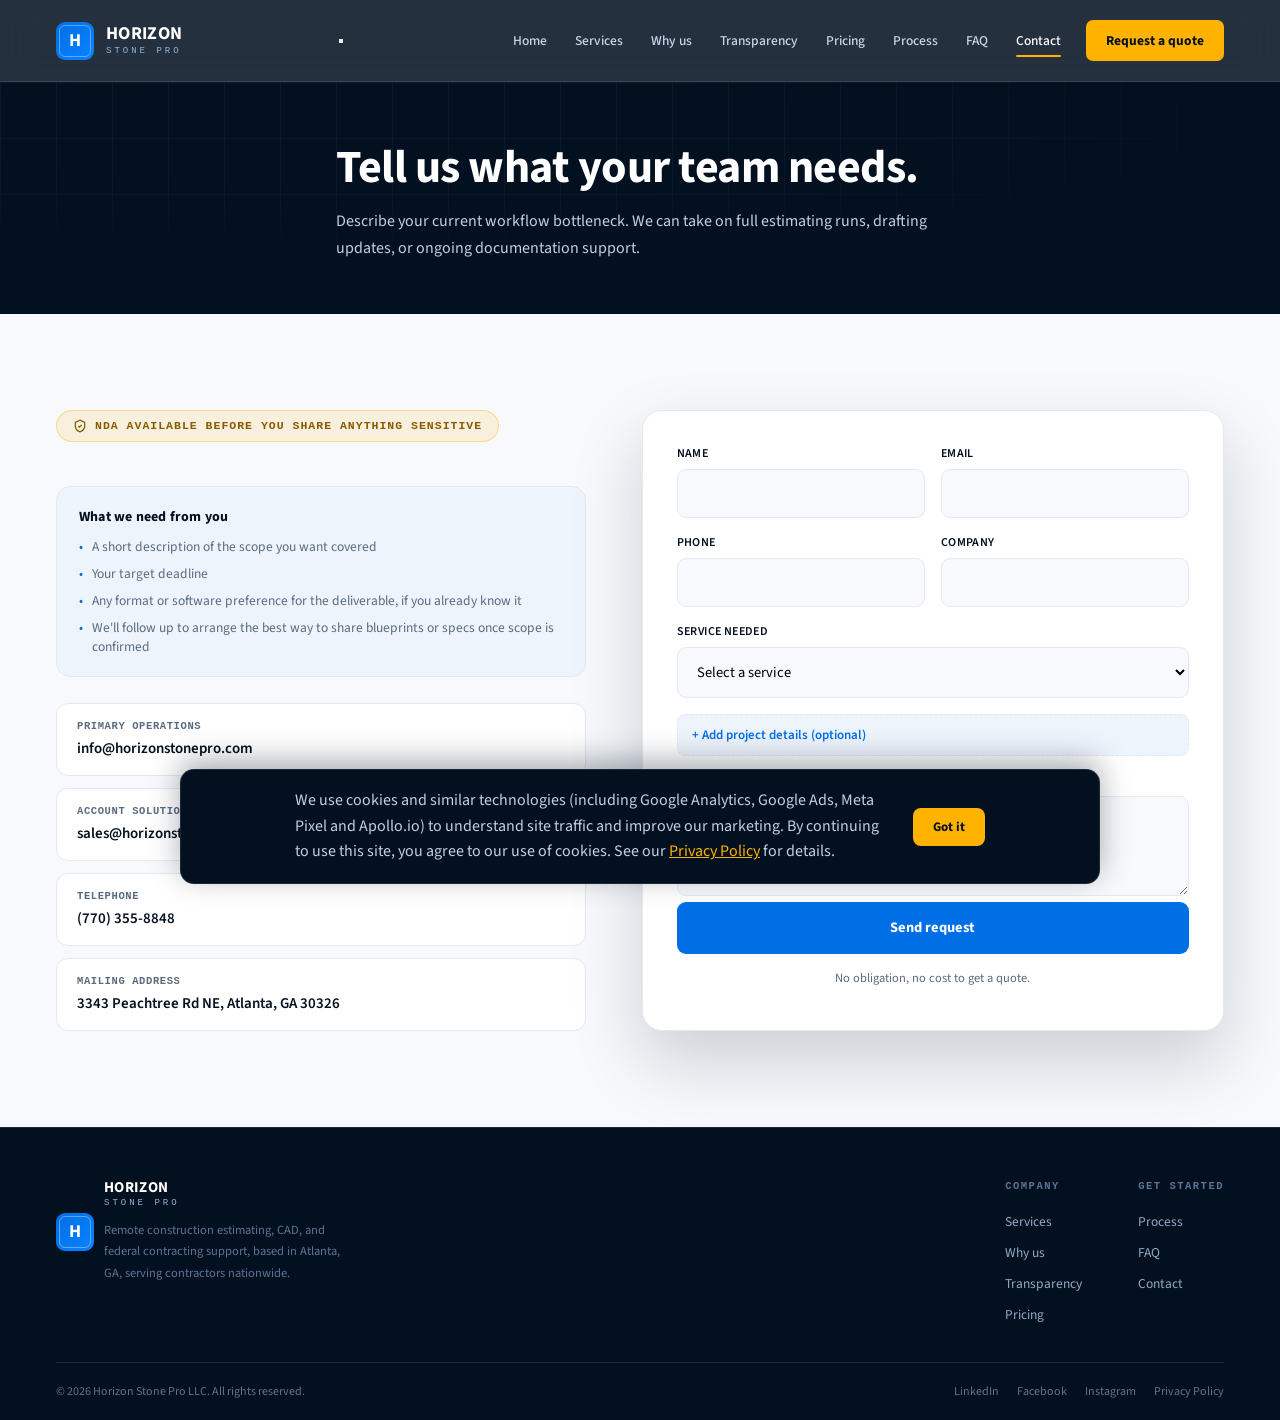
==== contact.html @ e570a6fe "Redesign: unified Source Sans 3, compact layout, mobile menu, plans/CAD imagery, conversion-focused " ====
<!DOCTYPE html>
<html lang="en">
<head>
<meta charset="UTF-8" />
<meta name="viewport" content="width=device-width, initial-scale=1.0" />
<script>function initApollo(){var n=Math.random().toString(36).substring(7),o=document.createElement("script");
o.src="https://assets.apollo.io/micro/website-tracker/tracker.iife.js?nocache="+n,o.async=!0,o.defer=!0,
o.onload=function(){window.trackingFunctions.onLoad({appId:"6a5068042f6001001c0e60f7"})},
document.head.appendChild(o)}initApollo();</script>
<script>
!function(f,b,e,v,n,t,s)
{if(f.fbq)return;n=f.fbq=function(){n.callMethod?
n.callMethod.apply(n,arguments):n.queue.push(arguments)};
if(!f._fbq)f._fbq=n;n.push=n;n.loaded=!0;n.version='2.0';
n.queue=[];t=b.createElement(e);t.async=!0;
t.src=v;s=b.getElementsByTagName(e)[0];
s.parentNode.insertBefore(t,s)}(window, document,'script',
'https://connect.facebook.net/en_US/fbevents.js');
fbq('init', '1710334396977698');
fbq('track', 'PageView');
</script>
<noscript><img height="1" width="1" style="display:none"
src="https://www.facebook.com/tr?id=1710334396977698&ev=PageView&noscript=1"
/></noscript>
<meta name="google-site-verification" content="11t34u-fYsiW8Rb8tABD-XB_9DcGZyjkOQjGakvrCC0" />
<script async src="https://www.googletagmanager.com/gtag/js?id=G-XH3NT91CM4"></script>
<script>
  window.dataLayer = window.dataLayer || [];
  function gtag(){dataLayer.push(arguments);}
  gtag('js', new Date());
  gtag('config', 'G-XH3NT91CM4');
</script>
<title>Contact & Request a Quote | Horizon Stone Pro</title>
<meta name="description" content="Tell Horizon Stone Pro about your project. We'll follow up to scope estimating, CAD, or documentation support and send fixed pricing before any work starts." />
<meta name="author" content="Horizon Stone Pro LLC" />
<meta name="robots" content="index, follow" />
<link rel="canonical" href="https://www.horizonstonepro.com/contact.html" />
<meta property="og:type" content="website" />
<meta property="og:site_name" content="Horizon Stone Pro" />
<meta property="og:title" content="Contact & Request a Quote | Horizon Stone Pro" />
<meta property="og:description" content="Tell Horizon Stone Pro about your project. We'll follow up to scope estimating, CAD, or documentation support and send fixed pricing before any work starts." />
<meta property="og:url" content="https://www.horizonstonepro.com/contact.html" />
<meta property="og:image" content="https://images.unsplash.com/photo-1541888946425-d81bb19240f5?auto=format&fit=crop&w=1200&q=85" />
<meta name="twitter:card" content="summary_large_image" />
<meta name="twitter:title" content="Contact & Request a Quote | Horizon Stone Pro" />
<meta name="twitter:description" content="Tell Horizon Stone Pro about your project. We'll follow up to scope estimating, CAD, or documentation support and send fixed pricing before any work starts." />
<meta name="twitter:image" content="https://images.unsplash.com/photo-1541888946425-d81bb19240f5?auto=format&fit=crop&w=1200&q=85" />
<link rel="icon" href="/favicon.ico" sizes="any">
<link rel="icon" type="image/png" sizes="32x32" href="/favicon-32x32.png">
<link rel="icon" type="image/png" sizes="16x16" href="/favicon-16x16.png">
<link rel="apple-touch-icon" sizes="180x180" href="/apple-touch-icon.png">
<link rel="manifest" href="/site.webmanifest">
<script type="application/ld+json">
{
  "@context": "https://schema.org",
  "@type": "Organization",
  "name": "Horizon Stone Pro LLC",
  "url": "https://www.horizonstonepro.com",
  "logo": "https://www.horizonstonepro.com/apple-touch-icon.png",
  "description": "Construction estimating, quantity takeoffs, CAD drafting, document control and project coordination services.",
  "email": "sales@horizonstonepro.com",
  "telephone": "+1-770-355-8848",
  "address": {
    "@type": "PostalAddress",
    "streetAddress": "3343 Peachtree Rd NE",
    "addressLocality": "Atlanta",
    "addressRegion": "GA",
    "postalCode": "30326",
    "addressCountry": "US"
  },
  "sameAs": [
    "https://www.linkedin.com/company/horizon-stone-pro",
    "https://www.facebook.com/horizonstonepro",
    "https://www.instagram.com/horizonstonepro"
  ]
}
</script>
<script type="application/ld+json">
{
  "@context": "https://schema.org",
  "@type": "ProfessionalService",
  "name": "Horizon Stone Pro LLC",
  "url": "https://www.horizonstonepro.com",
  "telephone": "+1-770-355-8848",
  "email": "sales@horizonstonepro.com",
  "description": "Construction estimating, quantity takeoffs, CAD drafting, document control, project coordination, and federal contracting support for contractors across the United States.",
  "address": {
    "@type": "PostalAddress",
    "streetAddress": "3343 Peachtree Rd NE",
    "addressLocality": "Atlanta",
    "addressRegion": "GA",
    "postalCode": "30326",
    "addressCountry": "US"
  },
  "identifier": [
    {"@type": "PropertyValue", "propertyID": "UEI", "value": "T451VASXDSR7"},
    {"@type": "PropertyValue", "propertyID": "CAGE", "value": "22J81"}
  ],
  "naics": "236220, 236210, 237310, 237990, 541330, 541340, 541611, 541614, 541990, 561110, 561210, 561499",
  "areaServed": "United States",
  "serviceType": ["Engineering Services","Construction Estimating","Quantity Takeoffs","CAD Drafting","Document Control","Project Coordination","Federal Contracting Support","General Contracting Support"]
}
</script>
<link rel="preconnect" href="https://fonts.googleapis.com">
<link rel="preconnect" href="https://fonts.gstatic.com" crossorigin>
<link href="https://fonts.googleapis.com/css2?family=Source+Sans+3:wght@400;500;600;700;800&display=swap" rel="stylesheet">
<link rel="stylesheet" href="assets/styles.css">
</head>
<body>
<div id="scrollbar"></div>
<header id="site-header">
  <div class="hd-in">
    <a class="brand" href="index.html">
      <div class="bmark">H</div>
      <div class="btxt">HORIZON<span>STONE&nbsp;PRO</span></div>
    </a>
    <button class="nav-toggle" type="button" aria-label="Open menu" aria-expanded="false"><span></span><span></span><span></span></button>
    <nav>
      <a class="nl" href="index.html">Home</a>
      <a class="nl" href="services.html">Services</a>
      <a class="nl" href="why-us.html">Why us</a>
      <a class="nl" href="transparency.html">Transparency</a>
      <a class="nl" href="pricing.html">Pricing</a>
      <a class="nl" href="process.html">Process</a>
      <a class="nl" href="faq.html">FAQ</a>
      <a class="nl active" href="contact.html">Contact</a>
      <a class="cta-amber" href="contact.html" data-track="quote">Request a quote</a>
    </nav>
  </div>
</header>
<main id="top">
<section class="page-hero">
  <div class="hero-aurora"><i></i><i></i><i></i></div>
  <div class="hero-grid"></div>
  <div class="hero-grain"></div>
  <div class="wrap page-hero-in">
    <h1>Tell us what your team needs.</h1>
    <p>Describe your current workflow bottleneck. We can take on full estimating runs, drafting updates, or ongoing documentation support.</p>
  </div>
</section>

<section class="psec">
  <div class="wrap contact-grid">
    <div class="c-info reveal">
      <div class="trust-badge" style="margin-bottom:18px">
        <svg viewBox="0 0 24 24" fill="none" stroke="currentColor" stroke-width="2.2"><path d="M12 2l8 4v6c0 5-3.5 8.5-8 10-4.5-1.5-8-5-8-10V6l8-4z"/><path d="M9 12l2 2 4-4"/></svg>
        NDA available before you share anything sensitive
      </div>
      <div class="need-box">
        <h3>What we need from you</h3>
        <ul>
          <li>A short description of the scope you want covered</li>
          <li>Your target deadline</li>
          <li>Any format or software preference for the deliverable, if you already know it</li>
          <li>We'll follow up to arrange the best way to share blueprints or specs once scope is confirmed</li>
        </ul>
      </div>
      <div class="c-list">
        <div class="c-row"><b>Primary operations</b><a href="mailto:info@horizonstonepro.com" data-track="email">info@horizonstonepro.com</a></div>
        <div class="c-row"><b>Account solutions</b><a href="mailto:sales@horizonstonepro.com" data-track="email">sales@horizonstonepro.com</a></div>
        <div class="c-row"><b>Telephone</b><a href="tel:7703558848" data-track="call">(770) 355-8848</a></div>
        <div class="c-row"><b>Mailing address</b><span>3343 Peachtree Rd NE, Atlanta, GA 30326</span></div>
      </div>
    </div>
    <div class="form-card reveal">
      <form id="contact-form">
        <input type="text" name="_honey" style="display:none" tabindex="-1" autocomplete="off" aria-hidden="true" />
        <input type="hidden" name="_subject" value="New Horizon Stone Pro Website Request" />
        <input type="hidden" name="_template" value="table" />
        <input type="hidden" name="_captcha" value="false" />
        <div class="f-grid">
          <div class="fg"><label>Name</label><input required type="text" name="name"/></div>
          <div class="fg"><label>Email</label><input required type="email" name="email"/></div>
          <div class="fg"><label>Phone</label><input type="tel" name="phone"/></div>
          <div class="fg"><label>Company</label><input type="text" name="company"/></div>
          <div class="fg full"><label>Service needed</label>
            <select required name="service">
              <option value="">Select a service</option>
              <option>Estimating &amp; Bid Support</option>
              <option>Quantity Takeoffs</option>
              <option>CAD Drafting</option>
              <option>Engineering Services</option>
              <option>Document Control</option>
              <option>Project Coordination</option>
              <option>Scheduling Support</option>
              <option>Not sure yet</option>
            </select>
          </div>
          <button type="button" class="extra-toggle full" id="extra-toggle">+ Add project details (optional)</button>
          <div class="extra-fields" id="extra-fields">
            <div class="fg"><label>Project type</label>
              <select name="project_type">
                <option value="">Select if known</option>
                <option>Solar</option>
                <option>BESS / Energy Storage</option>
                <option>Commercial</option>
                <option>Industrial</option>
                <option>Residential</option>
                <option>Other</option>
              </select>
            </div>
            <div class="fg"><label>Project size (m&sup2; or MW)</label><input type="text" name="project_size" placeholder="Optional"/></div>
            <div class="fg full"><label>Bid due date</label><input type="date" name="bid_due_date"/></div>
          </div>
          <div class="fg full"><label>Project description</label><textarea required name="message" placeholder="A line or two is enough to start."></textarea></div>
        </div>
        <button class="btn btn-primary submit" id="submit-button" type="submit">Send request</button>
        <p class="form-note">No obligation, no cost to get a quote.</p>
      </form>
      <div class="form-status" id="form-status">
        <div class="ic">&#10003;</div>
        <h3>Request received.</h3>
        <p>A project manager will review your details and follow up shortly.</p>
      </div>
    </div>
  </div>
</section>

</main>
<footer>
  <div class="wrap">
    <div class="f-top">
      <div class="f-brand">
        <div class="bmark">H</div>
        <div>
          <div class="btxt">HORIZON<span>STONE&nbsp;PRO</span></div>
          <p class="f-brand-note">Remote construction estimating, CAD, and federal contracting support, based in Atlanta, GA, serving contractors nationwide.</p>
        </div>
      </div>
      <div class="f-cols">
        <div class="f-col">
          <b>Company</b>
          <a href="services.html">Services</a>
          <a href="why-us.html">Why us</a>
          <a href="transparency.html">Transparency</a>
          <a href="pricing.html">Pricing</a>
        </div>
        <div class="f-col">
          <b>Get started</b>
          <a href="process.html">Process</a>
          <a href="faq.html">FAQ</a>
          <a href="contact.html">Contact</a>
        </div>
      </div>
    </div>
    <div class="f-bottom">
      <span>&copy; 2026 Horizon Stone Pro LLC. All rights reserved.</span>
      <div class="f-bottom-links">
        <a href="https://www.linkedin.com/company/horizon-stone-pro" target="_blank" rel="noopener">LinkedIn</a>
        <a href="https://www.facebook.com/horizonstonepro" target="_blank" rel="noopener">Facebook</a>
        <a href="https://www.instagram.com/horizonstonepro" target="_blank" rel="noopener">Instagram</a>
        <a href="privacy.html">Privacy Policy</a>
      </div>
    </div>
  </div>
</footer>
<div class="cookie-banner" id="cookie-banner" role="region" aria-label="Cookie notice">
  <p>We use cookies and similar technologies (including Google Analytics, Google Ads, Meta Pixel and Apollo.io) to understand site traffic and improve our marketing. By continuing to use this site, you agree to our use of cookies. See our <a href="privacy.html">Privacy Policy</a> for details.</p>
  <button id="cookie-accept" type="button">Got it</button>
</div>
<script src="assets/script.js"></script>
</body>
</html>
---- assets/styles.css ----
:root{
  --navy-950:#03101f;
  --navy-900:#0b1c33;
  --navy-800:#0f2947;
  --blue-600:#006fe6;
  --blue-500:#0b82ff;
  --amber-500:#ffb300;
  --amber-400:#ffc947;
  --paper:#f7f9fc;
  --paper-2:#eef4fc;
  --white:#ffffff;
  --ink:#0f172a;
  --muted:#5b6b7f;
  --line:#e4e9f1;
  --line-onlight: rgba(15,23,42,.08);
  --line-ondark: rgba(255,255,255,.1);
  --shadow: 0 20px 45px rgba(3,16,31,.08);
  --shadow-lg: 0 30px 70px rgba(3,16,31,.18);
  --display:'Source Sans 3',sans-serif;
  --body:'Source Sans 3',sans-serif;
  --mono:'IBM Plex Mono',monospace;
  color-scheme: light;
}
*{box-sizing:border-box;margin:0;padding:0}
html{scroll-behavior:smooth}
body{
  font-family:var(--body);
  background:var(--paper);
  color:var(--ink);
  -webkit-font-smoothing:antialiased;
  overflow-x:hidden;
}
@media (prefers-reduced-motion: reduce){
  html{scroll-behavior:auto}
  *{animation-duration:.001ms !important;animation-iteration-count:1 !important;transition-duration:.001ms !important;}
}
a{color:inherit;text-decoration:none}
img{max-width:100%;display:block}
p{color:var(--muted);line-height:1.7;font-size:16px}
button{font-family:inherit}
.wrap{max-width:1280px;margin:0 auto;padding:0 clamp(20px,5vw,56px)}
h1,h2,h3{text-wrap:balance;font-family:var(--display);letter-spacing:.2px}
.mono{font-family:var(--mono)}
.tnum{font-variant-numeric:tabular-nums}
:focus-visible{outline:2px solid var(--blue-500);outline-offset:3px;border-radius:4px}

/* ---------- progress + header ---------- */
#scrollbar{position:fixed;top:0;left:0;height:3px;background:linear-gradient(90deg,var(--blue-600),var(--amber-500));width:0%;z-index:1200;transition:width .08s linear}
header{
  position:sticky;top:0;z-index:1000;
  background:rgba(3,16,31,.86);
  backdrop-filter:blur(16px);-webkit-backdrop-filter:blur(16px);
  border-bottom:1px solid var(--line-ondark);
  transition:padding .25s ease,background .25s ease;
}
.hd-in{display:flex;align-items:center;justify-content:space-between;padding:20px clamp(20px,5vw,56px);max-width:1280px;margin:0 auto;transition:padding .25s ease}
header.scrolled .hd-in{padding-top:12px;padding-bottom:12px}
header.scrolled{background:rgba(3,16,31,.97)}
.brand{display:flex;align-items:center;gap:12px;color:#fff}
.bmark{width:38px;height:38px;border-radius:9px;background:linear-gradient(135deg,var(--blue-600),var(--blue-500));display:flex;align-items:center;justify-content:center;font-family:var(--display);font-weight:700;font-size:18px;color:#fff;flex-shrink:0;position:relative}
.bmark:after{content:"";position:absolute;inset:3px;border:1px solid rgba(255,255,255,.35);border-radius:6px}
.btxt{font-family:var(--display);font-weight:700;font-size:18px;line-height:1.05;letter-spacing:.3px}
.btxt span{display:block;font-family:var(--mono);font-size:9px;letter-spacing:3px;color:#8fb4dd;font-weight:500;margin-top:3px}
.hd-in{flex-wrap:wrap;row-gap:10px}
nav{display:flex;align-items:center;gap:2px;flex-wrap:nowrap;overflow-x:auto;scrollbar-width:none;-webkit-overflow-scrolling:touch}
nav::-webkit-scrollbar{display:none}
.nl{color:#c9d6e8;font-size:13.5px;font-weight:500;padding:9px 13px;border-radius:7px;background:none;border:none;cursor:pointer;position:relative;transition:color .2s;white-space:nowrap;flex-shrink:0}
.nl:hover{color:#fff}
.nl.active{color:#fff}
.nl.active:after{content:"";position:absolute;left:13px;right:13px;bottom:2px;height:2px;background:var(--amber-500);border-radius:2px}
.cta-amber{background:var(--amber-500);color:var(--navy-950)!important;padding:11px 20px;border-radius:7px;font-weight:700;font-size:13.5px;transition:all .2s;margin-left:10px;border:none;cursor:pointer;display:inline-flex;align-items:center;gap:7px;white-space:nowrap;flex-shrink:0}
.cta-amber:hover{background:var(--amber-400);transform:translateY(-1px);box-shadow:0 10px 24px rgba(255,179,0,.28)}
@media(max-width:1080px){
  .hd-in{padding-top:14px;padding-bottom:14px}
  .nl{padding:8px 10px;font-size:13px}
  .cta-amber{padding:9px 16px}
}
@media(max-width:760px){
  .hd-in{justify-content:flex-start;gap:16px 24px}
  nav{width:100%;order:3;justify-content:flex-start;border-top:1px solid var(--line-ondark);padding-top:10px;gap:4px}
  .cta-amber{margin-left:6px}
}

/* ---------- hero ---------- */
.hero{position:relative;background:var(--navy-950);color:#fff;overflow:hidden}
.hero-grid{
  position:absolute;inset:0;opacity:.5;
  background-image:
    linear-gradient(var(--line-ondark) 1px,transparent 1px),
    linear-gradient(90deg,var(--line-ondark) 1px,transparent 1px);
  background-size:56px 56px;
  mask-image:radial-gradient(ellipse 80% 60% at 30% 20%,#000 40%,transparent 90%);
}
.hero-glow{position:absolute;top:-10%;right:-10%;width:60%;height:70%;background:radial-gradient(circle,rgba(0,111,230,.28),transparent 65%);filter:blur(10px)}
.hero-glow2{position:absolute;bottom:-20%;left:-5%;width:45%;height:60%;background:radial-gradient(circle,rgba(255,179,0,.12),transparent 65%)}
.hero-in{position:relative;z-index:2;padding:88px 0 68px;max-width:760px}
.eyebrow{display:inline-flex;align-items:center;gap:9px;font-family:var(--mono);font-size:11.5px;font-weight:500;letter-spacing:.8px;text-transform:uppercase;color:#a9c6ec;background:rgba(0,111,230,.14);border:1px solid rgba(0,111,230,.32);padding:8px 14px 8px 12px;border-radius:999px;margin-bottom:26px}
.eyebrow .d{width:6px;height:6px;border-radius:50%;background:var(--amber-500);flex-shrink:0;animation:pulse 2.2s ease-in-out infinite}
@keyframes pulse{0%,100%{opacity:1;box-shadow:0 0 0 0 rgba(255,179,0,.5)}50%{opacity:.7;box-shadow:0 0 0 5px rgba(255,179,0,0)}}
h1{font-weight:700;font-size:clamp(34px,5.2vw,56px);line-height:1.1;letter-spacing:-.5px;margin-bottom:20px}
h1 em{font-style:normal;color:var(--amber-500)}
.hero p.lead{font-family:var(--body);font-size:17.5px;color:#c3d0e0;max-width:540px;margin-bottom:30px}
.chip-row{display:flex;flex-wrap:wrap;gap:9px;margin-bottom:32px}
.chip{font-size:12.5px;font-weight:600;color:#dbe7f7;background:rgba(255,255,255,.07);border:1px solid var(--line-ondark);padding:7px 14px;border-radius:999px}
.hero-actions{display:flex;gap:14px;flex-wrap:wrap;margin-bottom:18px}
.btn{display:inline-flex;align-items:center;gap:9px;height:52px;padding:0 27px;font-weight:700;font-size:14.5px;border-radius:9px;cursor:pointer;border:none;transition:all .2s;font-family:var(--body)}
.btn-primary{background:var(--blue-600);color:#fff}
.btn-primary:hover{background:var(--blue-500);transform:translateY(-2px);box-shadow:0 14px 30px rgba(0,111,230,.35)}
.btn-ghost{background:rgba(255,255,255,.05);color:#fff;border:1px solid var(--line-ondark)}
.btn-ghost:hover{background:rgba(255,255,255,.11);transform:translateY(-2px)}
.btn-outline{background:transparent;border:1.5px solid var(--line);color:var(--ink)}
.btn-outline:hover{border-color:var(--blue-600);color:var(--blue-600)}
.btn-outline-light{background:transparent;border:1.5px solid var(--line-ondark);color:#fff}
.btn-outline-light:hover{border-color:var(--amber-500);color:var(--amber-500)}
.call-line{font-size:13.5px;color:#8ea3bd;margin-bottom:38px}
.call-line a{color:#fff;font-weight:600;text-decoration:underline;text-underline-offset:3px}

.plate{background:rgba(11,28,51,.65);backdrop-filter:blur(20px);-webkit-backdrop-filter:blur(20px);border:1px solid var(--line-ondark);border-radius:14px;display:grid;grid-template-columns:repeat(4,1fr);box-shadow:var(--shadow-lg);max-width:700px}
.plate-item{padding:22px 20px;border-right:1px solid var(--line-ondark);display:flex;flex-direction:column;gap:5px}
.plate-item:last-child{border-right:none}
.plate-item b{font-family:var(--mono);font-size:21px;font-weight:600;color:#fff;letter-spacing:.2px}
.plate-item span{font-size:11px;color:#9db3cd;font-weight:500;line-height:1.4}
@media(max-width:680px){.plate{grid-template-columns:1fr 1fr}.plate-item:nth-child(-n+2){border-bottom:1px solid var(--line-ondark)}}

/* ---------- sections shared ---------- */
.psec{padding:clamp(56px,8vw,96px) 0}
.head{max-width:640px;margin:0 auto 40px}
.head.center{text-align:center;margin-left:auto;margin-right:auto}
.sheet-label{display:inline-flex;align-items:center;gap:8px;font-family:var(--mono);font-size:11.5px;font-weight:600;letter-spacing:1.5px;text-transform:uppercase;color:var(--blue-600);margin-bottom:14px}
.sheet-label:before{content:"";width:22px;height:1px;background:var(--blue-600)}
.head.center .sheet-label{justify-content:center}
.head.center .sheet-label:before{display:none}
.head h2{font-weight:700;font-size:clamp(28px,3.6vw,40px);letter-spacing:-.4px;line-height:1.12;margin-bottom:16px;color:var(--navy-950)}
.head h2 em{font-style:normal;color:var(--blue-600)}

.reveal{opacity:0;transform:translateY(22px);transition:opacity .7s cubic-bezier(.2,.7,.3,1),transform .7s cubic-bezier(.2,.7,.3,1)}
.reveal.in{opacity:1;transform:none}
.reveal-stagger > *{opacity:0;transform:translateY(18px);transition:opacity .6s cubic-bezier(.2,.7,.3,1),transform .6s cubic-bezier(.2,.7,.3,1)}
.reveal-stagger.in > *{opacity:1;transform:none}
.reveal-stagger.in > *:nth-child(1){transition-delay:0ms}
.reveal-stagger.in > *:nth-child(2){transition-delay:90ms}
.reveal-stagger.in > *:nth-child(3){transition-delay:180ms}
.reveal-stagger.in > *:nth-child(4){transition-delay:270ms}
.reveal-stagger.in > *:nth-child(5){transition-delay:360ms}
.reveal-stagger.in > *:nth-child(6){transition-delay:450ms}

/* ---------- pillars ---------- */
.pillar-list{border-top:1px solid var(--line)}
.pillar-row{display:grid;grid-template-columns:96px 220px 1fr;gap:32px;padding:36px 0;border-bottom:1px solid var(--line);align-items:start;transition:background .25s}
.pillar-row:hover{background:linear-gradient(90deg,var(--paper-2),transparent)}
.pillar-n{font-family:var(--mono);font-size:14px;color:var(--muted);padding-top:6px}
.pillar-name{font-weight:700;font-size:24px;line-height:1.25;color:var(--navy-950);letter-spacing:-.1px}
.pillar-body p{font-size:15px;max-width:600px;margin-bottom:16px}
.pillar-tags{display:flex;gap:8px;flex-wrap:wrap}
.pillar-tags span{font-family:var(--mono);font-size:11.5px;font-weight:500;color:var(--blue-600);background:var(--paper-2);padding:6px 12px;border-radius:6px;border:1px solid var(--line)}
@media(max-width:820px){
  .pillar-row{grid-template-columns:1fr;gap:10px;padding:26px 0}
  .pillar-n{display:none}
  .pillar-name{font-size:22px}
}
.soft-strip{display:flex;align-items:center;gap:18px;flex-wrap:wrap;padding-top:32px;margin-top:8px}
.soft-label{font-family:var(--mono);font-size:11.5px;font-weight:600;color:var(--muted);text-transform:uppercase;letter-spacing:1px}
.soft-list{display:flex;gap:10px;flex-wrap:wrap}
.soft-chip{font-size:13px;font-weight:600;color:var(--navy-950);background:var(--white);border:1px solid var(--line);padding:7px 14px;border-radius:999px;box-shadow:var(--shadow)}
.tool-panel{background:var(--paper-2);border:1px solid var(--line);border-radius:16px;padding:22px 26px;margin-top:36px}
.tool-panel-head{display:flex;align-items:center;justify-content:space-between;gap:14px;flex-wrap:wrap;margin-bottom:18px}
.tool-badges{display:grid;grid-template-columns:repeat(auto-fill,minmax(120px,1fr));gap:12px;margin-top:6px}
.tool-badge{display:flex;flex-direction:column;align-items:center;gap:9px;text-align:center;background:var(--white);border:1px solid var(--line);border-radius:14px;padding:18px 10px;box-shadow:var(--shadow);transition:.2s}
.tool-badge:hover{border-color:rgba(0,111,230,.3);transform:translateY(-2px)}
.tb-ico{width:42px;height:42px;border-radius:10px;background:var(--paper-2);color:var(--blue-600);display:flex;align-items:center;justify-content:center;font-weight:700;font-size:12px;font-family:var(--mono)}
.tool-badge span{font-size:12.5px;font-weight:600;color:var(--ink)}
.tool-marquee{overflow:hidden;position:relative;margin-top:6px;-webkit-mask-image:linear-gradient(90deg,transparent,#000 48px,#000 calc(100% - 48px),transparent);mask-image:linear-gradient(90deg,transparent,#000 48px,#000 calc(100% - 48px),transparent)}
.tool-marquee-track{display:flex;gap:14px;width:max-content;animation:tool-scroll 24s linear infinite}
.tool-marquee:hover .tool-marquee-track{animation-play-state:paused}
.tool-pill{display:flex;align-items:center;justify-content:center;background:var(--white);border:1px solid var(--line);border-radius:12px;padding:12px 22px;box-shadow:var(--shadow);white-space:nowrap;flex-shrink:0}
.tool-pill img{height:30px;width:auto;max-width:150px;object-fit:contain;display:block}
@keyframes tool-scroll{from{transform:translateX(0)}to{transform:translateX(-50%)}}
@media(prefers-reduced-motion:reduce){.tool-marquee-track{animation:none}}
.std-row{display:flex;gap:12px;flex-wrap:wrap;justify-content:center;margin-top:20px}
.std-pill{display:inline-flex;align-items:center;gap:9px;background:var(--paper-2);border:1px solid var(--line);border-radius:10px;padding:11px 16px}
.std-pill b{font-family:var(--mono);font-size:12px;font-weight:700;color:var(--blue-600);white-space:nowrap}
.std-pill span{font-size:12.5px;color:var(--muted)}

/* ---------- coverage ---------- */
.coverage{background:var(--navy-950);position:relative;overflow:hidden;padding:clamp(40px,6vw,68px) 0}
.coverage .hero-grid{opacity:.3;mask-image:radial-gradient(ellipse 80% 80% at 50% 40%,#000 40%,transparent 92%)}
.coverage-grid{position:relative;z-index:2;display:flex;align-items:center;justify-content:center;gap:48px;flex-wrap:wrap}
.coverage-head{color:#fff;max-width:420px;text-align:left;margin:0;flex:1 1 300px}
.coverage-head p{color:#a9bdd6;font-size:15px;margin:0}
.coverage-head .sheet-label{justify-content:flex-start}
.map-col{flex:0 1 360px}
.map-wrap{max-width:360px;margin:0 auto}
.us-map{width:100%;height:auto;display:block;overflow:visible}
.map-outline{transition:fill-opacity 1.4s ease}
.map-mesh{opacity:0;transition:opacity 1.2s ease .4s}
.map-wrap.in .map-mesh{opacity:1}
.map-caption{text-align:center;margin-top:8px;color:#8ea3bd;font-size:13.5px}
@media(max-width:900px){.coverage-grid{flex-direction:column;text-align:center}.coverage-head{text-align:center;max-width:520px}.coverage-head .sheet-label{justify-content:center}}
@media(max-width:640px){.map-wrap,.map-col{max-width:280px}}

/* ---------- federal band ---------- */
.fed{background:linear-gradient(180deg,var(--navy-900),var(--navy-950));color:#fff;position:relative;border-top:1px solid var(--line-ondark)}
.fed-in{position:relative;z-index:2;text-align:center}
.fed-badge{display:inline-flex;align-items:center;gap:8px;background:rgba(255,179,0,.1);border:1px solid rgba(255,179,0,.35);color:var(--amber-500);padding:8px 16px;border-radius:999px;font-family:var(--mono);font-size:11.5px;font-weight:600;text-transform:uppercase;letter-spacing:1px;margin-bottom:22px}
.fed-badge svg{width:14px;height:14px}
.trust-badge{display:inline-flex;align-items:center;gap:8px;background:rgba(255,179,0,.12);border:1px solid rgba(255,179,0,.4);color:#8a5a00;padding:8px 16px;border-radius:999px;font-family:var(--mono);font-size:11.5px;font-weight:700;text-transform:uppercase;letter-spacing:1px}
.trust-badge svg{width:14px;height:14px;flex-shrink:0}
.fed h2{font-size:clamp(24px,3vw,34px);font-weight:700;letter-spacing:-.3px;color:#fff;margin-bottom:14px;max-width:740px;margin-left:auto;margin-right:auto}
.fed > .fed-in > p{color:#a9bdd6;max-width:640px;margin:0 auto 36px;font-size:15px}
.fed-grid{display:grid;grid-template-columns:repeat(3,1fr);gap:16px;max-width:820px;margin:0 auto 30px;text-align:left}
.fed-item{background:rgba(255,255,255,.035);border:1px solid var(--line-ondark);border-radius:12px;padding:20px;position:relative;overflow:hidden;transition:border-color .25s,transform .25s}
.fed-item:hover{border-color:rgba(0,111,230,.4);transform:translateY(-3px)}
.fed-item strong{display:block;color:#fff;font-family:var(--mono);font-size:14.5px;margin-bottom:5px;letter-spacing:.2px}
.fed-item span{font-size:12.5px;color:#a9bdd6}
.naics{font-family:var(--mono);font-size:11.5px;color:#7f92a8;max-width:640px;margin:0 auto 30px;line-height:1.8;letter-spacing:.2px}
@media(max-width:700px){.fed-grid{grid-template-columns:1fr}}
.fed.fed-light{background:var(--white);color:var(--ink);border-top:1px solid var(--line);padding:clamp(36px,5vw,60px) 0}
.fed.fed-light .fed-badge{background:rgba(255,179,0,.12);border-color:rgba(255,179,0,.4);color:#8a5a00;margin-bottom:16px}
.fed.fed-light h2{color:var(--navy-950);margin-bottom:10px}
.fed.fed-light > .fed-in > p{color:var(--muted);margin:0 auto 22px}
.fed.fed-light .fed-grid{margin:0 auto 18px}
.fed.fed-light .fed-item{background:var(--paper-2);border-color:var(--line)}
.fed.fed-light .fed-item strong{color:var(--navy-950)}
.fed.fed-light .fed-item span{color:var(--muted)}
.fed.fed-light .naics{margin:0 auto 18px}
.fed.fed-light .btn-outline-light{border-color:var(--line);color:var(--navy-950)}
.fed.fed-light .btn-outline-light:hover{border-color:var(--blue-600);color:var(--blue-600)}

/* ---------- footer ---------- */
footer{background:var(--navy-950);color:#a9bdd6;padding:52px 0 0;border-top:1px solid var(--line-ondark)}
.f-top{display:flex;justify-content:space-between;align-items:flex-start;padding-bottom:32px;border-bottom:1px solid var(--line-ondark);flex-wrap:wrap;gap:28px}
.f-brand{display:flex;align-items:center;gap:10px;max-width:300px}
.f-brand .btxt{color:#fff;font-size:15px}
.f-brand-note{font-size:12.5px;color:#5c7495;margin-top:12px;line-height:1.7}
.f-cols{display:flex;gap:56px;flex-wrap:wrap}
.f-col b{display:block;font-family:var(--mono);font-size:10.5px;letter-spacing:1.5px;text-transform:uppercase;color:#5c7495;margin-bottom:14px}
.f-col a{display:block;font-size:13.5px;color:#93a9c4;padding:6px 0;transition:color .15s}
.f-col a:hover{color:#fff}
.f-bottom{display:flex;justify-content:space-between;padding:20px 0;font-size:12px;color:#5f7590;flex-wrap:wrap;gap:10px}
.f-bottom-links{display:flex;gap:18px;flex-wrap:wrap}
.f-bottom-links a{color:#5f7590;transition:color .15s}
.f-bottom-links a:hover{color:var(--amber-500)}

/* ---------- cookie ---------- */
.cookie-banner{position:fixed;left:16px;right:16px;bottom:16px;z-index:1100;background:var(--navy-950);color:#dbe7f7;padding:18px 22px;display:flex;align-items:center;justify-content:center;gap:18px;flex-wrap:wrap;border-radius:14px;border:1px solid var(--line-ondark);box-shadow:0 -8px 30px rgba(3,16,31,.35);font-size:13px;max-width:920px;margin:0 auto;transform:translateY(140%);transition:transform .5s cubic-bezier(.2,.8,.3,1)}
.cookie-banner.show{transform:translateY(0)}
.cookie-banner p{margin:0;max-width:600px;line-height:1.6;color:#c3d0e0}
.cookie-banner a{color:var(--amber-500);text-decoration:underline}
.cookie-banner button{background:var(--amber-500);color:var(--navy-950);border:none;border-radius:8px;padding:10px 20px;font-weight:700;font-size:13px;cursor:pointer;white-space:nowrap}
.cookie-banner button:hover{background:var(--amber-400)}

.note{font-size:12.5px;color:#8ea3bd;text-align:center;padding:14px 0;font-family:var(--body)}

/* ---------- interior page hero ---------- */
.page-hero{background:var(--navy-950);color:#fff;position:relative;overflow:hidden;padding:60px 0 52px}
.page-hero .hero-grid{opacity:.4}
.page-hero-in{position:relative;z-index:2;max-width:720px}
.page-hero h1{font-size:clamp(32px,4.4vw,46px);margin-bottom:14px;line-height:1.12}
.page-hero p{color:#c3d0e0;font-size:16px;max-width:600px;margin:0}
.page-hero .tag{font-family:var(--mono);font-size:12px;letter-spacing:1.5px;text-transform:uppercase;color:var(--amber-500);margin-bottom:14px;display:block}

/* ---------- services grid ---------- */
.svc-cat{margin-bottom:40px}
.svc-cat:last-child{margin-bottom:0}
.svc-cat-h{font-family:var(--mono);font-weight:600;font-size:12px;letter-spacing:1.2px;text-transform:uppercase;color:var(--blue-600);margin-bottom:18px}
.svc-grid{display:grid;grid-template-columns:repeat(auto-fit,minmax(240px,1fr));gap:16px;align-items:stretch}
.svc-card{background:var(--white);border:1px solid var(--line);box-shadow:var(--shadow);border-radius:16px;padding:24px;display:flex;flex-direction:column;gap:12px;transition:transform .25s,box-shadow .25s}
.svc-card:hover{transform:translateY(-4px);box-shadow:var(--shadow-lg);border-color:rgba(0,111,230,.25)}
.svc-card.dark{background:linear-gradient(155deg,var(--navy-900),var(--navy-950));color:#fff;border-color:transparent}
.svc-top{display:flex;align-items:center;justify-content:space-between;gap:10px}
.svc-icon{width:42px;height:42px;border-radius:10px;background:var(--paper-2);color:var(--blue-600);display:flex;align-items:center;justify-content:center;flex-shrink:0}
.svc-card.dark .svc-icon{background:rgba(255,179,0,.14);color:var(--amber-500)}
.svc-icon svg{width:19px;height:19px;stroke:currentColor;fill:none;stroke-width:2}
.svc-badge{font-family:var(--mono);font-size:10.5px;font-weight:600;letter-spacing:.2px;color:var(--blue-600);background:var(--paper-2);border:1px solid var(--line);padding:5px 10px;border-radius:999px;white-space:nowrap;flex-shrink:0}
.svc-card.dark .svc-badge{background:rgba(255,255,255,.1);color:#dbe7f7;border-color:var(--line-ondark)}
.svc-card h3{font-weight:700;font-size:16.5px;font-family:var(--display);margin:0}
.svc-card.dark h3{color:#fff}
.svc-card p{font-size:13.5px;margin:0;color:var(--muted);line-height:1.6}
.svc-card.dark p{color:#a9bdd6}
.svc-card.wide{grid-column:span 2}
@media(max-width:900px){.svc-card.wide{grid-column:span 1}}

.soft-panel{display:flex;align-items:center;justify-content:space-between;gap:20px;flex-wrap:wrap;background:var(--paper-2);border:1px solid var(--line);border-radius:16px;padding:22px 26px;margin-top:36px}
.soft-panel-left{display:flex;align-items:center;gap:16px;flex-wrap:wrap}

.ind-grid{display:grid;grid-template-columns:repeat(3,1fr);gap:16px}
.ind{position:relative;height:190px;border-radius:14px;overflow:hidden;background-size:cover;background-position:center;transition:transform .25s}
.ind:hover{transform:translateY(-4px)}
.ind:after{content:"";position:absolute;inset:0;background:linear-gradient(180deg,rgba(3,16,31,.05),rgba(3,16,31,.88))}
.ind span{position:absolute;left:18px;bottom:16px;z-index:2;font-weight:700;font-size:15px;color:#fff;font-family:var(--display)}
@media(max-width:900px){.ind-grid{grid-template-columns:repeat(2,1fr)}}
@media(max-width:560px){.ind-grid{grid-template-columns:1fr}}

/* ---------- split / checklist / proof ---------- */
.split{display:grid;grid-template-columns:1fr 1fr;gap:56px;align-items:center}
.img-panel{position:relative;border-radius:20px;overflow:hidden;height:440px;box-shadow:var(--shadow-lg)}
.img-panel img{width:100%;height:100%;object-fit:cover}
.img-panel:after{content:"";position:absolute;inset:0;background:linear-gradient(180deg,transparent 55%,rgba(3,16,31,.82))}
.panel-note{position:absolute;left:24px;right:24px;bottom:24px;color:#fff}
.panel-note strong{font-family:var(--display);font-size:19px;display:block;margin-bottom:6px}
.panel-note p{color:#cbd8ea;font-size:13.5px;margin:0}
.chk-list{margin-top:24px;display:grid;gap:14px}
.chk{display:flex;gap:16px;padding:18px;border-radius:14px;background:var(--white);border:1px solid var(--line);transition:.2s}
.chk:hover{border-color:rgba(0,111,230,.25);box-shadow:var(--shadow)}
.chk-ico{width:34px;height:34px;flex-shrink:0;border-radius:9px;background:var(--paper-2);color:var(--blue-600);display:flex;align-items:center;justify-content:center;font-weight:700;font-size:14px}
.chk-list .chk-ico{width:44px;font-family:var(--mono);font-size:11px}
.chk h3{font-weight:700;font-size:15px;margin-bottom:3px;font-family:var(--display)}
.chk p{margin:0;font-size:13.5px}
.proof-grid{display:grid;grid-template-columns:repeat(3,1fr);gap:18px;margin-top:8px}
.proof{background:var(--white);border:1px solid var(--line);border-radius:16px;padding:26px;box-shadow:var(--shadow)}
.proof b{font-family:var(--display);font-size:17px;display:block;margin-bottom:8px;color:var(--navy-950)}
.proof p{margin:0;font-size:13.5px}
@media(max-width:900px){.split{grid-template-columns:1fr}.proof-grid{grid-template-columns:1fr}}

/* ---------- transparency scope grid ---------- */
.scope-grid{display:grid;grid-template-columns:repeat(3,1fr);gap:16px}
.scope-card{background:var(--white);border:1px solid var(--line);border-radius:14px;padding:24px;box-shadow:var(--shadow)}
.scope-card h3{font-family:var(--display);font-weight:700;font-size:15.5px;margin-bottom:8px;color:var(--navy-950)}
.scope-card p{font-size:13px;margin:0}
@media(max-width:1080px){.scope-grid{grid-template-columns:repeat(2,1fr)}}
@media(max-width:640px){.scope-grid{grid-template-columns:1fr}}

/* ---------- pricing ---------- */
.price-grid{display:grid;grid-template-columns:repeat(3,1fr);gap:22px}
.pcard{background:var(--white);border:1px solid var(--line);border-radius:20px;padding:34px;box-shadow:var(--shadow);position:relative;display:flex;flex-direction:column}
.pcard.feat{border:2px solid var(--blue-600);box-shadow:var(--shadow-lg)}
.pbadge{position:absolute;top:-13px;left:34px;background:var(--blue-600);color:#fff;font-size:11px;font-weight:700;padding:6px 14px;border-radius:999px;font-family:var(--mono);letter-spacing:.4px}
.pcard h3{font-family:var(--display);font-weight:700;font-size:17px;margin-bottom:6px}
.pamt{font-family:var(--display);font-weight:700;font-size:32px;color:var(--navy-950);margin-bottom:6px}
.pamt small{font-size:13px;color:var(--muted);font-weight:500;font-family:var(--body)}
.pcard p.desc{font-size:14px;margin-bottom:20px}
.pcard ul{list-style:none;display:grid;gap:10px;margin-bottom:26px;flex:1;padding:0}
.pcard li{font-size:13.5px;color:var(--muted);display:flex;gap:9px}
.pcard li:before{content:"✓";color:var(--blue-600);font-weight:700}
@media(max-width:1080px){.price-grid{grid-template-columns:1fr}}

/* ---------- process / chain of custody ---------- */
.proc-line{position:relative;display:grid;grid-template-columns:repeat(5,1fr);gap:24px}
.proc-line.cols-3{grid-template-columns:repeat(3,1fr)}
.proc-line:before{content:"";position:absolute;top:23px;left:5%;right:5%;height:1px;background:var(--line)}
.proc{position:relative}
.proc-n{width:46px;height:46px;border-radius:50%;background:var(--navy-950);color:#fff;display:flex;align-items:center;justify-content:center;font-family:var(--display);font-weight:700;font-size:15px;margin-bottom:20px;position:relative;z-index:2}
.proc h3{font-family:var(--display);font-weight:700;font-size:15.5px;margin-bottom:8px}
.proc p{font-size:13.5px}
.proc-tag{display:inline-block;margin-top:14px;font-family:var(--mono);font-size:11px;font-weight:600;color:var(--blue-600);background:var(--paper-2);padding:6px 11px;border-radius:6px;border:1px solid var(--line)}
@media(max-width:900px){.proc-line{grid-template-columns:1fr 1fr;gap:32px}.proc-line:before{display:none}}
@media(max-width:560px){.proc-line{grid-template-columns:1fr}}

/* ---------- faq ---------- */
.faq{max-width:760px;margin:0 auto}
.f-item{border-bottom:1px solid var(--line)}
.f-q{width:100%;text-align:left;background:none;border:0;padding:22px 4px;display:flex;justify-content:space-between;align-items:center;gap:16px;cursor:pointer;font-family:var(--body);font-weight:600;font-size:15.5px;color:var(--navy-950)}
.f-q .p{color:var(--blue-600);font-size:20px;font-weight:700;transition:transform .2s;flex-shrink:0}
.f-item.open .p{transform:rotate(45deg)}
.f-a{max-height:0;overflow:hidden;transition:max-height .3s ease}
.f-a p{padding:0 4px 22px;font-size:14.5px}

/* ---------- contact ---------- */
.need-box{background:var(--paper-2);border:1px solid var(--line);border-radius:14px;padding:20px 22px;margin:26px 0}
.need-box h3{font-family:var(--display);font-weight:700;font-size:14px;color:var(--navy-950);margin-bottom:10px}
.need-box ul{list-style:none;display:grid;gap:8px;padding:0}
.need-box li{font-size:13.5px;color:var(--muted);display:flex;gap:9px}
.need-box li:before{content:"•";color:var(--blue-600);flex-shrink:0}
.contact-grid{display:grid;grid-template-columns:1fr 1.1fr;gap:56px}
.c-info h2{font-family:var(--display);font-weight:700;font-size:28px;letter-spacing:-.4px;margin-bottom:14px;color:var(--navy-950)}
.c-list{margin-top:26px;display:grid;gap:12px}
.c-row{background:var(--white);border:1px solid var(--line);border-radius:12px;padding:16px 20px}
.c-row b{display:block;font-family:var(--mono);font-size:10.5px;color:var(--muted);text-transform:uppercase;letter-spacing:.6px;margin-bottom:5px}
.c-row a,.c-row span{font-size:15px;font-weight:600;color:var(--navy-950)}
.form-card{background:var(--white);border:1px solid var(--line);border-radius:20px;padding:34px;box-shadow:var(--shadow-lg)}
.f-grid{display:grid;grid-template-columns:1fr 1fr;gap:16px}
.fg{display:flex;flex-direction:column;gap:7px}
.full{grid-column:1/-1}
label{font-size:12px;font-weight:600;color:var(--navy-950);text-transform:uppercase;letter-spacing:.4px}
input,select,textarea{border:1px solid var(--line);border-radius:9px;padding:13px 15px;font-family:var(--body);font-size:14.5px;background:var(--paper);outline:none;transition:.2s;width:100%}
input:focus,select:focus,textarea:focus{border-color:var(--blue-600);background:#fff;box-shadow:0 0 0 4px rgba(0,111,230,.1)}
textarea{min-height:100px;resize:vertical}
.submit{width:100%;margin-top:6px;justify-content:center}
.form-note{font-size:12.5px;color:var(--muted);text-align:center;margin-top:14px}
.extra-toggle{background:var(--paper-2);border:1px dashed var(--line);border-radius:8px;padding:11px 14px;font-size:13px;font-weight:600;color:var(--blue-600);cursor:pointer;text-align:left;font-family:inherit}
.extra-toggle:hover{border-color:var(--blue-600);border-style:solid}
.extra-fields{display:none}
.extra-fields.show{display:contents}
.form-status{display:none;text-align:center;padding:40px 10px}
.form-status.show{display:block}
.form-status .ic{width:56px;height:56px;border-radius:50%;background:var(--paper-2);color:var(--blue-600);display:flex;align-items:center;justify-content:center;margin:0 auto 16px;font-size:24px;font-weight:700}
.form-status h3{font-family:var(--display);font-size:20px;margin-bottom:8px;color:var(--navy-950)}
@media(max-width:900px){.contact-grid{grid-template-columns:1fr}.f-grid{grid-template-columns:1fr}}

/* ---------- prose (privacy) ---------- */
.prose{max-width:760px;margin:0 auto}
.prose h2{margin-top:36px;margin-bottom:12px;font-size:21px;color:var(--navy-950)}
.prose h2:first-child{margin-top:0}
.prose p{margin-bottom:14px}
.prose ul{margin:0 0 14px 20px;color:var(--muted)}
.prose li{margin-bottom:6px;font-size:15px}
.prose-updated{font-family:var(--mono);font-size:12.5px;color:var(--muted);margin-bottom:30px}
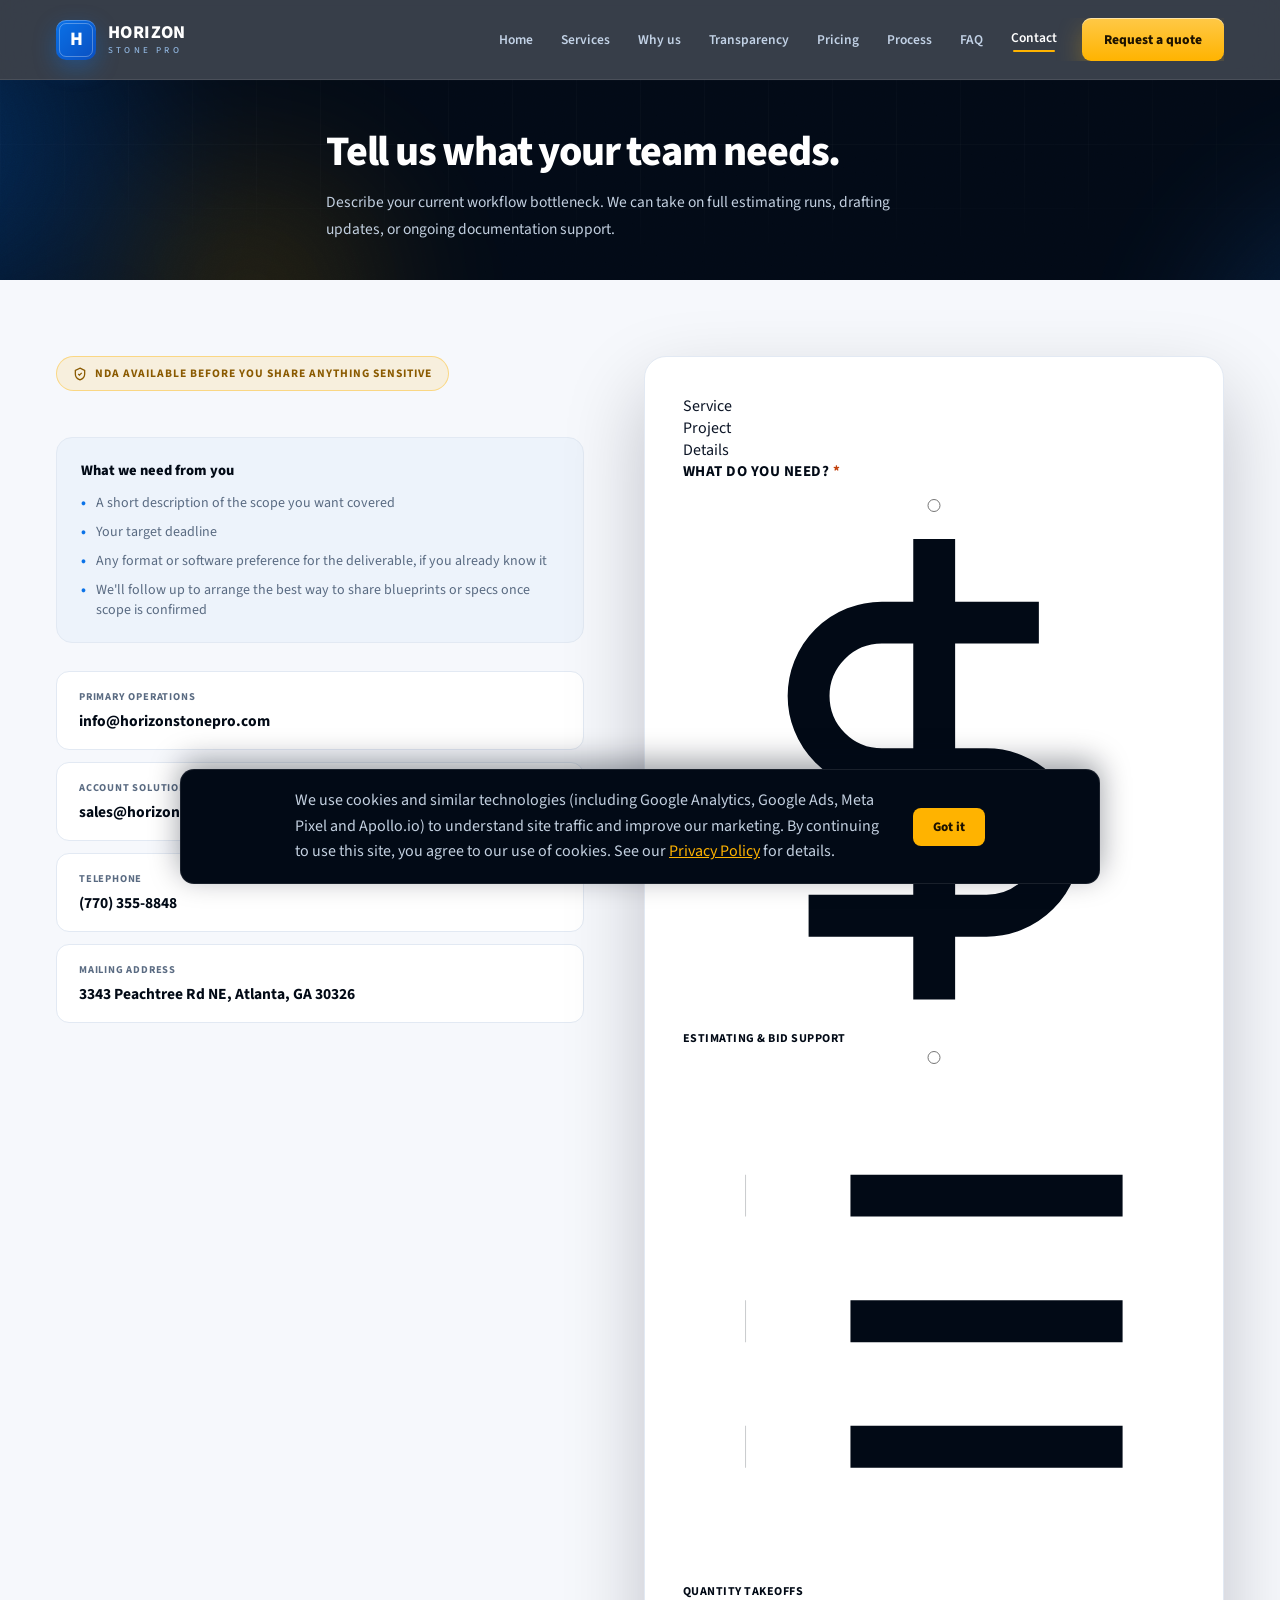
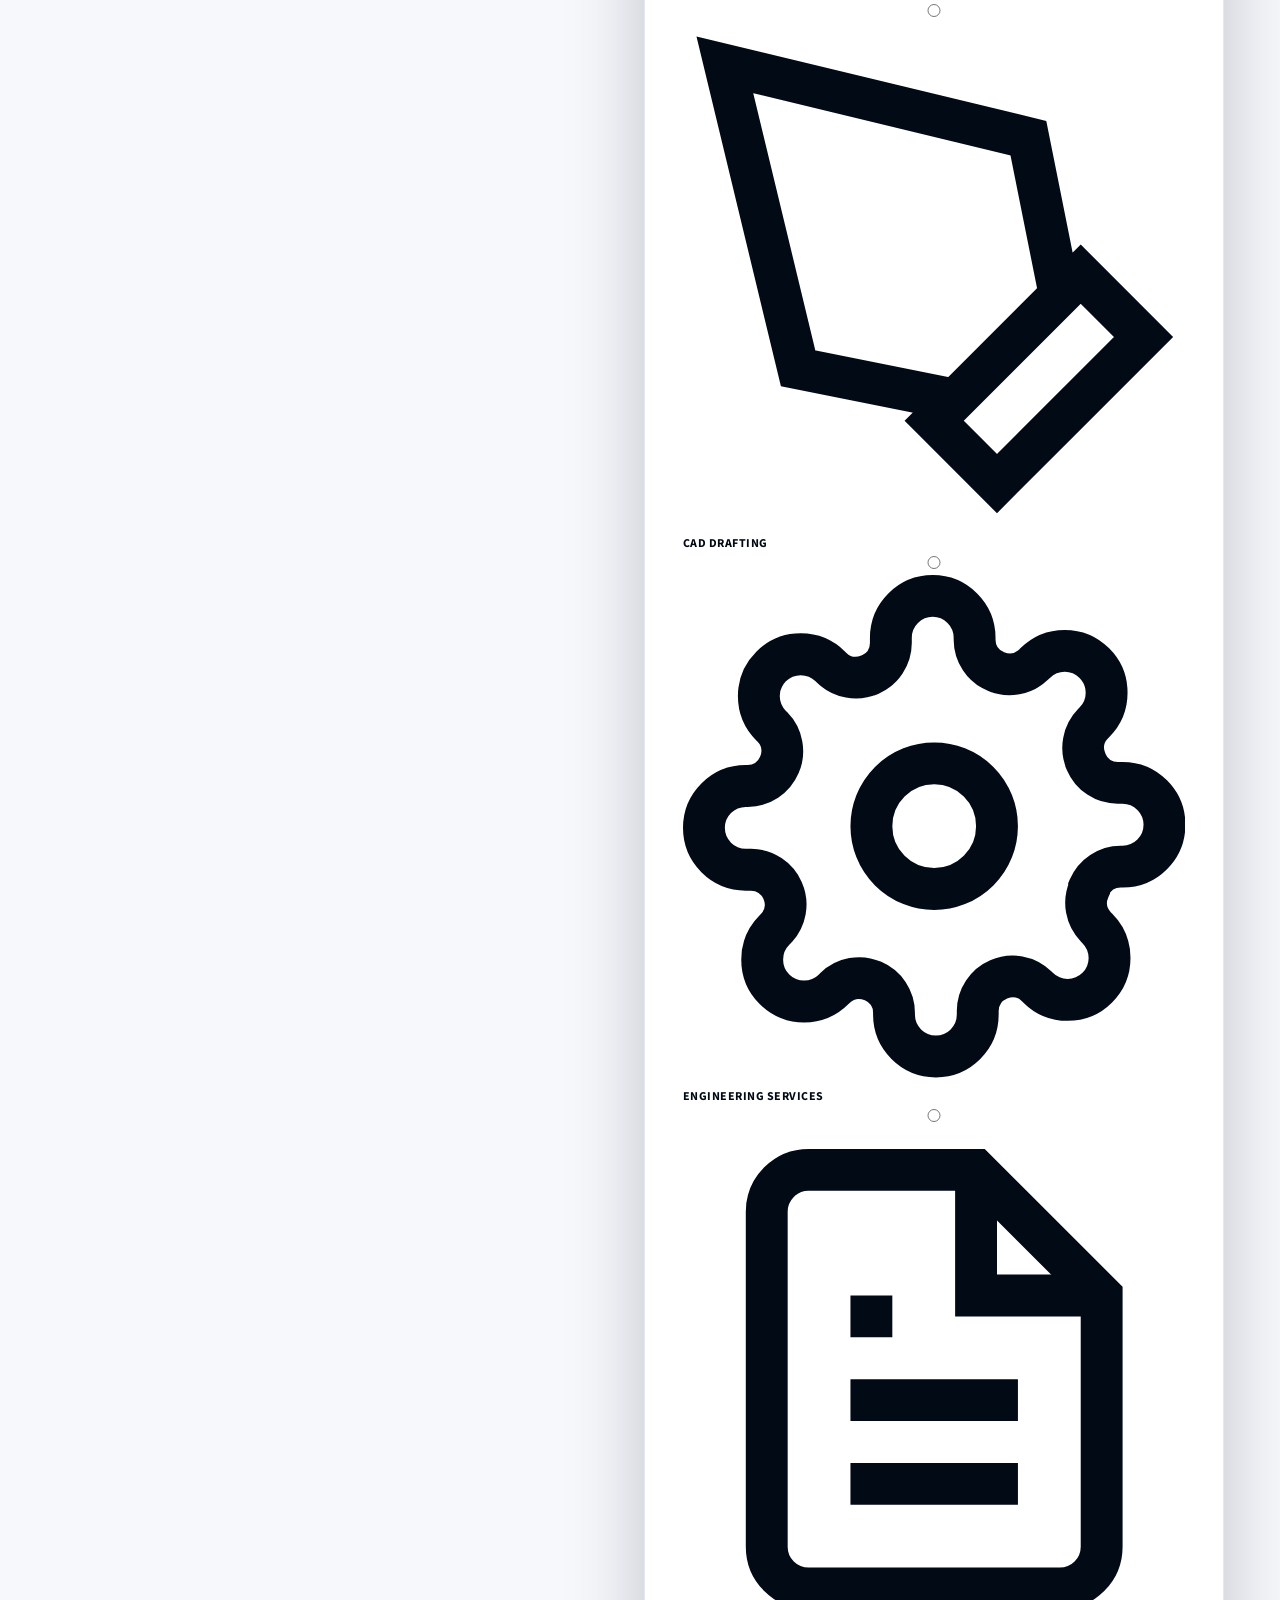
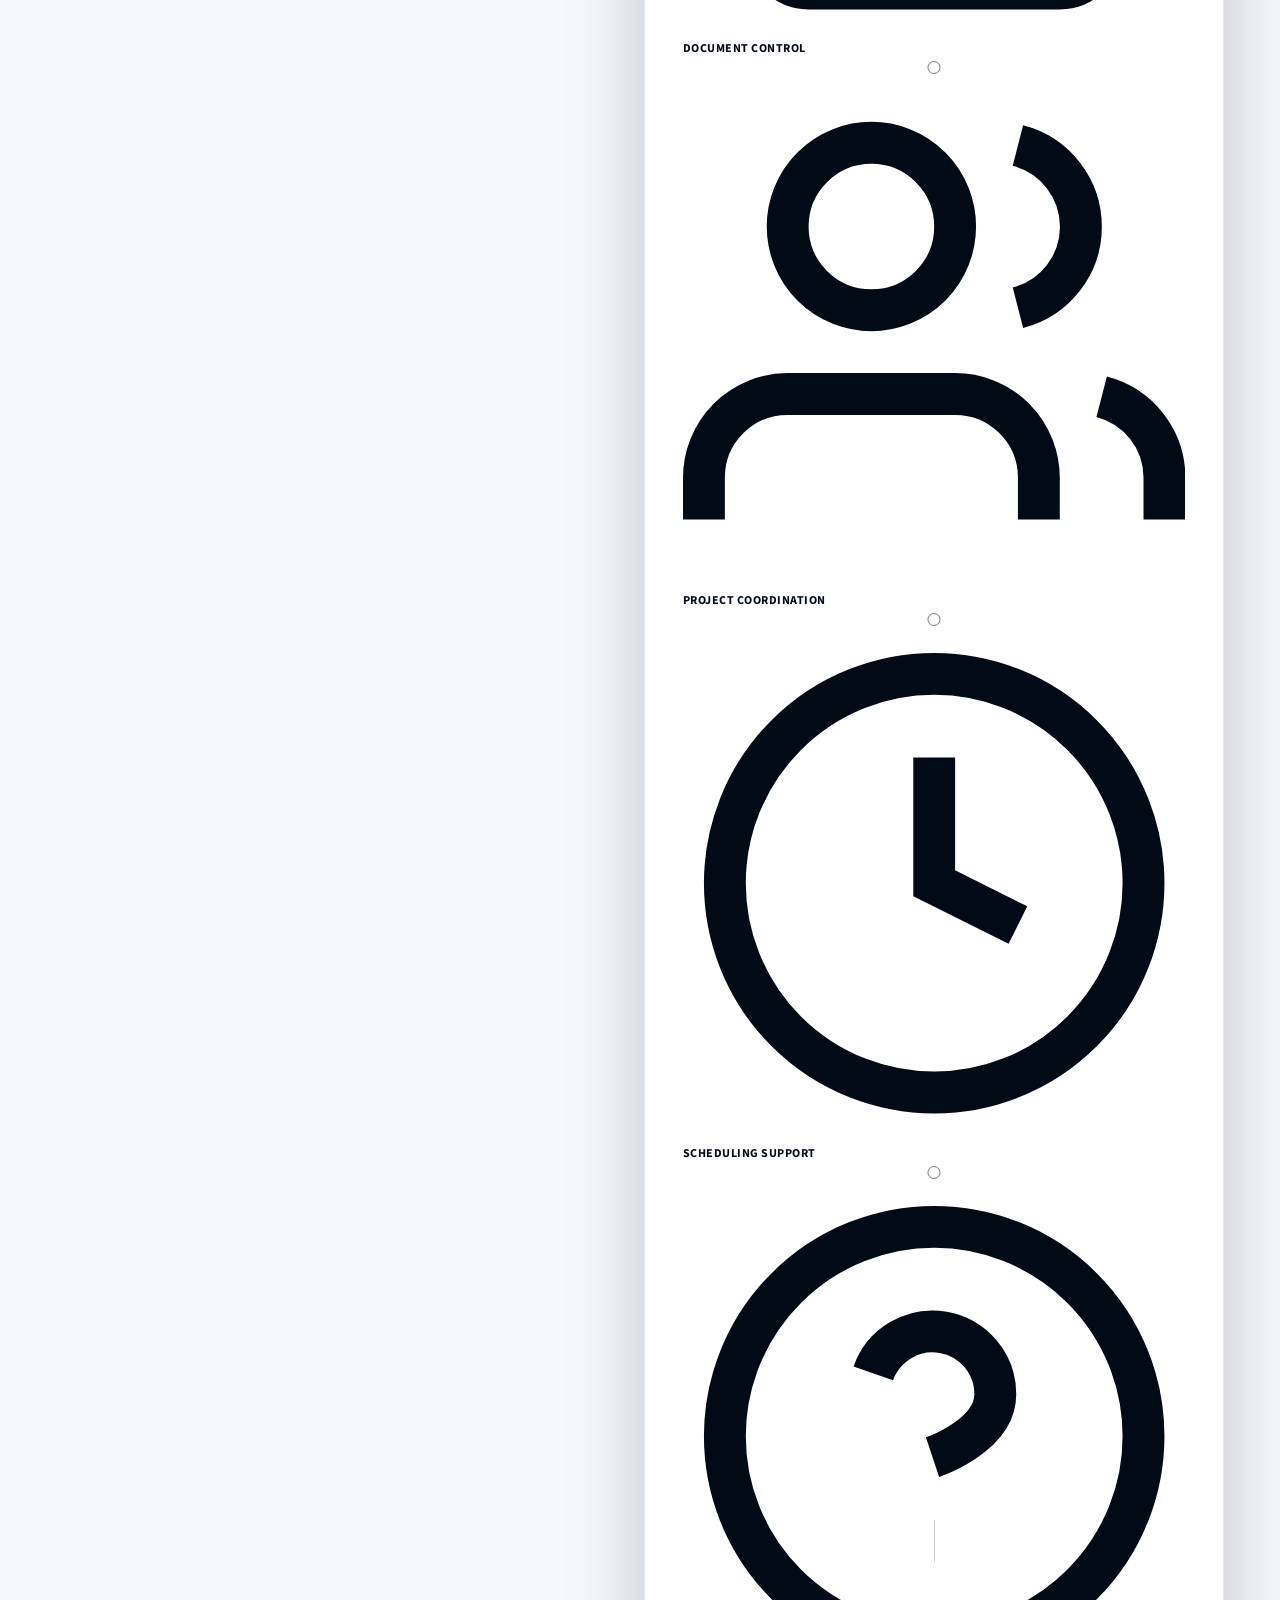
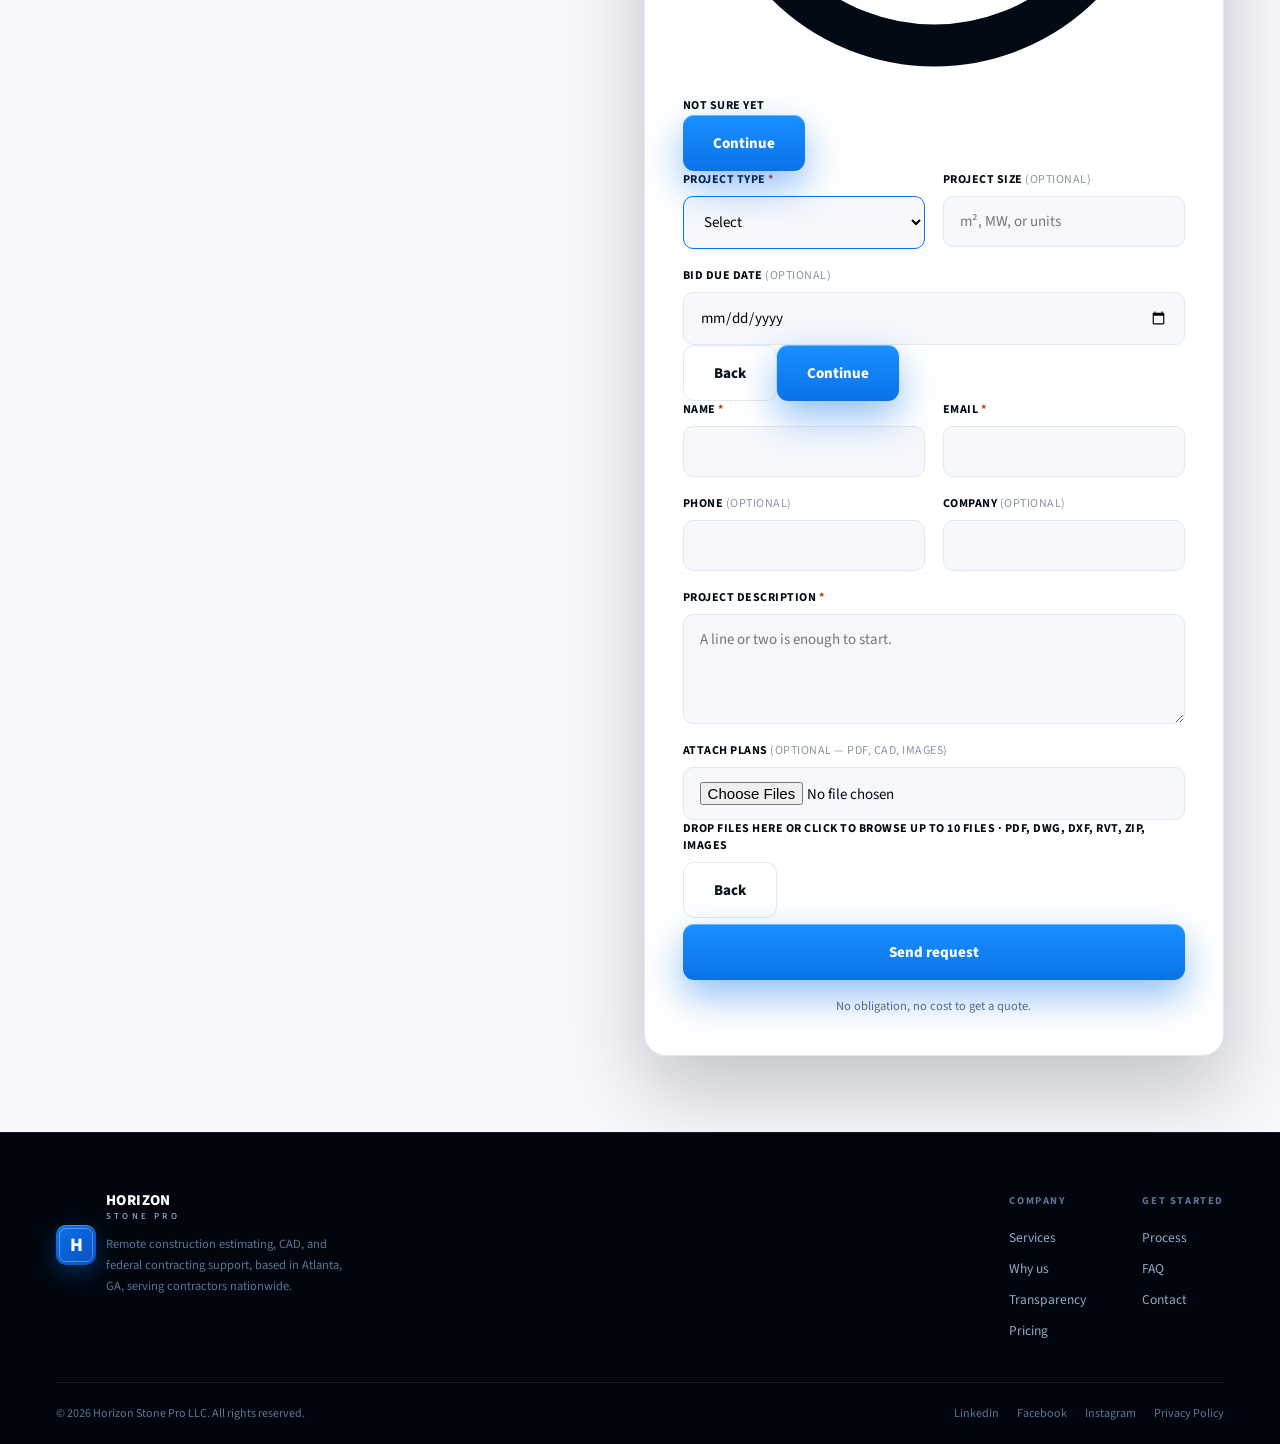
==== commit 79f901d4: "Colleague feedback: before/after slider, onboarding timeline, cost calculator, multi-step quote form" ====
--- a/contact.html
+++ b/contact.html
@@ -163,34 +163,37 @@
       </div>
     </div>
     <div class="form-card reveal">
-      <form id="contact-form">
+      <form id="contact-form" enctype="multipart/form-data" novalidate>
         <input type="text" name="_honey" style="display:none" tabindex="-1" autocomplete="off" aria-hidden="true" />
         <input type="hidden" name="_subject" value="New Horizon Stone Pro Website Request" />
         <input type="hidden" name="_template" value="table" />
         <input type="hidden" name="_captcha" value="false" />
-        <div class="f-grid">
-          <div class="fg"><label>Name</label><input required type="text" name="name"/></div>
-          <div class="fg"><label>Email</label><input required type="email" name="email"/></div>
-          <div class="fg"><label>Phone</label><input type="tel" name="phone"/></div>
-          <div class="fg"><label>Company</label><input type="text" name="company"/></div>
-          <div class="fg full"><label>Service needed</label>
-            <select required name="service">
-              <option value="">Select a service</option>
-              <option>Estimating &amp; Bid Support</option>
-              <option>Quantity Takeoffs</option>
-              <option>CAD Drafting</option>
-              <option>Engineering Services</option>
-              <option>Document Control</option>
-              <option>Project Coordination</option>
-              <option>Scheduling Support</option>
-              <option>Not sure yet</option>
-            </select>
+        <div class="msf-progress" aria-hidden="true">
+          <div class="msf-seg active" data-seg="1"><div class="msf-bar"><i></i></div><span>Service</span></div>
+          <div class="msf-seg" data-seg="2"><div class="msf-bar"><i></i></div><span>Project</span></div>
+          <div class="msf-seg" data-seg="3"><div class="msf-bar"><i></i></div><span>Details</span></div>
+        </div>
+
+        <div class="msf-step show" data-step="1">
+          <div class="fg full" style="margin-bottom:14px"><label style="font-size:15px">What do you need? <span style="color:#c2410c">*</span></label></div>
+          <div class="svc-pick">
+            <label><input type="radio" name="service" value="Estimating & Bid Support"><span class="pick-card"><svg viewBox="0 0 24 24" fill="none" stroke="currentColor" stroke-width="2"><path d="M12 1v22M17 5H9.5a3.5 3.5 0 0 0 0 7h5a3.5 3.5 0 0 1 0 7H6"/></svg>Estimating &amp; Bid Support</span></label>
+            <label><input type="radio" name="service" value="Quantity Takeoffs"><span class="pick-card"><svg viewBox="0 0 24 24" fill="none" stroke="currentColor" stroke-width="2"><path d="M8 6h13M8 12h13M8 18h13M3 6h.01M3 12h.01M3 18h.01"/></svg>Quantity Takeoffs</span></label>
+            <label><input type="radio" name="service" value="CAD Drafting"><span class="pick-card"><svg viewBox="0 0 24 24" fill="none" stroke="currentColor" stroke-width="2"><path d="M12 19l7-7 3 3-7 7-3-3zM18 13l-1.5-7.5L2 2l3.5 14.5L13 18l5-5z"/></svg>CAD Drafting</span></label>
+            <label><input type="radio" name="service" value="Engineering Services"><span class="pick-card"><svg viewBox="0 0 24 24" fill="none" stroke="currentColor" stroke-width="2"><circle cx="12" cy="12" r="3"/><path d="M19.4 15a1.65 1.65 0 0 0 .33 1.82l.06.06a2 2 0 1 1-2.83 2.83l-.06-.06a1.65 1.65 0 0 0-1.82-.33 1.65 1.65 0 0 0-1 1.51V21a2 2 0 1 1-4 0v-.09a1.65 1.65 0 0 0-1-1.51 1.65 1.65 0 0 0-1.82.33l-.06.06a2 2 0 1 1-2.83-2.83l.06-.06a1.65 1.65 0 0 0 .33-1.82 1.65 1.65 0 0 0-1.51-1H3a2 2 0 1 1 0-4h.09a1.65 1.65 0 0 0 1.51-1 1.65 1.65 0 0 0-.33-1.82l-.06-.06a2 2 0 1 1 2.83-2.83l.06.06a1.65 1.65 0 0 0 1.82.33h.01a1.65 1.65 0 0 0 1-1.51V3a2 2 0 1 1 4 0v.09a1.65 1.65 0 0 0 1 1.51h.01a1.65 1.65 0 0 0 1.82-.33l.06-.06a2 2 0 1 1 2.83 2.83l-.06.06a1.65 1.65 0 0 0-.33 1.82v.01a1.65 1.65 0 0 0 1.51 1H21a2 2 0 1 1 0 4h-.09a1.65 1.65 0 0 0-1.51 1z"/></svg>Engineering Services</span></label>
+            <label><input type="radio" name="service" value="Document Control"><span class="pick-card"><svg viewBox="0 0 24 24" fill="none" stroke="currentColor" stroke-width="2"><path d="M14 2H6a2 2 0 0 0-2 2v16a2 2 0 0 0 2 2h12a2 2 0 0 0 2-2V8z"/><path d="M14 2v6h6M16 13H8M16 17H8M10 9H8"/></svg>Document Control</span></label>
+            <label><input type="radio" name="service" value="Project Coordination"><span class="pick-card"><svg viewBox="0 0 24 24" fill="none" stroke="currentColor" stroke-width="2"><path d="M17 21v-2a4 4 0 0 0-4-4H5a4 4 0 0 0-4 4v2"/><circle cx="9" cy="7" r="4"/><path d="M23 21v-2a4 4 0 0 0-3-3.87M16 3.13a4 4 0 0 1 0 7.75"/></svg>Project Coordination</span></label>
+            <label><input type="radio" name="service" value="Scheduling Support"><span class="pick-card"><svg viewBox="0 0 24 24" fill="none" stroke="currentColor" stroke-width="2"><circle cx="12" cy="12" r="10"/><path d="M12 6v6l4 2"/></svg>Scheduling Support</span></label>
+            <label><input type="radio" name="service" value="Not sure yet"><span class="pick-card"><svg viewBox="0 0 24 24" fill="none" stroke="currentColor" stroke-width="2"><circle cx="12" cy="12" r="10"/><path d="M9.09 9a3 3 0 0 1 5.83 1c0 2-3 3-3 3M12 17h.01"/></svg>Not sure yet</span></label>
           </div>
-          <button type="button" class="extra-toggle full" id="extra-toggle">+ Add project details (optional)</button>
-          <div class="extra-fields" id="extra-fields">
-            <div class="fg"><label>Project type</label>
-              <select name="project_type">
-                <option value="">Select if known</option>
+          <div class="msf-nav"><span></span><button type="button" class="btn btn-primary" data-msf-next>Continue</button></div>
+        </div>
+
+        <div class="msf-step" data-step="2">
+          <div class="f-grid">
+            <div class="fg"><label>Project type <span style="color:#c2410c">*</span></label>
+              <select name="project_type" id="msf-ptype">
+                <option value="">Select</option>
                 <option>Solar</option>
                 <option>BESS / Energy Storage</option>
                 <option>Commercial</option>
@@ -199,12 +202,33 @@
                 <option>Other</option>
               </select>
             </div>
-            <div class="fg"><label>Project size (m&sup2; or MW)</label><input type="text" name="project_size" placeholder="Optional"/></div>
-            <div class="fg full"><label>Bid due date</label><input type="date" name="bid_due_date"/></div>
+            <div class="fg"><label>Project size <span style="color:#8a94a6;font-weight:400">(optional)</span></label><input type="text" name="project_size" placeholder="m², MW, or units"/></div>
+            <div class="fg full"><label>Bid due date <span style="color:#8a94a6;font-weight:400">(optional)</span></label><input type="date" name="bid_due_date"/></div>
           </div>
-          <div class="fg full"><label>Project description</label><textarea required name="message" placeholder="A line or two is enough to start."></textarea></div>
-        </div>
-        <button class="btn btn-primary submit" id="submit-button" type="submit">Send request</button>
+          <div class="msf-nav"><button type="button" class="btn btn-outline" data-msf-back>Back</button><button type="button" class="btn btn-primary" data-msf-next>Continue</button></div>
+        </div>
+
+        <div class="msf-step" data-step="3">
+          <div class="f-grid">
+            <div class="fg"><label>Name <span style="color:#c2410c">*</span></label><input type="text" name="name" id="msf-name" autocomplete="name"/></div>
+            <div class="fg"><label>Email <span style="color:#c2410c">*</span></label><input type="email" name="email" id="msf-email" autocomplete="email"/></div>
+            <div class="fg"><label>Phone <span style="color:#8a94a6;font-weight:400">(optional)</span></label><input type="tel" name="phone" autocomplete="tel"/></div>
+            <div class="fg"><label>Company <span style="color:#8a94a6;font-weight:400">(optional)</span></label><input type="text" name="company" autocomplete="organization"/></div>
+            <div class="fg full"><label>Project description <span style="color:#c2410c">*</span></label><textarea name="message" id="msf-msg" placeholder="A line or two is enough to start."></textarea></div>
+            <div class="fg full">
+              <label>Attach plans <span style="color:#8a94a6;font-weight:400">(optional — PDF, CAD, images)</span></label>
+              <label class="dropzone" id="msf-drop">
+                <input type="file" name="attachment" id="msf-file" multiple accept=".pdf,.dwg,.dxf,.rvt,.zip,.png,.jpg,.jpeg">
+                <b>Drop files here or click to browse</b>
+                <span>Up to 10 files · PDF, DWG, DXF, RVT, ZIP, images</span>
+              </label>
+              <div class="dz-files" id="msf-files"></div>
+            </div>
+          </div>
+          <div class="msf-nav"><button type="button" class="btn btn-outline" data-msf-back>Back</button><button class="btn btn-primary submit" id="submit-button" type="submit">Send request</button></div>
+        </div>
+
+        <div class="msf-err" id="msf-err" role="alert"></div>
         <p class="form-note">No obligation, no cost to get a quote.</p>
       </form>
       <div class="form-status" id="form-status">
--- a/assets/styles.css
+++ b/assets/styles.css
@@ -1,397 +1,557 @@
+/* Horizon Stone Pro — v3 "Precision" (2026-09-24)
+   Mismo sitio, elevado: identidad navy/ámbar intacta, composición,
+   tipografía y motion llevados a nivel premium. */
 :root{
-  --navy-950:#03101f;
-  --navy-900:#0b1c33;
-  --navy-800:#0f2947;
-  --blue-600:#006fe6;
-  --blue-500:#0b82ff;
+  --navy-950:#020a16;
+  --navy-900:#071627;
+  --navy-850:#0a1e33;
+  --navy-800:#0e2742;
+  --blue-600:#0a72e8;
+  --blue-500:#1f8bff;
+  --blue-300:#7db9ff;
   --amber-500:#ffb300;
   --amber-400:#ffc947;
-  --paper:#f7f9fc;
-  --paper-2:#eef4fc;
+  --amber-300:#ffd97a;
+  --paper:#f6f8fc;
+  --paper-2:#edf3fb;
   --white:#ffffff;
-  --ink:#0f172a;
-  --muted:#5b6b7f;
-  --line:#e4e9f1;
-  --line-onlight: rgba(15,23,42,.08);
-  --line-ondark: rgba(255,255,255,.1);
-  --shadow: 0 20px 45px rgba(3,16,31,.08);
-  --shadow-lg: 0 30px 70px rgba(3,16,31,.18);
+  --ink:#0c1526;
+  --muted:#5a6b82;
+  --line:#e2e9f3;
+  --line-ondark:rgba(255,255,255,.09);
+  --shadow:0 24px 50px rgba(2,10,22,.10);
+  --shadow-lg:0 34px 80px rgba(2,10,22,.22);
   --display:'Source Sans 3',sans-serif;
   --body:'Source Sans 3',sans-serif;
-  --mono:'IBM Plex Mono',monospace;
-  color-scheme: light;
+  --ease:cubic-bezier(.19,.7,.25,1);
+  color-scheme:light;
 }
 *{box-sizing:border-box;margin:0;padding:0}
 html{scroll-behavior:smooth}
-body{
-  font-family:var(--body);
-  background:var(--paper);
-  color:var(--ink);
-  -webkit-font-smoothing:antialiased;
-  overflow-x:hidden;
-}
-@media (prefers-reduced-motion: reduce){
+body{font-family:var(--body);background:var(--paper);color:var(--ink);-webkit-font-smoothing:antialiased;overflow-x:hidden}
+@media (prefers-reduced-motion:reduce){
   html{scroll-behavior:auto}
-  *{animation-duration:.001ms !important;animation-iteration-count:1 !important;transition-duration:.001ms !important;}
+  *{animation-duration:.001ms!important;animation-iteration-count:1!important;transition-duration:.001ms!important}
 }
 a{color:inherit;text-decoration:none}
 img{max-width:100%;display:block}
 p{color:var(--muted);line-height:1.7;font-size:16px}
 button{font-family:inherit}
-.wrap{max-width:1280px;margin:0 auto;padding:0 clamp(20px,5vw,56px)}
-h1,h2,h3{text-wrap:balance;font-family:var(--display);letter-spacing:.2px}
-.mono{font-family:var(--mono)}
+::selection{background:var(--amber-500);color:var(--navy-950)}
+.wrap{max-width:1300px;margin:0 auto;padding:0 clamp(20px,5vw,56px)}
+h1,h2,h3{text-wrap:balance;font-family:var(--display)}
+.mono{font-family:var(--body)}
 .tnum{font-variant-numeric:tabular-nums}
 :focus-visible{outline:2px solid var(--blue-500);outline-offset:3px;border-radius:4px}
 
 /* ---------- progress + header ---------- */
-#scrollbar{position:fixed;top:0;left:0;height:3px;background:linear-gradient(90deg,var(--blue-600),var(--amber-500));width:0%;z-index:1200;transition:width .08s linear}
-header{
-  position:sticky;top:0;z-index:1000;
-  background:rgba(3,16,31,.86);
-  backdrop-filter:blur(16px);-webkit-backdrop-filter:blur(16px);
-  border-bottom:1px solid var(--line-ondark);
-  transition:padding .25s ease,background .25s ease;
+#scrollbar{position:fixed;top:0;left:0;height:3px;width:0%;z-index:1200;
+  background:linear-gradient(90deg,var(--blue-500),var(--amber-500));transition:width .08s linear}
+header{position:sticky;top:0;z-index:1000;background:rgba(2,10,22,.78);
+  backdrop-filter:blur(18px) saturate(1.3);-webkit-backdrop-filter:blur(18px) saturate(1.3);
+  border-bottom:1px solid var(--line-ondark)}
+.hd-in{display:flex;align-items:center;justify-content:space-between;gap:18px;
+  padding:18px clamp(20px,5vw,56px);max-width:1300px;margin:0 auto;flex-wrap:wrap;row-gap:10px;
+  transition:padding .25s var(--ease)}
+header.scrolled .hd-in{padding-top:11px;padding-bottom:11px}
+header.scrolled{background:rgba(2,10,22,.94)}
+.brand{display:flex;align-items:center;gap:12px;color:#fff}
+.bmark{width:40px;height:40px;border-radius:10px;flex-shrink:0;position:relative;
+  background:linear-gradient(135deg,var(--blue-600),#0a4fc0);
+  display:flex;align-items:center;justify-content:center;
+  font-family:var(--display);font-weight:800;font-size:19px;color:#fff;
+  box-shadow:0 8px 22px rgba(10,114,232,.35),inset 0 1px 0 rgba(255,255,255,.25)}
+.bmark:after{content:"";position:absolute;inset:3px;border:1px solid rgba(255,255,255,.3);border-radius:7px}
+.btxt{font-family:var(--display);font-weight:800;font-size:18px;line-height:1.05;letter-spacing:.4px}
+.btxt span{display:block;font-family:var(--body);font-size:9px;letter-spacing:3.2px;color:#8fb4dd;font-weight:500;margin-top:3px}
+nav{display:flex;align-items:center;gap:2px;flex-wrap:nowrap;overflow-x:auto;scrollbar-width:none}
+nav::-webkit-scrollbar{display:none}
+.nl{color:#c2d2e6;font-size:13.5px;font-weight:600;padding:9px 13px;border-radius:8px;white-space:nowrap;flex-shrink:0;transition:color .2s,background .2s}
+.nl:hover{color:#fff;background:rgba(255,255,255,.06)}
+.nl.active{color:#fff}
+.nl.active:after{content:"";display:block;height:2px;margin:3px 2px 0;background:var(--amber-500);border-radius:2px}
+.cta-amber{background:linear-gradient(180deg,var(--amber-400),var(--amber-500));color:#1d1200!important;
+  padding:12px 22px;border-radius:9px;font-weight:800;font-size:13.5px;margin-left:10px;border:none;cursor:pointer;
+  display:inline-flex;align-items:center;gap:8px;white-space:nowrap;flex-shrink:0;
+  box-shadow:0 10px 26px rgba(255,179,0,.30),inset 0 1px 0 rgba(255,255,255,.5);
+  transition:transform .2s var(--ease),box-shadow .2s}
+.cta-amber:hover{transform:translateY(-2px);box-shadow:0 16px 34px rgba(255,179,0,.40),inset 0 1px 0 rgba(255,255,255,.5)}
+/* ---------- mobile nav ---------- */
+.nav-toggle{display:none}
+@media(max-width:760px){
+  .hd-in{flex-wrap:nowrap;justify-content:space-between;position:relative;padding:14px 20px}
+  .nav-toggle{display:inline-flex;flex-direction:column;justify-content:center;gap:5px;background:rgba(255,255,255,.06);
+    border:1px solid var(--line-ondark);border-radius:9px;padding:10px 11px;cursor:pointer}
+  .nav-toggle span{display:block;width:20px;height:2px;background:#fff;border-radius:2px;transition:transform .25s,opacity .25s}
+  .nav-toggle.x span:nth-child(1){transform:translateY(7px) rotate(45deg)}
+  .nav-toggle.x span:nth-child(2){opacity:0}
+  .nav-toggle.x span:nth-child(3){transform:translateY(-7px) rotate(-45deg)}
+  nav{display:none;position:absolute;top:100%;left:0;right:0;background:#04101f;flex-direction:column;align-items:stretch;
+    padding:10px 18px 18px;gap:2px;border-bottom:1px solid var(--line-ondark);box-shadow:0 30px 50px rgba(0,0,0,.45);overflow:visible}
+  nav.open{display:flex}
+  .nl{padding:12px 10px;font-size:15px;border-radius:8px}
+  .cta-amber{margin:10px 0 0;text-align:center;justify-content:center}
 }
-.hd-in{display:flex;align-items:center;justify-content:space-between;padding:20px clamp(20px,5vw,56px);max-width:1280px;margin:0 auto;transition:padding .25s ease}
-header.scrolled .hd-in{padding-top:12px;padding-bottom:12px}
-header.scrolled{background:rgba(3,16,31,.97)}
-.brand{display:flex;align-items:center;gap:12px;color:#fff}
-.bmark{width:38px;height:38px;border-radius:9px;background:linear-gradient(135deg,var(--blue-600),var(--blue-500));display:flex;align-items:center;justify-content:center;font-family:var(--display);font-weight:700;font-size:18px;color:#fff;flex-shrink:0;position:relative}
-.bmark:after{content:"";position:absolute;inset:3px;border:1px solid rgba(255,255,255,.35);border-radius:6px}
-.btxt{font-family:var(--display);font-weight:700;font-size:18px;line-height:1.05;letter-spacing:.3px}
-.btxt span{display:block;font-family:var(--mono);font-size:9px;letter-spacing:3px;color:#8fb4dd;font-weight:500;margin-top:3px}
-.hd-in{flex-wrap:wrap;row-gap:10px}
-nav{display:flex;align-items:center;gap:2px;flex-wrap:nowrap;overflow-x:auto;scrollbar-width:none;-webkit-overflow-scrolling:touch}
-nav::-webkit-scrollbar{display:none}
-.nl{color:#c9d6e8;font-size:13.5px;font-weight:500;padding:9px 13px;border-radius:7px;background:none;border:none;cursor:pointer;position:relative;transition:color .2s;white-space:nowrap;flex-shrink:0}
-.nl:hover{color:#fff}
-.nl.active{color:#fff}
-.nl.active:after{content:"";position:absolute;left:13px;right:13px;bottom:2px;height:2px;background:var(--amber-500);border-radius:2px}
-.cta-amber{background:var(--amber-500);color:var(--navy-950)!important;padding:11px 20px;border-radius:7px;font-weight:700;font-size:13.5px;transition:all .2s;margin-left:10px;border:none;cursor:pointer;display:inline-flex;align-items:center;gap:7px;white-space:nowrap;flex-shrink:0}
-.cta-amber:hover{background:var(--amber-400);transform:translateY(-1px);box-shadow:0 10px 24px rgba(255,179,0,.28)}
-@media(max-width:1080px){
-  .hd-in{padding-top:14px;padding-bottom:14px}
-  .nl{padding:8px 10px;font-size:13px}
-  .cta-amber{padding:9px 16px}
-}
-@media(max-width:760px){
-  .hd-in{justify-content:flex-start;gap:16px 24px}
-  nav{width:100%;order:3;justify-content:flex-start;border-top:1px solid var(--line-ondark);padding-top:10px;gap:4px}
-  .cta-amber{margin-left:6px}
-}
-
-/* ---------- hero ---------- */
-.hero{position:relative;background:var(--navy-950);color:#fff;overflow:hidden}
-.hero-grid{
-  position:absolute;inset:0;opacity:.5;
-  background-image:
-    linear-gradient(var(--line-ondark) 1px,transparent 1px),
-    linear-gradient(90deg,var(--line-ondark) 1px,transparent 1px);
-  background-size:56px 56px;
-  mask-image:radial-gradient(ellipse 80% 60% at 30% 20%,#000 40%,transparent 90%);
-}
-.hero-glow{position:absolute;top:-10%;right:-10%;width:60%;height:70%;background:radial-gradient(circle,rgba(0,111,230,.28),transparent 65%);filter:blur(10px)}
-.hero-glow2{position:absolute;bottom:-20%;left:-5%;width:45%;height:60%;background:radial-gradient(circle,rgba(255,179,0,.12),transparent 65%)}
-.hero-in{position:relative;z-index:2;padding:88px 0 68px;max-width:760px}
-.eyebrow{display:inline-flex;align-items:center;gap:9px;font-family:var(--mono);font-size:11.5px;font-weight:500;letter-spacing:.8px;text-transform:uppercase;color:#a9c6ec;background:rgba(0,111,230,.14);border:1px solid rgba(0,111,230,.32);padding:8px 14px 8px 12px;border-radius:999px;margin-bottom:26px}
-.eyebrow .d{width:6px;height:6px;border-radius:50%;background:var(--amber-500);flex-shrink:0;animation:pulse 2.2s ease-in-out infinite}
-@keyframes pulse{0%,100%{opacity:1;box-shadow:0 0 0 0 rgba(255,179,0,.5)}50%{opacity:.7;box-shadow:0 0 0 5px rgba(255,179,0,0)}}
-h1{font-weight:700;font-size:clamp(34px,5.2vw,56px);line-height:1.1;letter-spacing:-.5px;margin-bottom:20px}
-h1 em{font-style:normal;color:var(--amber-500)}
-.hero p.lead{font-family:var(--body);font-size:17.5px;color:#c3d0e0;max-width:540px;margin-bottom:30px}
-.chip-row{display:flex;flex-wrap:wrap;gap:9px;margin-bottom:32px}
-.chip{font-size:12.5px;font-weight:600;color:#dbe7f7;background:rgba(255,255,255,.07);border:1px solid var(--line-ondark);padding:7px 14px;border-radius:999px}
-.hero-actions{display:flex;gap:14px;flex-wrap:wrap;margin-bottom:18px}
-.btn{display:inline-flex;align-items:center;gap:9px;height:52px;padding:0 27px;font-weight:700;font-size:14.5px;border-radius:9px;cursor:pointer;border:none;transition:all .2s;font-family:var(--body)}
-.btn-primary{background:var(--blue-600);color:#fff}
-.btn-primary:hover{background:var(--blue-500);transform:translateY(-2px);box-shadow:0 14px 30px rgba(0,111,230,.35)}
-.btn-ghost{background:rgba(255,255,255,.05);color:#fff;border:1px solid var(--line-ondark)}
-.btn-ghost:hover{background:rgba(255,255,255,.11);transform:translateY(-2px)}
+
+/* ---------- HERO ---------- */
+.hero{position:relative;background:var(--navy-950);color:#fff;overflow:hidden;isolation:isolate}
+.hero-aurora{position:absolute;inset:-20%;z-index:0;pointer-events:none;filter:blur(46px);opacity:1}
+.hero-aurora i{position:absolute;border-radius:50%;mix-blend-mode:screen;display:block}
+.hero-aurora i:nth-child(1){width:52vw;height:52vw;left:-12vw;top:-18vw;background:radial-gradient(circle,rgba(10,114,232,.62),transparent 65%);animation:drift1 26s ease-in-out infinite alternate}
+.hero-aurora i:nth-child(2){width:44vw;height:44vw;right:-10vw;top:6vh;background:radial-gradient(circle,rgba(31,139,255,.42),transparent 65%);animation:drift2 32s ease-in-out infinite alternate}
+.hero-aurora i:nth-child(3){width:36vw;height:36vw;left:22vw;bottom:-16vw;background:radial-gradient(circle,rgba(255,179,0,.28),transparent 65%);animation:drift1 38s ease-in-out infinite alternate-reverse}
+@keyframes drift1{to{transform:translate(6vw,4vh) scale(1.12)}}
+@keyframes drift2{to{transform:translate(-5vw,-5vh) scale(1.08)}}
+.hero-grid{position:absolute;inset:0;z-index:0;opacity:.5;pointer-events:none;
+  background-image:linear-gradient(rgba(255,255,255,.05) 1px,transparent 1px),linear-gradient(90deg,rgba(255,255,255,.05) 1px,transparent 1px);
+  background-size:64px 64px;
+  mask-image:radial-gradient(ellipse 90% 70% at 50% 30%,#000 30%,transparent 85%);
+  -webkit-mask-image:radial-gradient(ellipse 90% 70% at 50% 30%,#000 30%,transparent 85%)}
+.hero-grain{position:absolute;inset:0;z-index:1;pointer-events:none;opacity:.5;mix-blend-mode:overlay;
+  background-image:url("data:image/svg+xml,%3Csvg xmlns='http://www.w3.org/2000/svg' width='140' height='140'%3E%3Cfilter id='n'%3E%3CfeTurbulence type='fractalNoise' baseFrequency='.9' numOctaves='2'/%3E%3CfeColorMatrix type='saturate' values='0'/%3E%3C/filter%3E%3Crect width='140' height='140' filter='url(%23n)' opacity='.34'/%3E%3C/svg%3E")}
+.hero-in{position:relative;z-index:2;padding:clamp(60px,8vh,92px) 0 clamp(44px,6vh,64px);max-width:860px}
+.eyebrow{display:inline-flex;align-items:center;gap:10px;font-family:var(--body);font-size:11.5px;font-weight:600;
+  letter-spacing:1.2px;text-transform:uppercase;color:#cfe3fb;
+  background:rgba(31,139,255,.12);border:1px solid rgba(31,139,255,.38);
+  padding:8px 15px;border-radius:999px;margin-bottom:22px;
+  box-shadow:0 0 0 4px rgba(31,139,255,.06),0 8px 24px rgba(10,114,232,.18)}
+.eyebrow .d{width:7px;height:7px;border-radius:50%;background:var(--amber-500);flex-shrink:0;animation:pulse 2.2s ease-in-out infinite}
+@keyframes pulse{0%,100%{opacity:1;box-shadow:0 0 0 0 rgba(255,179,0,.55)}50%{opacity:.75;box-shadow:0 0 0 6px rgba(255,179,0,0)}}
+.hero h1{font-weight:800;font-size:clamp(36px,5.4vw,64px);line-height:1.04;letter-spacing:-1.5px;margin-bottom:20px;color:#fff}
+.hero h1 .line{display:block;overflow:hidden;padding-bottom:.08em;margin-bottom:-.08em}
+.hero h1 .line>span{display:block;transform:translateY(112%);animation:riseUp 1.05s var(--ease) forwards}
+.hero h1 .line:nth-child(2)>span{animation-delay:.12s}
+.hero h1 .line:nth-child(3)>span{animation-delay:.24s}
+@keyframes riseUp{to{transform:none}}
+.hero h1 em{font-style:normal;font-weight:800;letter-spacing:-1.5px;
+  background:linear-gradient(100deg,var(--amber-300) 10%,var(--amber-500) 55%,#ff9d00 90%);
+  -webkit-background-clip:text;background-clip:text;color:transparent}
+.hero p.lead{font-size:clamp(15px,1.4vw,17px);color:#c3d2e8;max-width:600px;margin-bottom:26px;line-height:1.7}
+.chip-row{display:flex;flex-wrap:wrap;gap:10px;margin-bottom:26px}
+.chip{font-size:13px;font-weight:600;color:#e2ecfa;background:rgba(255,255,255,.06);
+  border:1px solid rgba(255,255,255,.13);padding:9px 17px;border-radius:999px;transition:border-color .25s,transform .25s var(--ease)}
+.chip:hover{border-color:rgba(255,179,0,.55);transform:translateY(-2px)}
+.hero-actions{display:flex;gap:14px;flex-wrap:wrap;margin-bottom:20px}
+.btn{display:inline-flex;align-items:center;gap:10px;min-height:56px;padding:0 30px;font-weight:800;font-size:15px;
+  border-radius:11px;cursor:pointer;border:none;transition:transform .22s var(--ease),box-shadow .22s;font-family:var(--body);position:relative;overflow:hidden}
+.btn-primary{background:linear-gradient(180deg,#1a90ff,var(--blue-600));color:#fff;
+  box-shadow:0 16px 38px rgba(10,114,232,.45),inset 0 1px 0 rgba(255,255,255,.35)}
+.btn-primary:after{content:"";position:absolute;top:0;left:-70%;width:45%;height:100%;
+  background:linear-gradient(100deg,transparent,rgba(255,255,255,.35),transparent);transform:skewX(-20deg);transition:left .6s var(--ease)}
+.btn-primary:hover{transform:translateY(-3px);box-shadow:0 22px 48px rgba(10,114,232,.55),inset 0 1px 0 rgba(255,255,255,.35)}
+.btn-primary:hover:after{left:130%}
+.btn-ghost{background:rgba(255,255,255,.05);color:#fff;border:1px solid rgba(255,255,255,.2)}
+.btn-ghost:hover{background:rgba(255,255,255,.12);transform:translateY(-3px);border-color:rgba(255,255,255,.35)}
 .btn-outline{background:transparent;border:1.5px solid var(--line);color:var(--ink)}
-.btn-outline:hover{border-color:var(--blue-600);color:var(--blue-600)}
-.btn-outline-light{background:transparent;border:1.5px solid var(--line-ondark);color:#fff}
-.btn-outline-light:hover{border-color:var(--amber-500);color:var(--amber-500)}
-.call-line{font-size:13.5px;color:#8ea3bd;margin-bottom:38px}
-.call-line a{color:#fff;font-weight:600;text-decoration:underline;text-underline-offset:3px}
-
-.plate{background:rgba(11,28,51,.65);backdrop-filter:blur(20px);-webkit-backdrop-filter:blur(20px);border:1px solid var(--line-ondark);border-radius:14px;display:grid;grid-template-columns:repeat(4,1fr);box-shadow:var(--shadow-lg);max-width:700px}
-.plate-item{padding:22px 20px;border-right:1px solid var(--line-ondark);display:flex;flex-direction:column;gap:5px}
-.plate-item:last-child{border-right:none}
-.plate-item b{font-family:var(--mono);font-size:21px;font-weight:600;color:#fff;letter-spacing:.2px}
-.plate-item span{font-size:11px;color:#9db3cd;font-weight:500;line-height:1.4}
-@media(max-width:680px){.plate{grid-template-columns:1fr 1fr}.plate-item:nth-child(-n+2){border-bottom:1px solid var(--line-ondark)}}
+.btn-outline:hover{border-color:var(--blue-600);color:var(--blue-600);transform:translateY(-2px)}
+.btn-outline-light{background:transparent;border:1.5px solid rgba(255,255,255,.25);color:#fff}
+.btn-outline-light:hover{border-color:var(--amber-500);color:var(--amber-500);transform:translateY(-2px)}
+.call-line{font-size:14px;color:#8ea3bd;margin-bottom:44px}
+.call-line a{color:#fff;font-weight:700;text-decoration:underline;text-underline-offset:4px;text-decoration-color:rgba(255,179,0,.6)}
+.trust-strip{display:flex;flex-wrap:wrap;gap:10px 26px;margin-bottom:26px}
+.trust-strip span{display:inline-flex;align-items:center;gap:9px;font-family:var(--body);font-size:12px;font-weight:600;letter-spacing:.6px;color:#a9c6ec}
+.trust-strip i{width:6px;height:6px;border-radius:50%;background:var(--amber-500);box-shadow:0 0 10px rgba(255,179,0,.8);flex-shrink:0}
+
+/* KPI band */
+.kpi-band{position:relative;display:grid;grid-template-columns:repeat(4,1fr);max-width:880px;
+  background:linear-gradient(160deg,rgba(16,38,66,.72),rgba(8,20,36,.66));
+  border:1px solid rgba(255,255,255,.12);border-radius:18px;
+  backdrop-filter:blur(22px);-webkit-backdrop-filter:blur(22px);
+  box-shadow:var(--shadow-lg),inset 0 1px 0 rgba(255,255,255,.12);overflow:hidden}
+.kpi-band:before{content:"";position:absolute;inset:0 0 auto 0;height:1px;
+  background:linear-gradient(90deg,transparent,rgba(255,179,0,.7),rgba(31,139,255,.7),transparent)}
+.kpi-item{padding:18px 22px;border-right:1px solid rgba(255,255,255,.08);display:flex;flex-direction:column;gap:7px;transition:background .25s}
+.kpi-item:last-child{border-right:none}
+.kpi-item:hover{background:rgba(255,255,255,.045)}
+.kpi-item b{font-family:var(--body);font-size:clamp(24px,2.6vw,32px);font-weight:700;color:#fff;letter-spacing:.2px}
+.kpi-item b .u{font-size:.55em;color:var(--amber-400);font-weight:600}
+.kpi-item span{font-size:11.5px;color:#93a9c6;font-weight:600;line-height:1.5;letter-spacing:.2px}
+@media(max-width:680px){.kpi-band{grid-template-columns:1fr 1fr}.kpi-item:nth-child(-n+2){border-bottom:1px solid rgba(255,255,255,.08)}}
+
+/* ---------- marquee ---------- */
+.marquee{border-top:1px solid rgba(255,179,0,.22);border-bottom:1px solid rgba(255,179,0,.22);background:#081426;
+  overflow:hidden;position:relative;z-index:2}
+.marquee-track{display:flex;width:max-content;animation:mq 30s linear infinite;padding:13px 0}
+.marquee:hover .marquee-track{animation-play-state:paused}
+.marquee-track span{font-family:var(--body);font-size:12.5px;font-weight:600;letter-spacing:2.2px;text-transform:uppercase;
+  color:#9db4d4;padding:0 34px;white-space:nowrap;display:flex;align-items:center;gap:68px}
+.marquee-track span:after{content:"◆";font-size:8px;color:var(--amber-500)}
+@keyframes mq{to{transform:translateX(-50%)}}
+@media(prefers-reduced-motion:reduce){.marquee-track{animation:none}}
 
 /* ---------- sections shared ---------- */
-.psec{padding:clamp(56px,8vw,96px) 0}
-.head{max-width:640px;margin:0 auto 40px}
+.psec{padding:clamp(48px,6vw,76px) 0;position:relative}
+.head{max-width:680px;margin:0 auto 34px}
 .head.center{text-align:center;margin-left:auto;margin-right:auto}
-.sheet-label{display:inline-flex;align-items:center;gap:8px;font-family:var(--mono);font-size:11.5px;font-weight:600;letter-spacing:1.5px;text-transform:uppercase;color:var(--blue-600);margin-bottom:14px}
-.sheet-label:before{content:"";width:22px;height:1px;background:var(--blue-600)}
+.sheet-label{display:inline-flex;align-items:center;gap:10px;font-family:var(--body);font-size:11.5px;font-weight:700;
+  letter-spacing:2.2px;text-transform:uppercase;color:var(--blue-600);margin-bottom:18px}
+.sheet-label:before{content:"";width:26px;height:2px;background:linear-gradient(90deg,var(--blue-600),var(--amber-500));border-radius:2px}
 .head.center .sheet-label{justify-content:center}
 .head.center .sheet-label:before{display:none}
-.head h2{font-weight:700;font-size:clamp(28px,3.6vw,40px);letter-spacing:-.4px;line-height:1.12;margin-bottom:16px;color:var(--navy-950)}
-.head h2 em{font-style:normal;color:var(--blue-600)}
-
-.reveal{opacity:0;transform:translateY(22px);transition:opacity .7s cubic-bezier(.2,.7,.3,1),transform .7s cubic-bezier(.2,.7,.3,1)}
+.head.center .sheet-label:after{content:"";width:26px;height:2px;background:linear-gradient(90deg,var(--blue-600),var(--amber-500));border-radius:2px}
+.head h2{font-weight:800;font-size:clamp(28px,3.6vw,40px);letter-spacing:-1px;line-height:1.08;margin-bottom:18px;color:var(--navy-950)}
+.head h2 em{font-style:normal;font-weight:800;color:var(--blue-600);letter-spacing:-1px}
+.head p{font-size:16.5px;max-width:600px}
+.head.center p{margin:0 auto}
+.reveal{opacity:0;transform:translateY(28px);transition:opacity .8s var(--ease),transform .8s var(--ease)}
 .reveal.in{opacity:1;transform:none}
-.reveal-stagger > *{opacity:0;transform:translateY(18px);transition:opacity .6s cubic-bezier(.2,.7,.3,1),transform .6s cubic-bezier(.2,.7,.3,1)}
-.reveal-stagger.in > *{opacity:1;transform:none}
-.reveal-stagger.in > *:nth-child(1){transition-delay:0ms}
-.reveal-stagger.in > *:nth-child(2){transition-delay:90ms}
-.reveal-stagger.in > *:nth-child(3){transition-delay:180ms}
-.reveal-stagger.in > *:nth-child(4){transition-delay:270ms}
-.reveal-stagger.in > *:nth-child(5){transition-delay:360ms}
-.reveal-stagger.in > *:nth-child(6){transition-delay:450ms}
+.reveal-stagger>*{opacity:0;transform:translateY(22px);transition:opacity .65s var(--ease),transform .65s var(--ease)}
+.reveal-stagger.in>*{opacity:1;transform:none}
+.reveal-stagger.in>*:nth-child(1){transition-delay:0ms}
+.reveal-stagger.in>*:nth-child(2){transition-delay:90ms}
+.reveal-stagger.in>*:nth-child(3){transition-delay:180ms}
+.reveal-stagger.in>*:nth-child(4){transition-delay:270ms}
+.reveal-stagger.in>*:nth-child(5){transition-delay:360ms}
+.reveal-stagger.in>*:nth-child(6){transition-delay:450ms}
 
 /* ---------- pillars ---------- */
 .pillar-list{border-top:1px solid var(--line)}
-.pillar-row{display:grid;grid-template-columns:96px 220px 1fr;gap:32px;padding:36px 0;border-bottom:1px solid var(--line);align-items:start;transition:background .25s}
-.pillar-row:hover{background:linear-gradient(90deg,var(--paper-2),transparent)}
-.pillar-n{font-family:var(--mono);font-size:14px;color:var(--muted);padding-top:6px}
-.pillar-name{font-weight:700;font-size:24px;line-height:1.25;color:var(--navy-950);letter-spacing:-.1px}
-.pillar-body p{font-size:15px;max-width:600px;margin-bottom:16px}
+.pillar-row{display:grid;grid-template-columns:150px 240px 1fr;gap:32px;padding:34px 12px;border-bottom:1px solid var(--line);
+  align-items:start;position:relative;transition:background .3s}
+.pillar-row:before{content:"";position:absolute;left:0;top:0;bottom:0;width:3px;transform:scaleY(0);transform-origin:top;
+  background:linear-gradient(180deg,var(--blue-600),var(--amber-500));transition:transform .4s var(--ease)}
+.pillar-row:hover{background:linear-gradient(90deg,var(--paper-2),transparent 70%)}
+.pillar-row:hover:before{transform:scaleY(1)}
+.pillar-n{font-family:var(--display);font-weight:800;font-size:64px;line-height:1;letter-spacing:-2px;
+  color:transparent;-webkit-text-stroke:1.5px #c3d0e4;transition:.3s;padding-top:2px}
+.pillar-row:hover .pillar-n{-webkit-text-stroke:1.5px var(--blue-600)}
+.pillar-name{font-weight:800;font-size:26px;line-height:1.2;color:var(--navy-950);letter-spacing:-.4px}
+.pillar-body p{font-size:15.5px;max-width:620px;margin-bottom:18px}
 .pillar-tags{display:flex;gap:8px;flex-wrap:wrap}
-.pillar-tags span{font-family:var(--mono);font-size:11.5px;font-weight:500;color:var(--blue-600);background:var(--paper-2);padding:6px 12px;border-radius:6px;border:1px solid var(--line)}
-@media(max-width:820px){
-  .pillar-row{grid-template-columns:1fr;gap:10px;padding:26px 0}
-  .pillar-n{display:none}
-  .pillar-name{font-size:22px}
-}
-.soft-strip{display:flex;align-items:center;gap:18px;flex-wrap:wrap;padding-top:32px;margin-top:8px}
-.soft-label{font-family:var(--mono);font-size:11.5px;font-weight:600;color:var(--muted);text-transform:uppercase;letter-spacing:1px}
+.pillar-tags span{font-family:var(--body);font-size:11.5px;font-weight:600;color:var(--blue-600);background:var(--paper-2);
+  padding:7px 13px;border-radius:7px;border:1px solid var(--line);transition:.25s}
+.pillar-row:hover .pillar-tags span{border-color:rgba(10,114,232,.35);transform:translateY(-1px)}
+@media(max-width:820px){.pillar-row{grid-template-columns:1fr;gap:12px;padding:32px 4px}.pillar-n{font-size:44px}}
+.soft-strip{display:flex;align-items:center;gap:20px;flex-wrap:wrap;padding-top:36px;margin-top:8px}
+.soft-label{font-family:var(--body);font-size:11.5px;font-weight:700;color:var(--muted);text-transform:uppercase;letter-spacing:1.6px}
 .soft-list{display:flex;gap:10px;flex-wrap:wrap}
-.soft-chip{font-size:13px;font-weight:600;color:var(--navy-950);background:var(--white);border:1px solid var(--line);padding:7px 14px;border-radius:999px;box-shadow:var(--shadow)}
-.tool-panel{background:var(--paper-2);border:1px solid var(--line);border-radius:16px;padding:22px 26px;margin-top:36px}
-.tool-panel-head{display:flex;align-items:center;justify-content:space-between;gap:14px;flex-wrap:wrap;margin-bottom:18px}
+.soft-chip{font-size:13.5px;font-weight:700;color:var(--navy-950);background:var(--white);border:1px solid var(--line);
+  padding:9px 17px;border-radius:999px;box-shadow:var(--shadow);transition:.25s var(--ease)}
+.soft-chip:hover{transform:translateY(-3px);box-shadow:var(--shadow-lg);border-color:rgba(10,114,232,.3)}
+
+/* tool panel + marquee (services page) */
+.tool-panel{background:var(--paper-2);border:1px solid var(--line);border-radius:20px;padding:26px 30px;margin-top:40px}
+.tool-panel-head{display:flex;align-items:center;justify-content:space-between;gap:14px;flex-wrap:wrap;margin-bottom:20px}
 .tool-badges{display:grid;grid-template-columns:repeat(auto-fill,minmax(120px,1fr));gap:12px;margin-top:6px}
-.tool-badge{display:flex;flex-direction:column;align-items:center;gap:9px;text-align:center;background:var(--white);border:1px solid var(--line);border-radius:14px;padding:18px 10px;box-shadow:var(--shadow);transition:.2s}
-.tool-badge:hover{border-color:rgba(0,111,230,.3);transform:translateY(-2px)}
-.tb-ico{width:42px;height:42px;border-radius:10px;background:var(--paper-2);color:var(--blue-600);display:flex;align-items:center;justify-content:center;font-weight:700;font-size:12px;font-family:var(--mono)}
-.tool-badge span{font-size:12.5px;font-weight:600;color:var(--ink)}
-.tool-marquee{overflow:hidden;position:relative;margin-top:6px;-webkit-mask-image:linear-gradient(90deg,transparent,#000 48px,#000 calc(100% - 48px),transparent);mask-image:linear-gradient(90deg,transparent,#000 48px,#000 calc(100% - 48px),transparent)}
-.tool-marquee-track{display:flex;gap:14px;width:max-content;animation:tool-scroll 24s linear infinite}
+.tool-badge{display:flex;flex-direction:column;align-items:center;gap:10px;text-align:center;background:var(--white);
+  border:1px solid var(--line);border-radius:16px;padding:20px 10px;box-shadow:var(--shadow);transition:.25s var(--ease)}
+.tool-badge:hover{border-color:rgba(10,114,232,.35);transform:translateY(-3px);box-shadow:var(--shadow-lg)}
+.tb-ico{width:44px;height:44px;border-radius:11px;background:linear-gradient(160deg,var(--paper-2),#dbe7f8);color:var(--blue-600);
+  display:flex;align-items:center;justify-content:center;font-weight:700;font-size:12px;font-family:var(--body)}
+.tool-badge span{font-size:12.5px;font-weight:700;color:var(--ink)}
+.tool-marquee{overflow:hidden;position:relative;margin-top:6px;
+  -webkit-mask-image:linear-gradient(90deg,transparent,#000 48px,#000 calc(100% - 48px),transparent);
+  mask-image:linear-gradient(90deg,transparent,#000 48px,#000 calc(100% - 48px),transparent)}
+.tool-marquee-track{display:flex;gap:14px;width:max-content;animation:mq 26s linear infinite}
 .tool-marquee:hover .tool-marquee-track{animation-play-state:paused}
-.tool-pill{display:flex;align-items:center;justify-content:center;background:var(--white);border:1px solid var(--line);border-radius:12px;padding:12px 22px;box-shadow:var(--shadow);white-space:nowrap;flex-shrink:0}
+.tool-pill{display:flex;align-items:center;justify-content:center;background:var(--white);border:1px solid var(--line);
+  border-radius:12px;padding:12px 22px;box-shadow:var(--shadow);white-space:nowrap;flex-shrink:0}
 .tool-pill img{height:30px;width:auto;max-width:150px;object-fit:contain;display:block}
-@keyframes tool-scroll{from{transform:translateX(0)}to{transform:translateX(-50%)}}
-@media(prefers-reduced-motion:reduce){.tool-marquee-track{animation:none}}
-.std-row{display:flex;gap:12px;flex-wrap:wrap;justify-content:center;margin-top:20px}
-.std-pill{display:inline-flex;align-items:center;gap:9px;background:var(--paper-2);border:1px solid var(--line);border-radius:10px;padding:11px 16px}
-.std-pill b{font-family:var(--mono);font-size:12px;font-weight:700;color:var(--blue-600);white-space:nowrap}
+.std-row{display:flex;gap:12px;flex-wrap:wrap;justify-content:center;margin-top:22px}
+.std-pill{display:inline-flex;align-items:center;gap:10px;background:var(--paper-2);border:1px solid var(--line);border-radius:11px;padding:12px 17px}
+.std-pill b{font-family:var(--body);font-size:12px;font-weight:700;color:var(--blue-600);white-space:nowrap}
 .std-pill span{font-size:12.5px;color:var(--muted)}
 
+/* ---------- testimonial ---------- */
+.testimonial{background:linear-gradient(180deg,var(--paper) 0%,#fff 18%,#fff 82%,var(--paper) 100%);position:relative;overflow:hidden}
+.testimonial:before{content:"\201C";position:absolute;left:50%;top:20px;transform:translateX(-50%);
+  font-size:clamp(120px,16vw,220px);line-height:1;color:var(--amber-500);opacity:.16;pointer-events:none}
+.tst-card{position:relative;max-width:820px;margin:0 auto;text-align:center;background:var(--white);
+  border:1px solid var(--line);border-radius:24px;padding:clamp(30px,4.5vw,50px) clamp(24px,5vw,56px);box-shadow:var(--shadow-lg)}
+.tst-card:after{content:"";position:absolute;left:48px;right:48px;bottom:-1px;height:3px;border-radius:3px;
+  background:linear-gradient(90deg,transparent,var(--amber-500),var(--blue-600),transparent)}
+.tst-text{font-style:normal;font-weight:600;font-size:clamp(18px,2vw,24px);line-height:1.5;
+  color:var(--navy-950);letter-spacing:-.2px;margin-bottom:34px;text-wrap:balance}
+.tst-meta{display:flex;align-items:center;justify-content:center;gap:16px;flex-wrap:wrap}
+.tst-avatar{width:52px;height:52px;border-radius:50%;flex-shrink:0;display:flex;align-items:center;justify-content:center;
+  font-family:var(--display);font-weight:800;font-size:20px;color:#fff;
+  background:linear-gradient(135deg,var(--blue-600),var(--navy-800));box-shadow:0 10px 24px rgba(10,114,232,.35)}
+.tst-who{text-align:left}
+.tst-who b{display:block;font-size:16px;color:var(--navy-950)}
+.tst-who span{font-size:13px;color:var(--muted)}
+.tst-tag{font-family:var(--body);font-size:10.5px;font-weight:700;letter-spacing:1.4px;text-transform:uppercase;color:#8a5a00;
+  background:rgba(255,179,0,.14);border:1px solid rgba(255,179,0,.45);padding:8px 15px;border-radius:999px}
+
 /* ---------- coverage ---------- */
-.coverage{background:var(--navy-950);position:relative;overflow:hidden;padding:clamp(40px,6vw,68px) 0}
-.coverage .hero-grid{opacity:.3;mask-image:radial-gradient(ellipse 80% 80% at 50% 40%,#000 40%,transparent 92%)}
-.coverage-grid{position:relative;z-index:2;display:flex;align-items:center;justify-content:center;gap:48px;flex-wrap:wrap}
-.coverage-head{color:#fff;max-width:420px;text-align:left;margin:0;flex:1 1 300px}
-.coverage-head p{color:#a9bdd6;font-size:15px;margin:0}
-.coverage-head .sheet-label{justify-content:flex-start}
-.map-col{flex:0 1 360px}
-.map-wrap{max-width:360px;margin:0 auto}
+.coverage{background:var(--navy-950);position:relative;overflow:hidden;padding:clamp(44px,5vw,64px) 0}
+.coverage .hero-grid{opacity:.35;mask-image:radial-gradient(ellipse 80% 80% at 50% 40%,#000 40%,transparent 92%);
+  -webkit-mask-image:radial-gradient(ellipse 80% 80% at 50% 40%,#000 40%,transparent 92%)}
+.coverage-grid{position:relative;z-index:2;display:flex;align-items:center;justify-content:center;gap:56px;flex-wrap:wrap}
+.coverage-head{color:#fff;max-width:440px;text-align:left;margin:0;flex:1 1 300px}
+.coverage-head p{color:#a9bdd6;font-size:15.5px;margin:0}
+.coverage-head .sheet-label{justify-content:flex-start;color:var(--amber-400)}
+.map-col{flex:0 1 400px}
+.map-wrap{max-width:400px;margin:0 auto;filter:drop-shadow(0 24px 60px rgba(10,114,232,.25))}
 .us-map{width:100%;height:auto;display:block;overflow:visible}
 .map-outline{transition:fill-opacity 1.4s ease}
 .map-mesh{opacity:0;transition:opacity 1.2s ease .4s}
 .map-wrap.in .map-mesh{opacity:1}
-.map-caption{text-align:center;margin-top:8px;color:#8ea3bd;font-size:13.5px}
-@media(max-width:900px){.coverage-grid{flex-direction:column;text-align:center}.coverage-head{text-align:center;max-width:520px}.coverage-head .sheet-label{justify-content:center}}
-@media(max-width:640px){.map-wrap,.map-col{max-width:280px}}
+.map-caption{text-align:center;margin-top:10px;color:#8ea3bd;font-size:13.5px}
+@media(max-width:900px){.coverage-grid{flex-direction:column;text-align:center}.coverage-head{text-align:center;max-width:560px}.coverage-head .sheet-label{justify-content:center}}
+@media(max-width:640px){.map-wrap,.map-col{max-width:290px}}
 
 /* ---------- federal band ---------- */
 .fed{background:linear-gradient(180deg,var(--navy-900),var(--navy-950));color:#fff;position:relative;border-top:1px solid var(--line-ondark)}
 .fed-in{position:relative;z-index:2;text-align:center}
-.fed-badge{display:inline-flex;align-items:center;gap:8px;background:rgba(255,179,0,.1);border:1px solid rgba(255,179,0,.35);color:var(--amber-500);padding:8px 16px;border-radius:999px;font-family:var(--mono);font-size:11.5px;font-weight:600;text-transform:uppercase;letter-spacing:1px;margin-bottom:22px}
+.fed-badge{display:inline-flex;align-items:center;gap:9px;background:rgba(255,179,0,.1);border:1px solid rgba(255,179,0,.4);
+  color:var(--amber-400);padding:9px 18px;border-radius:999px;font-family:var(--body);font-size:11.5px;font-weight:700;
+  text-transform:uppercase;letter-spacing:1.4px;margin-bottom:24px;box-shadow:0 0 24px rgba(255,179,0,.12)}
 .fed-badge svg{width:14px;height:14px}
-.trust-badge{display:inline-flex;align-items:center;gap:8px;background:rgba(255,179,0,.12);border:1px solid rgba(255,179,0,.4);color:#8a5a00;padding:8px 16px;border-radius:999px;font-family:var(--mono);font-size:11.5px;font-weight:700;text-transform:uppercase;letter-spacing:1px}
+.trust-badge{display:inline-flex;align-items:center;gap:8px;background:rgba(255,179,0,.12);border:1px solid rgba(255,179,0,.4);
+  color:#8a5a00;padding:8px 16px;border-radius:999px;font-family:var(--body);font-size:11.5px;font-weight:700;text-transform:uppercase;letter-spacing:1px}
 .trust-badge svg{width:14px;height:14px;flex-shrink:0}
-.fed h2{font-size:clamp(24px,3vw,34px);font-weight:700;letter-spacing:-.3px;color:#fff;margin-bottom:14px;max-width:740px;margin-left:auto;margin-right:auto}
-.fed > .fed-in > p{color:#a9bdd6;max-width:640px;margin:0 auto 36px;font-size:15px}
-.fed-grid{display:grid;grid-template-columns:repeat(3,1fr);gap:16px;max-width:820px;margin:0 auto 30px;text-align:left}
-.fed-item{background:rgba(255,255,255,.035);border:1px solid var(--line-ondark);border-radius:12px;padding:20px;position:relative;overflow:hidden;transition:border-color .25s,transform .25s}
-.fed-item:hover{border-color:rgba(0,111,230,.4);transform:translateY(-3px)}
-.fed-item strong{display:block;color:#fff;font-family:var(--mono);font-size:14.5px;margin-bottom:5px;letter-spacing:.2px}
+.fed h2{font-size:clamp(26px,3.2vw,38px);font-weight:800;letter-spacing:-.8px;color:#fff;margin-bottom:14px;max-width:760px;margin-left:auto;margin-right:auto}
+.fed>.fed-in>p{color:#a9bdd6;max-width:640px;margin:0 auto 38px;font-size:15.5px}
+.fed-grid{display:grid;grid-template-columns:repeat(3,1fr);gap:16px;max-width:860px;margin:0 auto 32px;text-align:left}
+.fed-item{background:rgba(255,255,255,.035);border:1px solid var(--line-ondark);border-radius:14px;padding:22px;position:relative;
+  overflow:hidden;transition:border-color .25s,transform .25s var(--ease)}
+.fed-item:before{content:"";position:absolute;left:0;right:0;top:0;height:2px;transform:scaleX(0);transform-origin:left;
+  background:linear-gradient(90deg,var(--amber-500),var(--blue-500));transition:transform .35s var(--ease)}
+.fed-item:hover{border-color:rgba(31,139,255,.4);transform:translateY(-4px)}
+.fed-item:hover:before{transform:scaleX(1)}
+.fed-item strong{display:block;color:#fff;font-family:var(--body);font-size:15px;margin-bottom:6px;letter-spacing:.2px}
 .fed-item span{font-size:12.5px;color:#a9bdd6}
-.naics{font-family:var(--mono);font-size:11.5px;color:#7f92a8;max-width:640px;margin:0 auto 30px;line-height:1.8;letter-spacing:.2px}
+.naics{font-family:var(--body);font-size:11.5px;color:#7f92a8;max-width:660px;margin:0 auto 32px;line-height:1.9;letter-spacing:.2px}
 @media(max-width:700px){.fed-grid{grid-template-columns:1fr}}
-.fed.fed-light{background:var(--white);color:var(--ink);border-top:1px solid var(--line);padding:clamp(36px,5vw,60px) 0}
+.fed.fed-light{background:var(--white);color:var(--ink);border-top:1px solid var(--line);padding:clamp(40px,5vw,64px) 0}
 .fed.fed-light .fed-badge{background:rgba(255,179,0,.12);border-color:rgba(255,179,0,.4);color:#8a5a00;margin-bottom:16px}
 .fed.fed-light h2{color:var(--navy-950);margin-bottom:10px}
-.fed.fed-light > .fed-in > p{color:var(--muted);margin:0 auto 22px}
-.fed.fed-light .fed-grid{margin:0 auto 18px}
+.fed.fed-light>.fed-in>p{color:var(--muted);margin:0 auto 24px}
+.fed.fed-light .fed-grid{margin:0 auto 20px}
 .fed.fed-light .fed-item{background:var(--paper-2);border-color:var(--line)}
 .fed.fed-light .fed-item strong{color:var(--navy-950)}
 .fed.fed-light .fed-item span{color:var(--muted)}
-.fed.fed-light .naics{margin:0 auto 18px}
+.fed.fed-light .naics{margin:0 auto 20px}
 .fed.fed-light .btn-outline-light{border-color:var(--line);color:var(--navy-950)}
 .fed.fed-light .btn-outline-light:hover{border-color:var(--blue-600);color:var(--blue-600)}
 
+/* ---------- final CTA ---------- */
+.cta-final{position:relative;background:var(--navy-950);color:#fff;overflow:hidden;text-align:center;padding:clamp(52px,6.5vw,84px) 0;isolation:isolate}
+.cta-final .hero-aurora{opacity:.7}
+.cta-final-in{position:relative;z-index:2;max-width:760px}
+.cta-final h2{font-weight:800;font-size:clamp(30px,4vw,46px);letter-spacing:-1.2px;line-height:1.06;margin-bottom:18px;color:#fff}
+.cta-final h2 em{font-style:normal;font-weight:800;
+  background:linear-gradient(100deg,var(--amber-300),var(--amber-500));-webkit-background-clip:text;background-clip:text;color:transparent}
+.cta-final p{color:#a9bdd6;font-size:16.5px;max-width:560px;margin:0 auto 36px}
+.cta-final .hero-actions{justify-content:center;margin-bottom:0}
+
 /* ---------- footer ---------- */
-footer{background:var(--navy-950);color:#a9bdd6;padding:52px 0 0;border-top:1px solid var(--line-ondark)}
-.f-top{display:flex;justify-content:space-between;align-items:flex-start;padding-bottom:32px;border-bottom:1px solid var(--line-ondark);flex-wrap:wrap;gap:28px}
+footer{background:#01060e;color:#a9bdd6;padding:60px 0 0;border-top:1px solid var(--line-ondark)}
+.f-top{display:flex;justify-content:space-between;align-items:flex-start;padding-bottom:36px;border-bottom:1px solid var(--line-ondark);flex-wrap:wrap;gap:30px}
 .f-brand{display:flex;align-items:center;gap:10px;max-width:300px}
 .f-brand .btxt{color:#fff;font-size:15px}
 .f-brand-note{font-size:12.5px;color:#5c7495;margin-top:12px;line-height:1.7}
 .f-cols{display:flex;gap:56px;flex-wrap:wrap}
-.f-col b{display:block;font-family:var(--mono);font-size:10.5px;letter-spacing:1.5px;text-transform:uppercase;color:#5c7495;margin-bottom:14px}
-.f-col a{display:block;font-size:13.5px;color:#93a9c4;padding:6px 0;transition:color .15s}
-.f-col a:hover{color:#fff}
-.f-bottom{display:flex;justify-content:space-between;padding:20px 0;font-size:12px;color:#5f7590;flex-wrap:wrap;gap:10px}
+.f-col b{display:block;font-family:var(--body);font-size:10.5px;letter-spacing:1.6px;text-transform:uppercase;color:#5c7495;margin-bottom:14px}
+.f-col a{display:block;font-size:13.5px;color:#93a9c4;padding:6px 0;transition:color .15s,transform .15s}
+.f-col a:hover{color:#fff;transform:translateX(3px)}
+.f-bottom{display:flex;justify-content:space-between;padding:22px 0;font-size:12px;color:#5f7590;flex-wrap:wrap;gap:10px}
 .f-bottom-links{display:flex;gap:18px;flex-wrap:wrap}
 .f-bottom-links a{color:#5f7590;transition:color .15s}
 .f-bottom-links a:hover{color:var(--amber-500)}
 
 /* ---------- cookie ---------- */
-.cookie-banner{position:fixed;left:16px;right:16px;bottom:16px;z-index:1100;background:var(--navy-950);color:#dbe7f7;padding:18px 22px;display:flex;align-items:center;justify-content:center;gap:18px;flex-wrap:wrap;border-radius:14px;border:1px solid var(--line-ondark);box-shadow:0 -8px 30px rgba(3,16,31,.35);font-size:13px;max-width:920px;margin:0 auto;transform:translateY(140%);transition:transform .5s cubic-bezier(.2,.8,.3,1)}
+.cookie-banner{position:fixed;left:16px;right:16px;bottom:16px;z-index:1100;background:var(--navy-950);color:#dbe7f7;
+  padding:18px 22px;display:flex;align-items:center;justify-content:center;gap:18px;flex-wrap:wrap;border-radius:14px;
+  border:1px solid var(--line-ondark);box-shadow:0 -8px 30px rgba(2,10,22,.4);font-size:13px;max-width:920px;margin:0 auto;
+  transform:translateY(140%);transition:transform .5s var(--ease)}
 .cookie-banner.show{transform:translateY(0)}
 .cookie-banner p{margin:0;max-width:600px;line-height:1.6;color:#c3d0e0}
 .cookie-banner a{color:var(--amber-500);text-decoration:underline}
-.cookie-banner button{background:var(--amber-500);color:var(--navy-950);border:none;border-radius:8px;padding:10px 20px;font-weight:700;font-size:13px;cursor:pointer;white-space:nowrap}
+.cookie-banner button{background:var(--amber-500);color:#1d1200;border:none;border-radius:8px;padding:10px 20px;font-weight:800;font-size:13px;cursor:pointer;white-space:nowrap}
 .cookie-banner button:hover{background:var(--amber-400)}
-
 .note{font-size:12.5px;color:#8ea3bd;text-align:center;padding:14px 0;font-family:var(--body)}
 
 /* ---------- interior page hero ---------- */
-.page-hero{background:var(--navy-950);color:#fff;position:relative;overflow:hidden;padding:60px 0 52px}
+.page-hero{background:var(--navy-950);color:#fff;position:relative;overflow:hidden;padding:50px 0 38px;isolation:isolate}
+.page-hero .hero-aurora{opacity:.55}
 .page-hero .hero-grid{opacity:.4}
-.page-hero-in{position:relative;z-index:2;max-width:720px}
-.page-hero h1{font-size:clamp(32px,4.4vw,46px);margin-bottom:14px;line-height:1.12}
-.page-hero p{color:#c3d0e0;font-size:16px;max-width:600px;margin:0}
-.page-hero .tag{font-family:var(--mono);font-size:12px;letter-spacing:1.5px;text-transform:uppercase;color:var(--amber-500);margin-bottom:14px;display:block}
+.page-hero-in{position:relative;z-index:2;max-width:740px}
+.page-hero h1{font-size:clamp(30px,4vw,42px);margin-bottom:14px;line-height:1.08;letter-spacing:-1.2px;font-weight:800;color:#fff}
+.page-hero h1 em{font-style:normal;font-weight:800;color:var(--amber-400)}
+.page-hero p{color:#c3d0e0;font-size:15.5px;max-width:620px;margin:0}
+.page-hero .tag{font-family:var(--body);font-size:12px;letter-spacing:1.8px;text-transform:uppercase;color:var(--amber-400);margin-bottom:16px;display:block;font-weight:700}
 
 /* ---------- services grid ---------- */
-.svc-cat{margin-bottom:40px}
+.svc-cat{margin-bottom:44px}
 .svc-cat:last-child{margin-bottom:0}
-.svc-cat-h{font-family:var(--mono);font-weight:600;font-size:12px;letter-spacing:1.2px;text-transform:uppercase;color:var(--blue-600);margin-bottom:18px}
-.svc-grid{display:grid;grid-template-columns:repeat(auto-fit,minmax(240px,1fr));gap:16px;align-items:stretch}
-.svc-card{background:var(--white);border:1px solid var(--line);box-shadow:var(--shadow);border-radius:16px;padding:24px;display:flex;flex-direction:column;gap:12px;transition:transform .25s,box-shadow .25s}
-.svc-card:hover{transform:translateY(-4px);box-shadow:var(--shadow-lg);border-color:rgba(0,111,230,.25)}
+.svc-cat-h{font-family:var(--body);font-weight:700;font-size:12px;letter-spacing:1.6px;text-transform:uppercase;color:var(--blue-600);margin-bottom:20px}
+.svc-grid{display:grid;grid-template-columns:repeat(auto-fit,minmax(250px,1fr));gap:18px;align-items:stretch}
+.svc-card{background:var(--white);border:1px solid var(--line);box-shadow:var(--shadow);border-radius:18px;padding:28px;
+  display:flex;flex-direction:column;gap:13px;transition:transform .28s var(--ease),box-shadow .28s,border-color .28s;position:relative;overflow:hidden}
+.svc-card:before{content:"";position:absolute;left:0;right:0;top:0;height:3px;transform:scaleX(0);transform-origin:left;
+  background:linear-gradient(90deg,var(--blue-600),var(--amber-500));transition:transform .35s var(--ease)}
+.svc-card:hover{transform:translateY(-6px);box-shadow:var(--shadow-lg);border-color:rgba(10,114,232,.3)}
+.svc-card:hover:before{transform:scaleX(1)}
 .svc-card.dark{background:linear-gradient(155deg,var(--navy-900),var(--navy-950));color:#fff;border-color:transparent}
 .svc-top{display:flex;align-items:center;justify-content:space-between;gap:10px}
-.svc-icon{width:42px;height:42px;border-radius:10px;background:var(--paper-2);color:var(--blue-600);display:flex;align-items:center;justify-content:center;flex-shrink:0}
+.svc-icon{width:46px;height:46px;border-radius:12px;background:linear-gradient(160deg,var(--paper-2),#dbe7f8);color:var(--blue-600);
+  display:flex;align-items:center;justify-content:center;flex-shrink:0;box-shadow:inset 0 1px 0 #fff}
 .svc-card.dark .svc-icon{background:rgba(255,179,0,.14);color:var(--amber-500)}
-.svc-icon svg{width:19px;height:19px;stroke:currentColor;fill:none;stroke-width:2}
-.svc-badge{font-family:var(--mono);font-size:10.5px;font-weight:600;letter-spacing:.2px;color:var(--blue-600);background:var(--paper-2);border:1px solid var(--line);padding:5px 10px;border-radius:999px;white-space:nowrap;flex-shrink:0}
+.svc-icon svg{width:20px;height:20px;stroke:currentColor;fill:none;stroke-width:2}
+.svc-badge{font-family:var(--body);font-size:10.5px;font-weight:700;letter-spacing:.2px;color:var(--blue-600);background:var(--paper-2);
+  border:1px solid var(--line);padding:6px 11px;border-radius:999px;white-space:nowrap;flex-shrink:0}
 .svc-card.dark .svc-badge{background:rgba(255,255,255,.1);color:#dbe7f7;border-color:var(--line-ondark)}
-.svc-card h3{font-weight:700;font-size:16.5px;font-family:var(--display);margin:0}
+.svc-card h3{font-weight:800;font-size:17px;font-family:var(--display);margin:0;letter-spacing:-.2px}
 .svc-card.dark h3{color:#fff}
-.svc-card p{font-size:13.5px;margin:0;color:var(--muted);line-height:1.6}
+.svc-card p{font-size:14px;margin:0;color:var(--muted);line-height:1.65}
 .svc-card.dark p{color:#a9bdd6}
 .svc-card.wide{grid-column:span 2}
 @media(max-width:900px){.svc-card.wide{grid-column:span 1}}
-
-.soft-panel{display:flex;align-items:center;justify-content:space-between;gap:20px;flex-wrap:wrap;background:var(--paper-2);border:1px solid var(--line);border-radius:16px;padding:22px 26px;margin-top:36px}
+.soft-panel{display:flex;align-items:center;justify-content:space-between;gap:20px;flex-wrap:wrap;background:var(--paper-2);
+  border:1px solid var(--line);border-radius:18px;padding:24px 28px;margin-top:40px}
 .soft-panel-left{display:flex;align-items:center;gap:16px;flex-wrap:wrap}
-
-.ind-grid{display:grid;grid-template-columns:repeat(3,1fr);gap:16px}
-.ind{position:relative;height:190px;border-radius:14px;overflow:hidden;background-size:cover;background-position:center;transition:transform .25s}
-.ind:hover{transform:translateY(-4px)}
-.ind:after{content:"";position:absolute;inset:0;background:linear-gradient(180deg,rgba(3,16,31,.05),rgba(3,16,31,.88))}
-.ind span{position:absolute;left:18px;bottom:16px;z-index:2;font-weight:700;font-size:15px;color:#fff;font-family:var(--display)}
+.ind-grid{display:grid;grid-template-columns:repeat(3,1fr);gap:18px}
+.ind{position:relative;height:200px;border-radius:16px;overflow:hidden;background-size:cover;background-position:center;transition:transform .28s var(--ease)}
+.ind:hover{transform:translateY(-5px)}
+.ind:after{content:"";position:absolute;inset:0;background:linear-gradient(180deg,rgba(2,10,22,.05),rgba(2,10,22,.88))}
+.ind span{position:absolute;left:20px;bottom:18px;z-index:2;font-weight:800;font-size:15.5px;color:#fff;font-family:var(--display)}
 @media(max-width:900px){.ind-grid{grid-template-columns:repeat(2,1fr)}}
 @media(max-width:560px){.ind-grid{grid-template-columns:1fr}}
 
 /* ---------- split / checklist / proof ---------- */
-.split{display:grid;grid-template-columns:1fr 1fr;gap:56px;align-items:center}
-.img-panel{position:relative;border-radius:20px;overflow:hidden;height:440px;box-shadow:var(--shadow-lg)}
+.split{display:grid;grid-template-columns:1fr 1fr;gap:60px;align-items:center}
+.img-panel{position:relative;border-radius:22px;overflow:hidden;height:460px;box-shadow:var(--shadow-lg)}
 .img-panel img{width:100%;height:100%;object-fit:cover}
-.img-panel:after{content:"";position:absolute;inset:0;background:linear-gradient(180deg,transparent 55%,rgba(3,16,31,.82))}
-.panel-note{position:absolute;left:24px;right:24px;bottom:24px;color:#fff}
-.panel-note strong{font-family:var(--display);font-size:19px;display:block;margin-bottom:6px}
-.panel-note p{color:#cbd8ea;font-size:13.5px;margin:0}
-.chk-list{margin-top:24px;display:grid;gap:14px}
-.chk{display:flex;gap:16px;padding:18px;border-radius:14px;background:var(--white);border:1px solid var(--line);transition:.2s}
-.chk:hover{border-color:rgba(0,111,230,.25);box-shadow:var(--shadow)}
-.chk-ico{width:34px;height:34px;flex-shrink:0;border-radius:9px;background:var(--paper-2);color:var(--blue-600);display:flex;align-items:center;justify-content:center;font-weight:700;font-size:14px}
-.chk-list .chk-ico{width:44px;font-family:var(--mono);font-size:11px}
-.chk h3{font-weight:700;font-size:15px;margin-bottom:3px;font-family:var(--display)}
-.chk p{margin:0;font-size:13.5px}
-.proof-grid{display:grid;grid-template-columns:repeat(3,1fr);gap:18px;margin-top:8px}
-.proof{background:var(--white);border:1px solid var(--line);border-radius:16px;padding:26px;box-shadow:var(--shadow)}
-.proof b{font-family:var(--display);font-size:17px;display:block;margin-bottom:8px;color:var(--navy-950)}
-.proof p{margin:0;font-size:13.5px}
+.img-panel:after{content:"";position:absolute;inset:0;background:linear-gradient(180deg,transparent 55%,rgba(2,10,22,.85))}
+.panel-note{position:absolute;left:26px;right:26px;bottom:26px;color:#fff}
+.panel-note strong{font-family:var(--display);font-size:20px;display:block;margin-bottom:6px}
+.panel-note p{color:#cbd8ea;font-size:14px;margin:0}
+.chk-list{margin-top:26px;display:grid;gap:14px}
+.chk{display:flex;gap:16px;padding:20px;border-radius:16px;background:var(--white);border:1px solid var(--line);transition:.25s var(--ease)}
+.chk:hover{border-color:rgba(10,114,232,.3);box-shadow:var(--shadow);transform:translateX(4px)}
+.chk-ico{width:36px;height:36px;flex-shrink:0;border-radius:10px;background:linear-gradient(160deg,var(--paper-2),#dbe7f8);
+  color:var(--blue-600);display:flex;align-items:center;justify-content:center;font-weight:800;font-size:14px}
+.chk-list .chk-ico{width:46px;font-family:var(--body);font-size:11px}
+.chk h3{font-weight:800;font-size:15.5px;margin-bottom:4px;font-family:var(--display)}
+.chk p{margin:0;font-size:14px}
+.proof-grid{display:grid;grid-template-columns:repeat(3,1fr);gap:20px;margin-top:8px}
+.proof{background:var(--white);border:1px solid var(--line);border-radius:18px;padding:30px;box-shadow:var(--shadow);transition:.28s var(--ease)}
+.proof:hover{transform:translateY(-5px);box-shadow:var(--shadow-lg)}
+.proof b{font-family:var(--display);font-size:18px;display:block;margin-bottom:10px;color:var(--navy-950)}
+.proof p{margin:0;font-size:14px}
 @media(max-width:900px){.split{grid-template-columns:1fr}.proof-grid{grid-template-columns:1fr}}
 
 /* ---------- transparency scope grid ---------- */
-.scope-grid{display:grid;grid-template-columns:repeat(3,1fr);gap:16px}
-.scope-card{background:var(--white);border:1px solid var(--line);border-radius:14px;padding:24px;box-shadow:var(--shadow)}
-.scope-card h3{font-family:var(--display);font-weight:700;font-size:15.5px;margin-bottom:8px;color:var(--navy-950)}
-.scope-card p{font-size:13px;margin:0}
+.scope-grid{display:grid;grid-template-columns:repeat(3,1fr);gap:18px}
+.scope-card{background:var(--white);border:1px solid var(--line);border-radius:16px;padding:28px;box-shadow:var(--shadow);transition:.28s var(--ease)}
+.scope-card:hover{transform:translateY(-5px);box-shadow:var(--shadow-lg)}
+.scope-card h3{font-family:var(--display);font-weight:800;font-size:16px;margin-bottom:10px;color:var(--navy-950)}
+.scope-card p{font-size:13.5px;margin:0}
 @media(max-width:1080px){.scope-grid{grid-template-columns:repeat(2,1fr)}}
 @media(max-width:640px){.scope-grid{grid-template-columns:1fr}}
 
 /* ---------- pricing ---------- */
-.price-grid{display:grid;grid-template-columns:repeat(3,1fr);gap:22px}
-.pcard{background:var(--white);border:1px solid var(--line);border-radius:20px;padding:34px;box-shadow:var(--shadow);position:relative;display:flex;flex-direction:column}
+.price-grid{display:grid;grid-template-columns:repeat(3,1fr);gap:24px}
+.pcard{background:var(--white);border:1px solid var(--line);border-radius:22px;padding:38px;box-shadow:var(--shadow);
+  position:relative;display:flex;flex-direction:column;transition:.28s var(--ease)}
+.pcard:hover{transform:translateY(-6px);box-shadow:var(--shadow-lg)}
 .pcard.feat{border:2px solid var(--blue-600);box-shadow:var(--shadow-lg)}
-.pbadge{position:absolute;top:-13px;left:34px;background:var(--blue-600);color:#fff;font-size:11px;font-weight:700;padding:6px 14px;border-radius:999px;font-family:var(--mono);letter-spacing:.4px}
-.pcard h3{font-family:var(--display);font-weight:700;font-size:17px;margin-bottom:6px}
-.pamt{font-family:var(--display);font-weight:700;font-size:32px;color:var(--navy-950);margin-bottom:6px}
+.pbadge{position:absolute;top:-14px;left:38px;background:linear-gradient(180deg,#1a90ff,var(--blue-600));color:#fff;font-size:11px;
+  font-weight:800;padding:7px 15px;border-radius:999px;font-family:var(--body);letter-spacing:.4px;box-shadow:0 8px 20px rgba(10,114,232,.4)}
+.pcard h3{font-family:var(--display);font-weight:800;font-size:18px;margin-bottom:8px}
+.pamt{font-family:var(--display);font-weight:800;font-size:34px;color:var(--navy-950);margin-bottom:8px;letter-spacing:-.5px}
 .pamt small{font-size:13px;color:var(--muted);font-weight:500;font-family:var(--body)}
-.pcard p.desc{font-size:14px;margin-bottom:20px}
-.pcard ul{list-style:none;display:grid;gap:10px;margin-bottom:26px;flex:1;padding:0}
-.pcard li{font-size:13.5px;color:var(--muted);display:flex;gap:9px}
-.pcard li:before{content:"✓";color:var(--blue-600);font-weight:700}
+.pcard p.desc{font-size:14.5px;margin-bottom:22px}
+.pcard ul{list-style:none;display:grid;gap:11px;margin-bottom:28px;flex:1;padding:0}
+.pcard li{font-size:14px;color:var(--muted);display:flex;gap:10px}
+.pcard li:before{content:"\2713";color:var(--blue-600);font-weight:800}
 @media(max-width:1080px){.price-grid{grid-template-columns:1fr}}
 
-/* ---------- process / chain of custody ---------- */
-.proc-line{position:relative;display:grid;grid-template-columns:repeat(5,1fr);gap:24px}
+/* ---------- process ---------- */
+.proc-line{position:relative;display:grid;grid-template-columns:repeat(5,1fr);gap:26px}
 .proc-line.cols-3{grid-template-columns:repeat(3,1fr)}
-.proc-line:before{content:"";position:absolute;top:23px;left:5%;right:5%;height:1px;background:var(--line)}
+.proc-line:before{content:"";position:absolute;top:24px;left:5%;right:5%;height:2px;
+  background:linear-gradient(90deg,transparent,var(--line) 12%,var(--line) 88%,transparent)}
 .proc{position:relative}
-.proc-n{width:46px;height:46px;border-radius:50%;background:var(--navy-950);color:#fff;display:flex;align-items:center;justify-content:center;font-family:var(--display);font-weight:700;font-size:15px;margin-bottom:20px;position:relative;z-index:2}
-.proc h3{font-family:var(--display);font-weight:700;font-size:15.5px;margin-bottom:8px}
-.proc p{font-size:13.5px}
-.proc-tag{display:inline-block;margin-top:14px;font-family:var(--mono);font-size:11px;font-weight:600;color:var(--blue-600);background:var(--paper-2);padding:6px 11px;border-radius:6px;border:1px solid var(--line)}
-@media(max-width:900px){.proc-line{grid-template-columns:1fr 1fr;gap:32px}.proc-line:before{display:none}}
+.proc-n{width:48px;height:48px;border-radius:50%;background:linear-gradient(160deg,var(--navy-800),var(--navy-950));color:#fff;
+  display:flex;align-items:center;justify-content:center;font-family:var(--display);font-weight:800;font-size:16px;margin-bottom:22px;
+  position:relative;z-index:2;box-shadow:0 10px 24px rgba(2,10,22,.3),inset 0 1px 0 rgba(255,255,255,.2)}
+.proc h3{font-family:var(--display);font-weight:800;font-size:16px;margin-bottom:10px}
+.proc p{font-size:14px}
+.proc-tag{display:inline-block;margin-top:16px;font-family:var(--body);font-size:11px;font-weight:700;color:var(--blue-600);
+  background:var(--paper-2);padding:7px 12px;border-radius:7px;border:1px solid var(--line)}
+@media(max-width:900px){.proc-line{grid-template-columns:1fr 1fr;gap:34px}.proc-line:before{display:none}}
 @media(max-width:560px){.proc-line{grid-template-columns:1fr}}
 
 /* ---------- faq ---------- */
-.faq{max-width:760px;margin:0 auto}
+.faq{max-width:780px;margin:0 auto}
 .f-item{border-bottom:1px solid var(--line)}
-.f-q{width:100%;text-align:left;background:none;border:0;padding:22px 4px;display:flex;justify-content:space-between;align-items:center;gap:16px;cursor:pointer;font-family:var(--body);font-weight:600;font-size:15.5px;color:var(--navy-950)}
-.f-q .p{color:var(--blue-600);font-size:20px;font-weight:700;transition:transform .2s;flex-shrink:0}
+.f-q{width:100%;text-align:left;background:none;border:0;padding:24px 4px;display:flex;justify-content:space-between;align-items:center;
+  gap:16px;cursor:pointer;font-family:var(--body);font-weight:700;font-size:16px;color:var(--navy-950)}
+.f-q .p{color:var(--blue-600);font-size:22px;font-weight:800;transition:transform .25s var(--ease);flex-shrink:0}
 .f-item.open .p{transform:rotate(45deg)}
-.f-a{max-height:0;overflow:hidden;transition:max-height .3s ease}
-.f-a p{padding:0 4px 22px;font-size:14.5px}
+.f-a{max-height:0;overflow:hidden;transition:max-height .35s var(--ease)}
+.f-a p{padding:0 4px 24px;font-size:15px}
 
 /* ---------- contact ---------- */
-.need-box{background:var(--paper-2);border:1px solid var(--line);border-radius:14px;padding:20px 22px;margin:26px 0}
-.need-box h3{font-family:var(--display);font-weight:700;font-size:14px;color:var(--navy-950);margin-bottom:10px}
-.need-box ul{list-style:none;display:grid;gap:8px;padding:0}
-.need-box li{font-size:13.5px;color:var(--muted);display:flex;gap:9px}
-.need-box li:before{content:"•";color:var(--blue-600);flex-shrink:0}
-.contact-grid{display:grid;grid-template-columns:1fr 1.1fr;gap:56px}
-.c-info h2{font-family:var(--display);font-weight:700;font-size:28px;letter-spacing:-.4px;margin-bottom:14px;color:var(--navy-950)}
-.c-list{margin-top:26px;display:grid;gap:12px}
-.c-row{background:var(--white);border:1px solid var(--line);border-radius:12px;padding:16px 20px}
-.c-row b{display:block;font-family:var(--mono);font-size:10.5px;color:var(--muted);text-transform:uppercase;letter-spacing:.6px;margin-bottom:5px}
-.c-row a,.c-row span{font-size:15px;font-weight:600;color:var(--navy-950)}
-.form-card{background:var(--white);border:1px solid var(--line);border-radius:20px;padding:34px;box-shadow:var(--shadow-lg)}
-.f-grid{display:grid;grid-template-columns:1fr 1fr;gap:16px}
-.fg{display:flex;flex-direction:column;gap:7px}
+.need-box{background:var(--paper-2);border:1px solid var(--line);border-radius:16px;padding:22px 24px;margin:28px 0}
+.need-box h3{font-family:var(--display);font-weight:800;font-size:14.5px;color:var(--navy-950);margin-bottom:12px}
+.need-box ul{list-style:none;display:grid;gap:9px;padding:0}
+.need-box li{font-size:14px;color:var(--muted);display:flex;gap:10px}
+.need-box li:before{content:"\2022";color:var(--blue-600);flex-shrink:0;font-weight:800}
+.contact-grid{display:grid;grid-template-columns:1fr 1.1fr;gap:60px}
+.c-info h2{font-family:var(--display);font-weight:800;font-size:30px;letter-spacing:-.6px;margin-bottom:16px;color:var(--navy-950)}
+.c-list{margin-top:28px;display:grid;gap:12px}
+.c-row{background:var(--white);border:1px solid var(--line);border-radius:13px;padding:17px 22px;transition:.25s var(--ease)}
+.c-row:hover{border-color:rgba(10,114,232,.3);transform:translateX(4px)}
+.c-row b{display:block;font-family:var(--body);font-size:10.5px;color:var(--muted);text-transform:uppercase;letter-spacing:.8px;margin-bottom:6px}
+.c-row a,.c-row span{font-size:15.5px;font-weight:700;color:var(--navy-950)}
+.form-card{background:var(--white);border:1px solid var(--line);border-radius:22px;padding:38px;box-shadow:var(--shadow-lg)}
+.f-grid{display:grid;grid-template-columns:1fr 1fr;gap:18px}
+.fg{display:flex;flex-direction:column;gap:8px}
 .full{grid-column:1/-1}
-label{font-size:12px;font-weight:600;color:var(--navy-950);text-transform:uppercase;letter-spacing:.4px}
-input,select,textarea{border:1px solid var(--line);border-radius:9px;padding:13px 15px;font-family:var(--body);font-size:14.5px;background:var(--paper);outline:none;transition:.2s;width:100%}
-input:focus,select:focus,textarea:focus{border-color:var(--blue-600);background:#fff;box-shadow:0 0 0 4px rgba(0,111,230,.1)}
-textarea{min-height:100px;resize:vertical}
+label{font-size:12px;font-weight:700;color:var(--navy-950);text-transform:uppercase;letter-spacing:.5px}
+input,select,textarea{border:1px solid var(--line);border-radius:10px;padding:14px 16px;font-family:var(--body);font-size:15px;
+  background:var(--paper);outline:none;transition:.2s;width:100%}
+input:focus,select,textarea:focus{border-color:var(--blue-600)}
+input:focus,select:focus,textarea:focus{border-color:var(--blue-600);background:#fff;box-shadow:0 0 0 4px rgba(10,114,232,.12)}
+textarea{min-height:110px;resize:vertical}
 .submit{width:100%;margin-top:6px;justify-content:center}
-.form-note{font-size:12.5px;color:var(--muted);text-align:center;margin-top:14px}
-.extra-toggle{background:var(--paper-2);border:1px dashed var(--line);border-radius:8px;padding:11px 14px;font-size:13px;font-weight:600;color:var(--blue-600);cursor:pointer;text-align:left;font-family:inherit}
+.form-note{font-size:12.5px;color:var(--muted);text-align:center;margin-top:16px}
+.extra-toggle{background:var(--paper-2);border:1px dashed var(--line);border-radius:9px;padding:12px 15px;font-size:13.5px;
+  font-weight:700;color:var(--blue-600);cursor:pointer;text-align:left;font-family:inherit}
 .extra-toggle:hover{border-color:var(--blue-600);border-style:solid}
 .extra-fields{display:none}
 .extra-fields.show{display:contents}
-.form-status{display:none;text-align:center;padding:40px 10px}
+.form-status{display:none;text-align:center;padding:44px 10px}
 .form-status.show{display:block}
-.form-status .ic{width:56px;height:56px;border-radius:50%;background:var(--paper-2);color:var(--blue-600);display:flex;align-items:center;justify-content:center;margin:0 auto 16px;font-size:24px;font-weight:700}
-.form-status h3{font-family:var(--display);font-size:20px;margin-bottom:8px;color:var(--navy-950)}
+.form-status .ic{width:60px;height:60px;border-radius:50%;background:var(--paper-2);color:var(--blue-600);display:flex;
+  align-items:center;justify-content:center;margin:0 auto 18px;font-size:26px;font-weight:800}
+.form-status h3{font-family:var(--display);font-size:22px;margin-bottom:10px;color:var(--navy-950)}
 @media(max-width:900px){.contact-grid{grid-template-columns:1fr}.f-grid{grid-template-columns:1fr}}
 
 /* ---------- prose (privacy) ---------- */
-.prose{max-width:760px;margin:0 auto}
-.prose h2{margin-top:36px;margin-bottom:12px;font-size:21px;color:var(--navy-950)}
+.prose{max-width:780px;margin:0 auto}
+.prose h2{margin-top:40px;margin-bottom:14px;font-size:22px;color:var(--navy-950);letter-spacing:-.3px}
 .prose h2:first-child{margin-top:0}
-.prose p{margin-bottom:14px}
-.prose ul{margin:0 0 14px 20px;color:var(--muted)}
-.prose li{margin-bottom:6px;font-size:15px}
-.prose-updated{font-family:var(--mono);font-size:12.5px;color:var(--muted);margin-bottom:30px}
+.prose p{margin-bottom:16px}
+.prose ul{margin:0 0 16px 20px;color:var(--muted)}
+.prose li{margin-bottom:7px;font-size:15px}
+.prose-updated{font-family:var(--body);font-size:12.5px;color:var(--muted);margin-bottom:32px}
+
+/* ---------- image band ---------- */
+.img-band{background:var(--paper)}
+.img-grid{display:grid;grid-template-columns:repeat(3,1fr);gap:22px}
+.img-card{background:var(--white);border:1px solid var(--line);border-radius:20px;overflow:hidden;box-shadow:var(--shadow);transition:transform .3s var(--ease),box-shadow .3s;margin:0}
+.img-card:hover{transform:translateY(-6px);box-shadow:var(--shadow-lg)}
+.img-card img{width:100%;height:230px;object-fit:cover;display:block}
+.img-card figcaption{padding:18px 20px}
+.img-card figcaption b{display:block;font-size:16.5px;margin-bottom:6px;color:var(--navy-950)}
+.img-card figcaption span{font-size:14px;color:var(--muted);line-height:1.55;display:block}
+.split-img img{width:100%;border-radius:20px;box-shadow:var(--shadow-lg);display:block;object-fit:cover}
+@media(max-width:900px){.img-grid{grid-template-columns:1fr;max-width:520px;margin:0 auto}.img-card img{height:210px}}
+
+/* ---------- mobile tightening ---------- */
+@media(max-width:680px){
+  .hero-in{padding:52px 0 44px}
+  .hero-actions{display:flex;flex-direction:column;align-items:stretch}
+  .hero-actions .btn{justify-content:center}
+  .page-hero{padding:38px 0 30px}
+  .psec{padding:44px 0}
+  .head{margin-bottom:26px}
+  .eyebrow{font-size:10.5px}
+  .tst-card{border-radius:18px}
+  .f-top{flex-direction:column}
+  .img-card img{height:190px}
+}
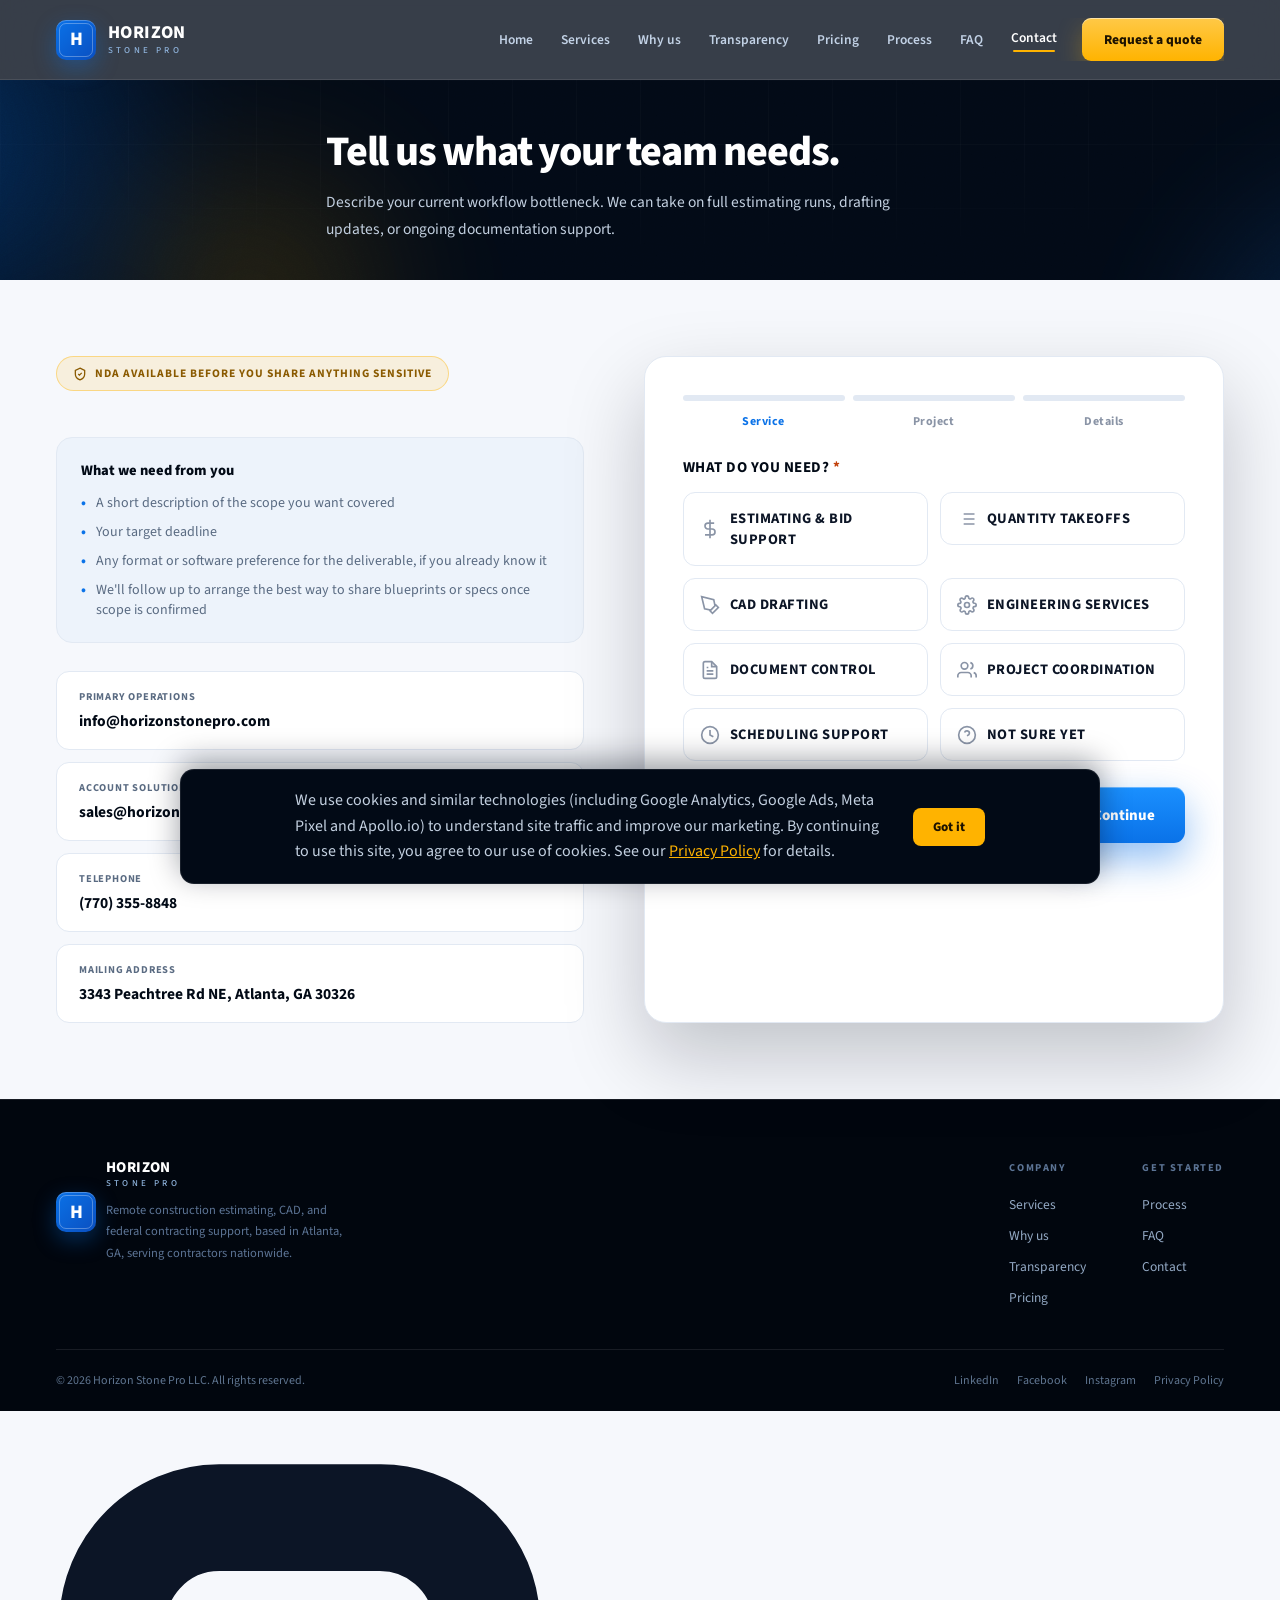
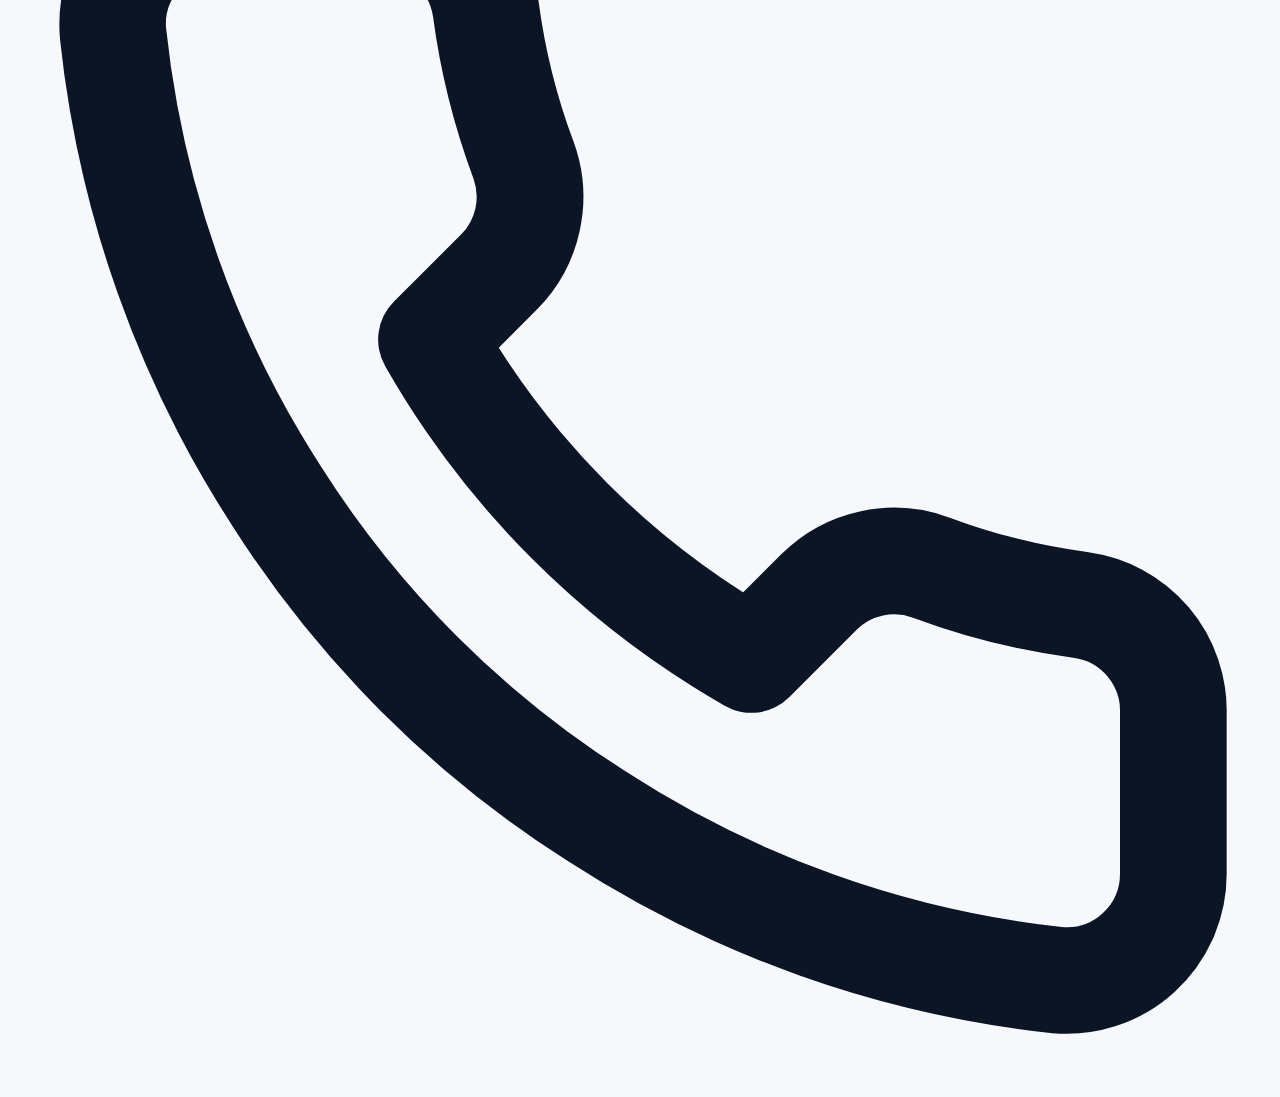
==== commit 04155437: "Mobile compaction, click-to-call, sample report lead magnet" ====
--- a/contact.html
+++ b/contact.html
@@ -283,5 +283,6 @@
   <button id="cookie-accept" type="button">Got it</button>
 </div>
 <script src="assets/script.js"></script>
+<a class="call-fab" href="tel:+17703558848" aria-label="Call Horizon Stone Pro now"><svg viewBox="0 0 24 24" fill="none" stroke="currentColor" stroke-width="2" stroke-linecap="round" stroke-linejoin="round"><path d="M22 16.92v3a2 2 0 0 1-2.18 2 19.79 19.79 0 0 1-8.63-3.07 19.5 19.5 0 0 1-6-6 19.79 19.79 0 0 1-3.07-8.67A2 2 0 0 1 4.11 2h3a2 2 0 0 1 2 1.72c.127.96.361 1.903.7 2.81a2 2 0 0 1-.45 2.11L8.09 9.91a16 16 0 0 0 6 6l1.27-1.27a2 2 0 0 1 2.11-.45c.907.339 1.85.573 2.81.7A2 2 0 0 1 22 16.92z"/></svg></a>
 </body>
 </html>
--- a/assets/styles.css
+++ b/assets/styles.css
@@ -555,3 +555,82 @@
   .f-top{flex-direction:column}
   .img-card img{height:190px}
 }
+
+/* ============ Before/After takeoff slider ============ */
+.ba{position:relative;max-width:980px;margin:34px auto 0;border-radius:20px;overflow:hidden;border:1px solid var(--line);box-shadow:0 28px 70px rgba(12,21,38,.16);user-select:none;-webkit-user-select:none;touch-action:pan-y;cursor:ew-resize;background:#0c1526}
+.ba img{display:block;width:100%;height:auto;aspect-ratio:16/10;object-fit:cover;pointer-events:none}
+.ba-before{position:relative}
+.ba-after{position:absolute;inset:0;clip-path:inset(0 0 0 var(--bapos,50%))}
+.ba-after .ba-mark{position:absolute;inset:0;width:100%;height:100%;pointer-events:none}
+.ba-tag{position:absolute;top:14px;z-index:3;font-size:11px;font-weight:800;letter-spacing:.12em;text-transform:uppercase;padding:7px 13px;border-radius:999px;background:rgba(12,21,38,.72);color:#fff;backdrop-filter:blur(6px)}
+.ba-tag.before{left:14px}
+.ba-tag.after{right:14px;background:rgba(255,179,0,.92);color:#1d1200}
+.ba-handle{position:absolute;top:0;bottom:0;left:var(--bapos,50%);width:2px;margin-left:-1px;background:#fff;z-index:2;box-shadow:0 0 18px rgba(0,0,0,.45)}
+.ba-grip{position:absolute;top:50%;left:50%;transform:translate(-50%,-50%);width:52px;height:52px;border-radius:50%;background:#fff;display:flex;align-items:center;justify-content:center;box-shadow:0 8px 26px rgba(0,0,0,.35);color:#0c1526}
+.ba-grip svg{width:26px;height:26px}
+.ba-note{margin:14px auto 0;max-width:980px;text-align:center;font-size:12.5px;color:#8a94a6}
+
+/* ============ Onboarding timeline ============ */
+.tl{position:relative;margin-top:38px}
+.tl-rail{display:grid;grid-template-columns:repeat(4,1fr);gap:26px;position:relative}
+.tl-rail:before{content:"";position:absolute;top:23px;left:6%;right:6%;height:2px;background:linear-gradient(90deg,var(--blue-500),var(--amber-500));opacity:.35;border-radius:2px}
+.tl-step{position:relative;text-align:center;padding:0 6px}
+.tl-dot{position:relative;z-index:1;width:46px;height:46px;margin:0 auto 16px;border-radius:50%;background:#fff;border:2px solid var(--blue-500);display:flex;align-items:center;justify-content:center;font-weight:800;color:var(--blue-600);box-shadow:0 8px 22px rgba(10,114,232,.18)}
+.tl-step h3{font-size:16.5px;margin:0 0 8px;color:var(--ink)}
+.tl-step p{font-size:14px;line-height:1.6;color:#5b6b82;margin:0}
+@media(max-width:760px){
+  .tl-rail{grid-template-columns:1fr;gap:0}
+  .tl-rail:before{top:4%;bottom:4%;left:22px;right:auto;width:2px;height:auto;background:linear-gradient(180deg,var(--blue-500),var(--amber-500))}
+  .tl-step{text-align:left;padding:0 0 30px 64px}
+  .tl-step:last-child{padding-bottom:0}
+  .tl-dot{position:absolute;left:0;top:0;margin:0}
+}
+
+/* ============ In-house cost calculator ============ */
+.calc{max-width:860px;margin:36px auto 0;background:#fff;border:1px solid var(--line);border-radius:20px;box-shadow:0 24px 60px rgba(12,21,38,.10);overflow:hidden}
+.calc-body{padding:34px 34px 30px}
+.calc-row{margin-bottom:26px}
+.calc-row:last-child{margin-bottom:0}
+.calc-label{display:flex;justify-content:space-between;align-items:baseline;margin-bottom:10px;font-weight:700;font-size:15px;color:var(--ink)}
+.calc-val{font-weight:800;color:var(--blue-600);font-size:17px}
+.calc input[type=range]{width:100%;accent-color:var(--blue-600);height:28px;cursor:pointer}
+.calc select{width:100%;padding:13px 14px;border:1.5px solid var(--line);border-radius:10px;font:inherit;font-size:15px;color:var(--ink);background:#fff}
+.calc-out{background:linear-gradient(135deg,#0c1526,#132a4d);padding:30px 34px;display:flex;flex-wrap:wrap;gap:18px 40px;align-items:center;justify-content:space-between}
+.calc-num{color:#fff}
+.calc-num small{display:block;font-size:12px;letter-spacing:.1em;text-transform:uppercase;color:#9db2cc;margin-bottom:6px}
+.calc-num strong{font-size:clamp(30px,4vw,44px);font-weight:800;letter-spacing:-.01em}
+.calc-num strong em{font-style:normal;color:var(--amber-400)}
+.calc-out .btn{flex-shrink:0}
+.calc-fine{padding:14px 34px;font-size:12px;color:#8a94a6;border-top:1px solid var(--line-ondark);background:#f7fafd}
+@media(max-width:640px){.calc-body{padding:24px 20px}.calc-out{padding:24px 20px}.calc-fine{padding:12px 20px}}
+
+/* ============ Multi-step quote form ============ */
+.msf-progress{display:flex;gap:8px;margin-bottom:26px}
+.msf-seg{flex:1;text-align:center}
+.msf-bar{height:6px;border-radius:99px;background:var(--line);overflow:hidden;margin-bottom:8px}
+.msf-bar i{display:block;height:100%;width:0;background:linear-gradient(90deg,var(--blue-500),var(--amber-500));border-radius:99px;transition:width .45s cubic-bezier(.2,.7,.2,1)}
+.msf-seg span{font-size:12px;font-weight:700;color:#8a94a6;letter-spacing:.04em}
+.msf-seg.active span{color:var(--blue-600)}
+.msf-seg.done .msf-bar i{width:100%!important}
+.msf-step{display:none}
+.msf-step.show{display:block;animation:msfIn .35s ease}
+@keyframes msfIn{from{opacity:0;transform:translateY(10px)}to{opacity:1;transform:none}}
+.svc-pick{display:grid;grid-template-columns:repeat(2,1fr);gap:12px}
+.svc-pick label{position:relative;display:block;cursor:pointer}
+.svc-pick input{position:absolute;opacity:0;pointer-events:none}
+.svc-pick .pick-card{display:flex;align-items:center;gap:10px;padding:15px 16px;border:1.5px solid var(--line);border-radius:12px;font-weight:700;font-size:14.5px;color:var(--ink);transition:border-color .2s,box-shadow .2s,background .2s;background:#fff}
+.svc-pick .pick-card svg{width:20px;height:20px;flex-shrink:0;color:#8a94a6}
+.svc-pick input:checked+.pick-card{border-color:var(--blue-600);box-shadow:0 0 0 3px rgba(31,139,255,.15);background:#f4f9ff}
+.svc-pick input:checked+.pick-card svg{color:var(--blue-600)}
+.svc-pick input:focus-visible+.pick-card{outline:2px solid var(--blue-500);outline-offset:2px}
+@media(max-width:560px){.svc-pick{grid-template-columns:1fr}}
+.dropzone{display:block;border:2px dashed #b9c6d8;border-radius:14px;padding:30px 20px;text-align:center;cursor:pointer;transition:border-color .2s,background .2s;background:#fbfdff}
+.dropzone:hover,.dropzone.over{border-color:var(--blue-500);background:#f2f8ff}
+.dropzone b{display:block;font-size:15px;color:var(--ink);margin-bottom:6px}
+.dropzone span{font-size:13px;color:#8a94a6}
+.dropzone input{display:none}
+.dz-files{margin-top:12px;display:flex;flex-wrap:wrap;gap:8px}
+.dz-file{font-size:12.5px;font-weight:600;background:#eef4fc;color:#0a4fc0;border-radius:999px;padding:6px 12px}
+.msf-nav{display:flex;justify-content:space-between;gap:12px;margin-top:26px}
+.msf-err{display:none;margin-top:14px;font-size:13.5px;font-weight:600;color:#c2410c;background:#fff7ed;border:1px solid #fed7aa;border-radius:10px;padding:10px 14px}
+.msf-err.show{display:block}
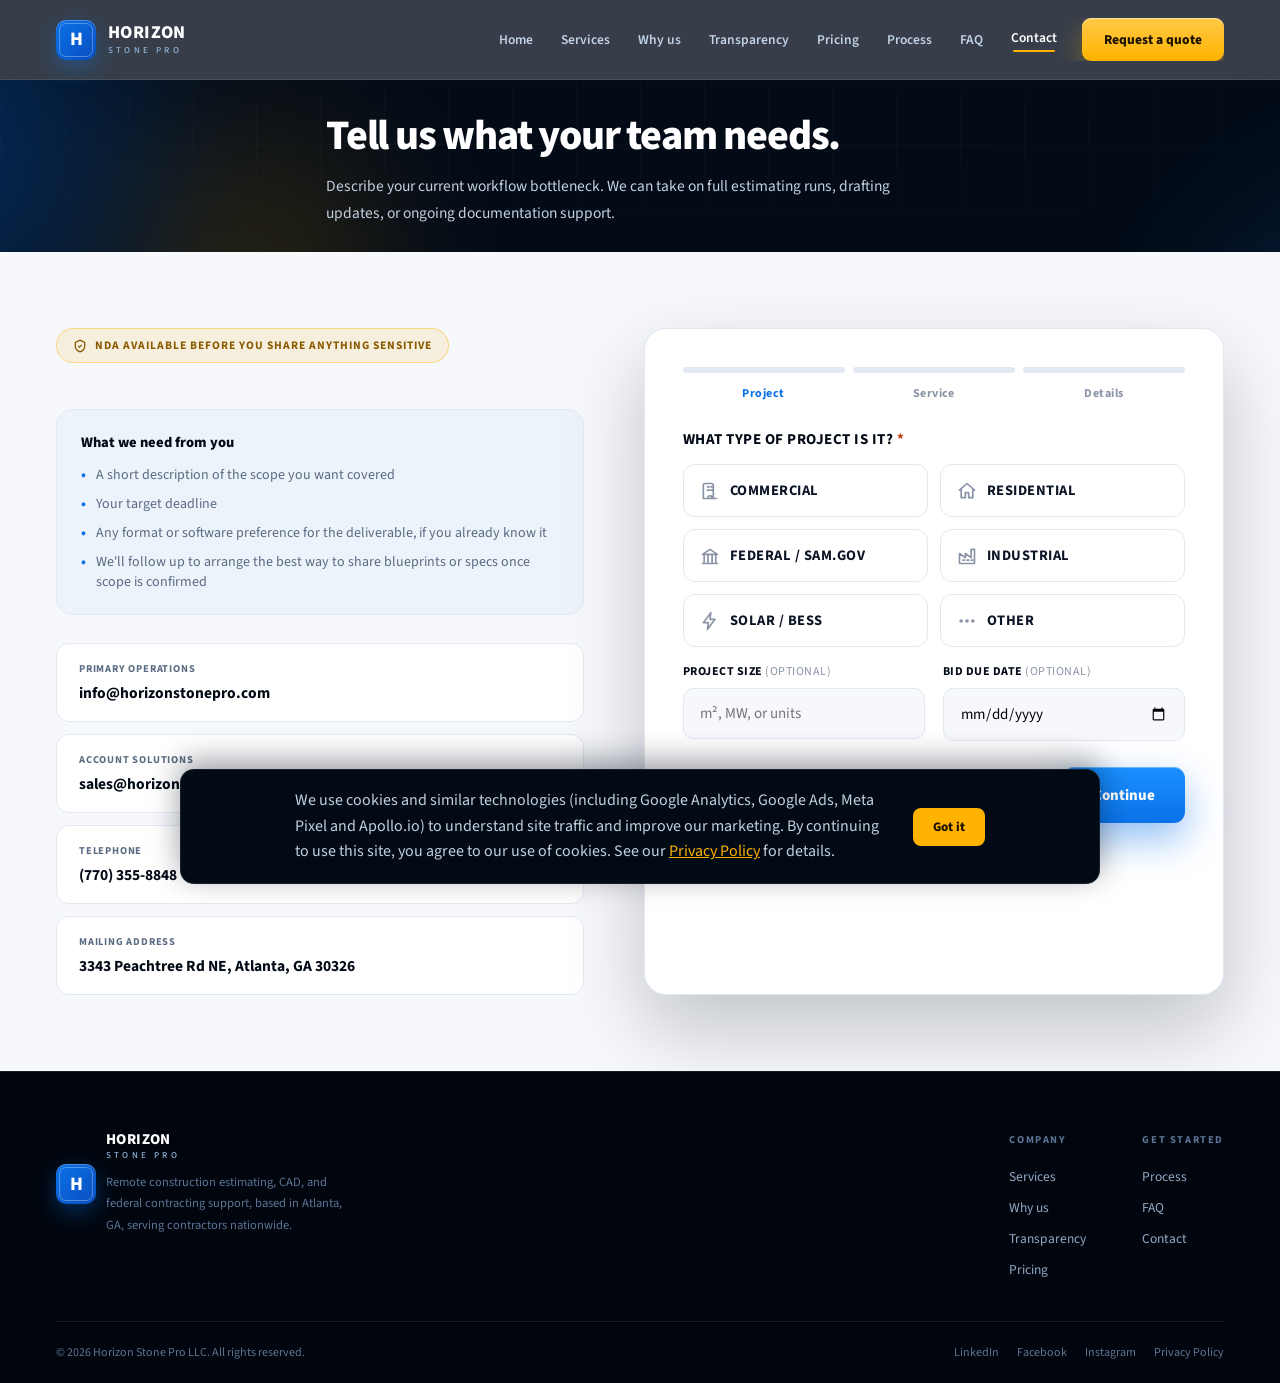
==== commit 2879d401: "Quote flow: project-first steps, deferred trackers, calculator anchor" ====
--- a/contact.html
+++ b/contact.html
@@ -3,33 +3,32 @@
 <head>
 <meta charset="UTF-8" />
 <meta name="viewport" content="width=device-width, initial-scale=1.0" />
-<script>function initApollo(){var n=Math.random().toString(36).substring(7),o=document.createElement("script");
-o.src="https://assets.apollo.io/micro/website-tracker/tracker.iife.js?nocache="+n,o.async=!0,o.defer=!0,
-o.onload=function(){window.trackingFunctions.onLoad({appId:"6a5068042f6001001c0e60f7"})},
-document.head.appendChild(o)}initApollo();</script>
 <script>
-!function(f,b,e,v,n,t,s)
-{if(f.fbq)return;n=f.fbq=function(){n.callMethod?
-n.callMethod.apply(n,arguments):n.queue.push(arguments)};
-if(!f._fbq)f._fbq=n;n.push=n;n.loaded=!0;n.version='2.0';
-n.queue=[];t=b.createElement(e);t.async=!0;
-t.src=v;s=b.getElementsByTagName(e)[0];
-s.parentNode.insertBefore(t,s)}(window, document,'script',
-'https://connect.facebook.net/en_US/fbevents.js');
-fbq('init', '1710334396977698');
-fbq('track', 'PageView');
+/* Marketing trackers load after idle / first interaction — keeps first paint fast. */
+window.dataLayer=window.dataLayer||[];function gtag(){dataLayer.push(arguments);}
+!function(f){if(f.fbq)return;var n=f.fbq=function(){n.callMethod?n.callMethod.apply(n,arguments):n.queue.push(arguments)};if(!f._fbq)f._fbq=n;n.push=n;n.loaded=!0;n.version='2.0';n.queue=[];}(window);
+function __loadTrackers(){
+  if(window.__trkDone)return;window.__trkDone=true;
+  var d=document;
+  var o=d.createElement('script');o.async=true;o.defer=true;
+  o.src='https://assets.apollo.io/micro/website-tracker/tracker.iife.js?nocache='+Math.random().toString(36).substring(7);
+  o.onload=function(){try{window.trackingFunctions.onLoad({appId:'6a5068042f6001001c0e60f7'});}catch(e){}};
+  d.head.appendChild(o);
+  var t=d.createElement('script');t.async=true;t.src='https://connect.facebook.net/en_US/fbevents.js';
+  t.onload=function(){try{fbq('init','1710334396977698');fbq('track','PageView');}catch(e){}};
+  d.head.appendChild(t);
+  var g=d.createElement('script');g.async=true;g.src='https://www.googletagmanager.com/gtag/js?id=G-XH3NT91CM4';
+  g.onload=function(){try{gtag('js',new Date());gtag('config','G-XH3NT91CM4');}catch(e){}};
+  d.head.appendChild(g);
+}
+function __trkKick(){if('requestIdleCallback' in window){requestIdleCallback(__loadTrackers,{timeout:5000});}else{setTimeout(__loadTrackers,3000);}}
+['pointerdown','keydown','scroll','touchstart'].forEach(function(ev){window.addEventListener(ev,__loadTrackers,{once:true,passive:true,capture:true});});
+__trkKick();
 </script>
 <noscript><img height="1" width="1" style="display:none"
 src="https://www.facebook.com/tr?id=1710334396977698&ev=PageView&noscript=1"
 /></noscript>
 <meta name="google-site-verification" content="11t34u-fYsiW8Rb8tABD-XB_9DcGZyjkOQjGakvrCC0" />
-<script async src="https://www.googletagmanager.com/gtag/js?id=G-XH3NT91CM4"></script>
-<script>
-  window.dataLayer = window.dataLayer || [];
-  function gtag(){dataLayer.push(arguments);}
-  gtag('js', new Date());
-  gtag('config', 'G-XH3NT91CM4');
-</script>
 <title>Contact & Request a Quote | Horizon Stone Pro</title>
 <meta name="description" content="Tell Horizon Stone Pro about your project. We'll follow up to scope estimating, CAD, or documentation support and send fixed pricing before any work starts." />
 <meta name="author" content="Horizon Stone Pro LLC" />
@@ -162,19 +161,36 @@
         <div class="c-row"><b>Mailing address</b><span>3343 Peachtree Rd NE, Atlanta, GA 30326</span></div>
       </div>
     </div>
-    <div class="form-card reveal">
+    <div class="form-card reveal" id="quote">
       <form id="contact-form" enctype="multipart/form-data" novalidate>
         <input type="text" name="_honey" style="display:none" tabindex="-1" autocomplete="off" aria-hidden="true" />
         <input type="hidden" name="_subject" value="New Horizon Stone Pro Website Request" />
         <input type="hidden" name="_template" value="table" />
         <input type="hidden" name="_captcha" value="false" />
         <div class="msf-progress" aria-hidden="true">
-          <div class="msf-seg active" data-seg="1"><div class="msf-bar"><i></i></div><span>Service</span></div>
-          <div class="msf-seg" data-seg="2"><div class="msf-bar"><i></i></div><span>Project</span></div>
+          <div class="msf-seg active" data-seg="1"><div class="msf-bar"><i></i></div><span>Project</span></div>
+          <div class="msf-seg" data-seg="2"><div class="msf-bar"><i></i></div><span>Service</span></div>
           <div class="msf-seg" data-seg="3"><div class="msf-bar"><i></i></div><span>Details</span></div>
         </div>
 
         <div class="msf-step show" data-step="1">
+          <div class="fg full" style="margin-bottom:14px"><label style="font-size:15px">What type of project is it? <span style="color:#c2410c">*</span></label></div>
+          <div class="svc-pick">
+            <label><input type="radio" name="project_type" value="Commercial"><span class="pick-card"><svg viewBox="0 0 24 24" fill="none" stroke="currentColor" stroke-width="2" stroke-linecap="round" stroke-linejoin="round"><path d="M4 21V5a2 2 0 0 1 2-2h8a2 2 0 0 1 2 2v16M4 21h16M9 7h2M9 11h2M13 7h2M13 11h2M10 21v-3h4v3"/></svg>Commercial</span></label>
+            <label><input type="radio" name="project_type" value="Residential"><span class="pick-card"><svg viewBox="0 0 24 24" fill="none" stroke="currentColor" stroke-width="2" stroke-linecap="round" stroke-linejoin="round"><path d="M3 11l9-8 9 8M5 10v10h5v-6h4v6h5V10"/></svg>Residential</span></label>
+            <label><input type="radio" name="project_type" value="Federal / SAM.gov"><span class="pick-card"><svg viewBox="0 0 24 24" fill="none" stroke="currentColor" stroke-width="2" stroke-linecap="round" stroke-linejoin="round"><path d="M3 21h18M5 21V10M9.5 21V10M14.5 21V10M19 21V10M3 10l9-6 9 6H3z"/></svg>Federal / SAM.gov</span></label>
+            <label><input type="radio" name="project_type" value="Industrial"><span class="pick-card"><svg viewBox="0 0 24 24" fill="none" stroke="currentColor" stroke-width="2" stroke-linecap="round" stroke-linejoin="round"><path d="M3 21V9l7 5V9l7 5V4h4v17H3zM7 17h2M12 17h2M17 17h2"/></svg>Industrial</span></label>
+            <label><input type="radio" name="project_type" value="Solar / BESS"><span class="pick-card"><svg viewBox="0 0 24 24" fill="none" stroke="currentColor" stroke-width="2" stroke-linecap="round" stroke-linejoin="round"><path d="M13 2L4 14h6l-1 8 9-12h-6l1-8z"/></svg>Solar / BESS</span></label>
+            <label><input type="radio" name="project_type" value="Other"><span class="pick-card"><svg viewBox="0 0 24 24" fill="none" stroke="currentColor" stroke-width="2" stroke-linecap="round" stroke-linejoin="round"><circle cx="5" cy="12" r="1.2"/><circle cx="12" cy="12" r="1.2"/><circle cx="19" cy="12" r="1.2"/></svg>Other</span></label>
+          </div>
+          <div class="f-grid" style="margin-top:16px">
+            <div class="fg"><label>Project size <span style="color:#8a94a6;font-weight:400">(optional)</span></label><input type="text" name="project_size" placeholder="m², MW, or units"/></div>
+            <div class="fg"><label>Bid due date <span style="color:#8a94a6;font-weight:400">(optional)</span></label><input type="date" name="bid_due_date"/></div>
+          </div>
+          <div class="msf-nav"><span></span><button type="button" class="btn btn-primary" data-msf-next>Continue</button></div>
+        </div>
+
+        <div class="msf-step" data-step="2">
           <div class="fg full" style="margin-bottom:14px"><label style="font-size:15px">What do you need? <span style="color:#c2410c">*</span></label></div>
           <div class="svc-pick">
             <label><input type="radio" name="service" value="Estimating & Bid Support"><span class="pick-card"><svg viewBox="0 0 24 24" fill="none" stroke="currentColor" stroke-width="2"><path d="M12 1v22M17 5H9.5a3.5 3.5 0 0 0 0 7h5a3.5 3.5 0 0 1 0 7H6"/></svg>Estimating &amp; Bid Support</span></label>
@@ -185,25 +201,6 @@
             <label><input type="radio" name="service" value="Project Coordination"><span class="pick-card"><svg viewBox="0 0 24 24" fill="none" stroke="currentColor" stroke-width="2"><path d="M17 21v-2a4 4 0 0 0-4-4H5a4 4 0 0 0-4 4v2"/><circle cx="9" cy="7" r="4"/><path d="M23 21v-2a4 4 0 0 0-3-3.87M16 3.13a4 4 0 0 1 0 7.75"/></svg>Project Coordination</span></label>
             <label><input type="radio" name="service" value="Scheduling Support"><span class="pick-card"><svg viewBox="0 0 24 24" fill="none" stroke="currentColor" stroke-width="2"><circle cx="12" cy="12" r="10"/><path d="M12 6v6l4 2"/></svg>Scheduling Support</span></label>
             <label><input type="radio" name="service" value="Not sure yet"><span class="pick-card"><svg viewBox="0 0 24 24" fill="none" stroke="currentColor" stroke-width="2"><circle cx="12" cy="12" r="10"/><path d="M9.09 9a3 3 0 0 1 5.83 1c0 2-3 3-3 3M12 17h.01"/></svg>Not sure yet</span></label>
-          </div>
-          <div class="msf-nav"><span></span><button type="button" class="btn btn-primary" data-msf-next>Continue</button></div>
-        </div>
-
-        <div class="msf-step" data-step="2">
-          <div class="f-grid">
-            <div class="fg"><label>Project type <span style="color:#c2410c">*</span></label>
-              <select name="project_type" id="msf-ptype">
-                <option value="">Select</option>
-                <option>Solar</option>
-                <option>BESS / Energy Storage</option>
-                <option>Commercial</option>
-                <option>Industrial</option>
-                <option>Residential</option>
-                <option>Other</option>
-              </select>
-            </div>
-            <div class="fg"><label>Project size <span style="color:#8a94a6;font-weight:400">(optional)</span></label><input type="text" name="project_size" placeholder="m², MW, or units"/></div>
-            <div class="fg full"><label>Bid due date <span style="color:#8a94a6;font-weight:400">(optional)</span></label><input type="date" name="bid_due_date"/></div>
           </div>
           <div class="msf-nav"><button type="button" class="btn btn-outline" data-msf-back>Back</button><button type="button" class="btn btn-primary" data-msf-next>Continue</button></div>
         </div>
--- a/assets/styles.css
+++ b/assets/styles.css
@@ -109,7 +109,7 @@
   -webkit-mask-image:radial-gradient(ellipse 90% 70% at 50% 30%,#000 30%,transparent 85%)}
 .hero-grain{position:absolute;inset:0;z-index:1;pointer-events:none;opacity:.5;mix-blend-mode:overlay;
   background-image:url("data:image/svg+xml,%3Csvg xmlns='http://www.w3.org/2000/svg' width='140' height='140'%3E%3Cfilter id='n'%3E%3CfeTurbulence type='fractalNoise' baseFrequency='.9' numOctaves='2'/%3E%3CfeColorMatrix type='saturate' values='0'/%3E%3C/filter%3E%3Crect width='140' height='140' filter='url(%23n)' opacity='.34'/%3E%3C/svg%3E")}
-.hero-in{position:relative;z-index:2;padding:clamp(60px,8vh,92px) 0 clamp(44px,6vh,64px);max-width:860px}
+.hero-in{position:relative;z-index:2;padding:clamp(48px,7vh,76px) 0 clamp(36px,5vh,52px);max-width:860px}
 .eyebrow{display:inline-flex;align-items:center;gap:10px;font-family:var(--body);font-size:11.5px;font-weight:600;
   letter-spacing:1.2px;text-transform:uppercase;color:#cfe3fb;
   background:rgba(31,139,255,.12);border:1px solid rgba(31,139,255,.38);
@@ -326,7 +326,7 @@
 .fed.fed-light .btn-outline-light:hover{border-color:var(--blue-600);color:var(--blue-600)}
 
 /* ---------- final CTA ---------- */
-.cta-final{position:relative;background:var(--navy-950);color:#fff;overflow:hidden;text-align:center;padding:clamp(52px,6.5vw,84px) 0;isolation:isolate}
+.cta-final{position:relative;background:var(--navy-950);color:#fff;overflow:hidden;text-align:center;padding:clamp(38px,5vw,60px) 0;isolation:isolate}
 .cta-final .hero-aurora{opacity:.7}
 .cta-final-in{position:relative;z-index:2;max-width:760px}
 .cta-final h2{font-weight:800;font-size:clamp(30px,4vw,46px);letter-spacing:-1.2px;line-height:1.06;margin-bottom:18px;color:#fff}
@@ -363,7 +363,7 @@
 .note{font-size:12.5px;color:#8ea3bd;text-align:center;padding:14px 0;font-family:var(--body)}
 
 /* ---------- interior page hero ---------- */
-.page-hero{background:var(--navy-950);color:#fff;position:relative;overflow:hidden;padding:50px 0 38px;isolation:isolate}
+.page-hero{background:var(--navy-950);color:#fff;position:relative;overflow:hidden;padding:34px 0 26px;isolation:isolate}
 .page-hero .hero-aurora{opacity:.55}
 .page-hero .hero-grid{opacity:.4}
 .page-hero-in{position:relative;z-index:2;max-width:740px}
@@ -542,18 +542,118 @@
 .split-img img{width:100%;border-radius:20px;box-shadow:var(--shadow-lg);display:block;object-fit:cover}
 @media(max-width:900px){.img-grid{grid-template-columns:1fr;max-width:520px;margin:0 auto}.img-card img{height:210px}}
 
-/* ---------- mobile tightening ---------- */
+/* ---------- mobile tightening: short, dense, app-like ---------- */
 @media(max-width:680px){
-  .hero-in{padding:52px 0 44px}
+  /* hero */
+  .hero-in{padding:40px 0 30px}
+  .hero h1{font-size:31px;letter-spacing:-.8px;margin-bottom:14px}
+  .hero p.lead{font-size:15px;line-height:1.6;margin-bottom:20px}
+  .eyebrow{font-size:10px;padding:6px 12px;margin-bottom:14px}
   .hero-actions{display:flex;flex-direction:column;align-items:stretch}
-  .hero-actions .btn{justify-content:center}
-  .page-hero{padding:38px 0 30px}
-  .psec{padding:44px 0}
-  .head{margin-bottom:26px}
-  .eyebrow{font-size:10.5px}
-  .tst-card{border-radius:18px}
-  .f-top{flex-direction:column}
-  .img-card img{height:190px}
+  .hero-actions .btn{justify-content:center;min-height:50px;font-size:14px}
+  .page-hero{padding:28px 0 22px}
+  .page-hero h1{font-size:29px;letter-spacing:-.6px}
+  .page-hero p{font-size:14.5px}
+  /* sections rhythm */
+  .psec{padding:28px 0}
+  .head{margin-bottom:18px}
+  .head h2{font-size:24px;margin-bottom:12px;letter-spacing:-.6px}
+  .head p{font-size:14.5px;line-height:1.6}
+  .sheet-label{margin-bottom:10px}
+  .btn{min-height:50px;padding:0 22px;font-size:14px}
+  /* pillar rows */
+  .pillar-row{padding:16px 0;gap:8px}
+  .pillar-n{font-size:32px}
+  .pillar-name{font-size:16.5px}
+  .pillar-body p{font-size:14px}
+  .pillar-tags{margin-top:8px}
+  .soft-strip{padding-top:18px;gap:12px}
+  /* service cards */
+  .svc-grid{gap:12px}
+  .svc-card{padding:18px;border-radius:14px}
+  .svc-icon{width:40px;height:40px;margin-bottom:12px}
+  .svc-card h3{font-size:15.5px;margin-bottom:6px}
+  .svc-card p{font-size:13.5px;line-height:1.55}
+  /* images */
+  .img-grid{gap:14px}
+  .img-card img{height:150px}
+  .img-card figcaption{padding:12px 14px}
+  .img-card figcaption b{font-size:15px;margin-bottom:4px}
+  .img-card figcaption span{font-size:13px;line-height:1.5}
+  /* testimonial */
+  .tst-card{border-radius:16px;padding:22px 18px}
+  .tst-card p{font-size:14.5px}
+  /* before/after slider */
+  .ba{margin-top:20px;border-radius:14px}
+  .ba-grip{width:44px;height:44px}
+  .ba-note{font-size:12px;margin-top:10px}
+  /* onboarding timeline */
+  .tl{margin-top:22px}
+  .tl-step{padding:0 0 18px 54px}
+  .tl-rail:before{left:18px}
+  .tl-dot{width:36px;height:36px;font-size:14px}
+  .tl-step h3{font-size:15px;margin-bottom:5px}
+  .tl-step p{font-size:13.5px;line-height:1.55}
+  /* coverage + federal + final cta */
+  .coverage{padding:30px 0}
+  .coverage h2,.fed h2{font-size:23px!important;margin-bottom:10px}
+  .fed{padding:34px 0}
+  .fed.fed-light{padding:30px 0}
+  .fed-item{padding:16px}
+  .cta-final{padding:38px 0}
+  .cta-final h2{font-size:25px;margin-bottom:12px}
+  .cta-final p{font-size:14.5px;margin-bottom:24px}
+  /* cost calculator */
+  .calc{margin-top:20px;border-radius:16px}
+  .calc-body{padding:18px 16px 16px}
+  .calc-row{margin-bottom:15px}
+  .calc-label{font-size:14px;margin-bottom:6px}
+  .calc-val{font-size:15.5px}
+  .calc input[type=range]{height:24px}
+  .calc-out{padding:16px;gap:10px}
+  .calc-num strong{font-size:28px}
+  .calc-fine{font-size:11.5px;padding:10px 16px}
+  /* multi-step form */
+  .msf-progress{margin-bottom:18px}
+  .svc-pick{gap:10px}
+  .svc-pick .pick-card{padding:11px 13px;font-size:13.5px;gap:8px}
+  .dropzone{padding:18px 14px}
+  .msf-nav{margin-top:18px}
+  .f-grid{gap:14px}
+  /* footer */
+  footer{padding:34px 0 0}
+  .f-top{flex-direction:column;padding-bottom:22px;gap:20px}
+  .f-bottom{padding:16px 0}
+  /* perf: kill heavy animated blurs on mobile */
+  .hero-aurora{filter:blur(28px);opacity:.75}
+  .hero-aurora i{animation:none}
+  /* sample lead magnet */
+  .sample-card{flex-direction:column;align-items:stretch;padding:16px;margin-top:18px}
+  .sc-table-wrap{max-height:280px}
+  .sc-table{font-size:12.5px}
+  .sc-table th,.sc-table td{padding:6px 10px}
+  .sc-icon{width:40px;height:40px}
+  .sc-body b{font-size:15px}
+  .sc-body>span{font-size:13.5px}
+  /* testimonial highlight */
+  .t-card{padding:22px 18px 20px;text-align:left}
+  .t-card::before{font-size:46px;left:14px}
+  .t-card p{font-size:16px}
+  /* mobile swipe carousels: card grids become horizontal swipe rows */
+  .svc-grid,.img-grid{display:flex;overflow-x:auto;scroll-snap-type:x mandatory;-webkit-overflow-scrolling:touch;
+    gap:12px;margin:0 -16px;padding:4px 16px 14px;max-width:none;scrollbar-width:none}
+  .svc-grid::-webkit-scrollbar,.img-grid::-webkit-scrollbar{display:none}
+  .svc-card,.img-card{min-width:82%;scroll-snap-align:start;margin:0;flex-shrink:0}
+}
+
+/* ---------- floating click-to-call (mobile only) ---------- */
+.call-fab{display:none}
+@media(max-width:680px){
+  .call-fab{display:flex;position:fixed;right:16px;bottom:16px;z-index:60;width:58px;height:58px;border-radius:50%;
+    background:linear-gradient(180deg,var(--amber-400),var(--amber-500));color:#1d1200;align-items:center;justify-content:center;
+    box-shadow:0 12px 30px rgba(255,179,0,.45),0 4px 12px rgba(0,0,0,.25);text-decoration:none}
+  .call-fab svg{width:26px;height:26px}
+  .call-fab:active{transform:scale(.94)}
 }
 
 /* ============ Before/After takeoff slider ============ */
@@ -561,6 +661,8 @@
 .ba img{display:block;width:100%;height:auto;aspect-ratio:16/10;object-fit:cover;pointer-events:none}
 .ba-before{position:relative}
 .ba-after{position:absolute;inset:0;clip-path:inset(0 0 0 var(--bapos,50%))}
+.ba.auto .ba-after{transition:clip-path .85s cubic-bezier(.6,0,.3,1)}
+.ba.auto .ba-handle{transition:left .85s cubic-bezier(.6,0,.3,1)}
 .ba-after .ba-mark{position:absolute;inset:0;width:100%;height:100%;pointer-events:none}
 .ba-tag{position:absolute;top:14px;z-index:3;font-size:11px;font-weight:800;letter-spacing:.12em;text-transform:uppercase;padding:7px 13px;border-radius:999px;background:rgba(12,21,38,.72);color:#fff;backdrop-filter:blur(6px)}
 .ba-tag.before{left:14px}
@@ -603,6 +705,58 @@
 .calc-out .btn{flex-shrink:0}
 .calc-fine{padding:14px 34px;font-size:12px;color:#8a94a6;border-top:1px solid var(--line-ondark);background:#f7fafd}
 @media(max-width:640px){.calc-body{padding:24px 20px}.calc-out{padding:24px 20px}.calc-fine{padding:12px 20px}}
+
+/* ============ Sample report lead magnet ============ */
+.sample-card{max-width:680px;margin:24px auto 0;background:#fff;border:1px solid var(--line);border-radius:16px;
+  padding:20px 22px;display:flex;gap:16px;align-items:flex-start;box-shadow:var(--shadow)}
+.sc-icon{width:46px;height:46px;flex-shrink:0;border-radius:12px;background:#eef4fc;color:var(--blue-600);
+  display:flex;align-items:center;justify-content:center}
+.sc-icon svg{width:24px;height:24px}
+.sc-body b{display:block;font-size:16px;color:var(--ink);margin-bottom:4px}
+.sc-body>span{display:block;font-size:14px;color:#5b6b82;margin-bottom:12px;line-height:1.55}
+/* bid-ready showcase: plan slider + takeoff table side by side */
+.bid-showcase{display:grid;grid-template-columns:1.12fr .88fr;gap:14px;align-items:stretch;margin:20px 0 0}
+.bid-visual{min-width:0;background:#fff;border:1px solid var(--line);border-top:3px solid var(--blue-500);
+  border-radius:12px;padding:14px;display:flex;flex-direction:column}
+.bv-head{margin-bottom:8px}
+.bv-head b{display:block;font-size:13.5px;color:var(--navy)}
+.bv-head span{display:block;margin-top:2px;font-size:12px;color:var(--muted)}
+.bid-visual .ba{margin-top:0;max-width:none;border-radius:12px}
+.bid-visual .ba-note{margin-bottom:0}
+.bid-showcase .sample-card{margin-top:0;max-width:none;flex-direction:column;align-items:stretch;border-top:3px solid var(--blue-500);display:flex;padding:14px;border-radius:12px}
+.bid-showcase .sc-body{flex:1;display:flex;flex-direction:column;min-height:0}
+.bid-showcase .sc-table-wrap{flex:1;min-height:180px;max-height:none}
+.bid-showcase .sc-icon{display:none}
+.bid-showcase .sc-body b{font-size:13.5px;color:var(--navy)}
+.bid-showcase .sc-body>span{font-size:12px}
+.bid-visual .ba{margin-top:46px}
+@media(max-width:900px){
+  .bid-showcase{gap:10px}
+  .bid-visual{padding:10px}
+  .bid-visual .ba{margin-top:40px}
+  .bid-showcase .sample-card{padding:10px}
+  .bid-showcase .sc-table-wrap{flex:none;max-height:280px;min-height:0}
+}
+.sc-table-wrap{overflow:auto;margin-top:12px;border:1px solid var(--line);border-radius:10px;max-height:340px}
+.sc-table{width:100%;min-width:300px;border-collapse:collapse;font-size:13.5px}
+.sc-table thead th{position:sticky;top:0;z-index:1}
+.sc-table th{text-align:left;padding:8px 12px;background:var(--navy);color:#fff;font-size:11.5px;letter-spacing:.06em;text-transform:uppercase}
+.sc-table td{padding:7px 12px;border-top:1px solid var(--line)}
+.sc-table th:nth-child(2),.sc-table th:nth-child(3),.sc-table td:nth-child(2),.sc-table td:nth-child(3){text-align:right;white-space:nowrap}
+.sc-table .sc-div td{background:var(--blue-50);font-weight:700;color:var(--navy);font-size:12.5px;border-top:1px solid var(--line)}
+.sc-note{margin:10px 0 0;font-size:12.5px;color:var(--muted)}
+
+/* ============ Testimonial highlight ============ */
+.tsec{padding-top:10px;padding-bottom:10px}
+.t-card{margin:0 auto;max-width:760px;background:linear-gradient(180deg,#ffffff,#f4f8ff);
+  border:1px solid #d8e6fb;border-left:5px solid var(--blue-600);border-radius:16px;
+  padding:26px 30px;box-shadow:0 16px 38px rgba(10,60,150,.12);text-align:center;position:relative}
+.t-card::before{content:"\201C";position:absolute;top:0;left:20px;font-size:66px;line-height:1;
+  color:#bcd4f7;font-family:Georgia,'Times New Roman',serif;pointer-events:none}
+.t-card blockquote{margin:0}
+.t-card p{margin:0 0 14px;font-size:18px;line-height:1.65;color:#1e293b;font-weight:500}
+.t-card cite{font-style:normal;font-size:12.5px;letter-spacing:.14em;text-transform:uppercase;
+  color:var(--blue-700);font-weight:700}
 
 /* ============ Multi-step quote form ============ */
 .msf-progress{display:flex;gap:8px;margin-bottom:26px}
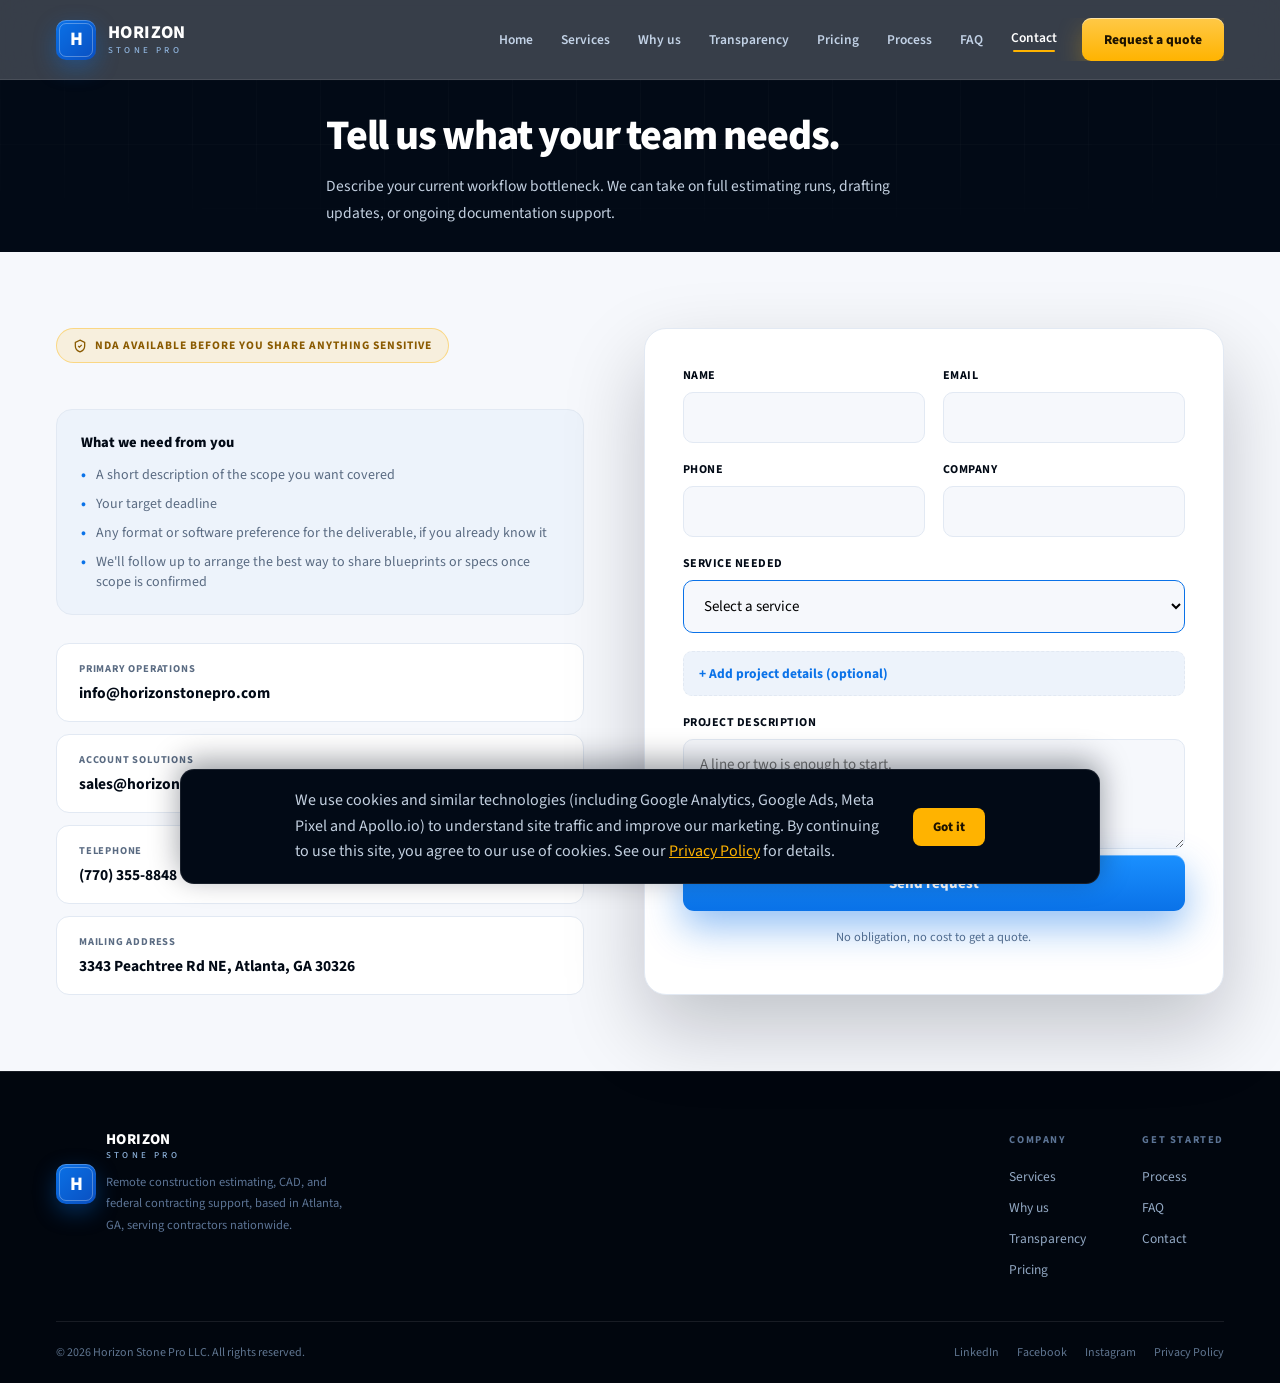
==== commit 863de3f7: "Homepage: new Our Work section with 6 industry cards (roofing, civil, commercial, residential, indus" ====
--- a/contact.html
+++ b/contact.html
@@ -3,32 +3,33 @@
 <head>
 <meta charset="UTF-8" />
 <meta name="viewport" content="width=device-width, initial-scale=1.0" />
+<script>function initApollo(){var n=Math.random().toString(36).substring(7),o=document.createElement("script");
+o.src="https://assets.apollo.io/micro/website-tracker/tracker.iife.js?nocache="+n,o.async=!0,o.defer=!0,
+o.onload=function(){window.trackingFunctions.onLoad({appId:"6a5068042f6001001c0e60f7"})},
+document.head.appendChild(o)}initApollo();</script>
 <script>
-/* Marketing trackers load after idle / first interaction — keeps first paint fast. */
-window.dataLayer=window.dataLayer||[];function gtag(){dataLayer.push(arguments);}
-!function(f){if(f.fbq)return;var n=f.fbq=function(){n.callMethod?n.callMethod.apply(n,arguments):n.queue.push(arguments)};if(!f._fbq)f._fbq=n;n.push=n;n.loaded=!0;n.version='2.0';n.queue=[];}(window);
-function __loadTrackers(){
-  if(window.__trkDone)return;window.__trkDone=true;
-  var d=document;
-  var o=d.createElement('script');o.async=true;o.defer=true;
-  o.src='https://assets.apollo.io/micro/website-tracker/tracker.iife.js?nocache='+Math.random().toString(36).substring(7);
-  o.onload=function(){try{window.trackingFunctions.onLoad({appId:'6a5068042f6001001c0e60f7'});}catch(e){}};
-  d.head.appendChild(o);
-  var t=d.createElement('script');t.async=true;t.src='https://connect.facebook.net/en_US/fbevents.js';
-  t.onload=function(){try{fbq('init','1710334396977698');fbq('track','PageView');}catch(e){}};
-  d.head.appendChild(t);
-  var g=d.createElement('script');g.async=true;g.src='https://www.googletagmanager.com/gtag/js?id=G-XH3NT91CM4';
-  g.onload=function(){try{gtag('js',new Date());gtag('config','G-XH3NT91CM4');}catch(e){}};
-  d.head.appendChild(g);
-}
-function __trkKick(){if('requestIdleCallback' in window){requestIdleCallback(__loadTrackers,{timeout:5000});}else{setTimeout(__loadTrackers,3000);}}
-['pointerdown','keydown','scroll','touchstart'].forEach(function(ev){window.addEventListener(ev,__loadTrackers,{once:true,passive:true,capture:true});});
-__trkKick();
+!function(f,b,e,v,n,t,s)
+{if(f.fbq)return;n=f.fbq=function(){n.callMethod?
+n.callMethod.apply(n,arguments):n.queue.push(arguments)};
+if(!f._fbq)f._fbq=n;n.push=n;n.loaded=!0;n.version='2.0';
+n.queue=[];t=b.createElement(e);t.async=!0;
+t.src=v;s=b.getElementsByTagName(e)[0];
+s.parentNode.insertBefore(t,s)}(window, document,'script',
+'https://connect.facebook.net/en_US/fbevents.js');
+fbq('init', '1710334396977698');
+fbq('track', 'PageView');
 </script>
 <noscript><img height="1" width="1" style="display:none"
 src="https://www.facebook.com/tr?id=1710334396977698&ev=PageView&noscript=1"
 /></noscript>
 <meta name="google-site-verification" content="11t34u-fYsiW8Rb8tABD-XB_9DcGZyjkOQjGakvrCC0" />
+<script async src="https://www.googletagmanager.com/gtag/js?id=G-XH3NT91CM4"></script>
+<script>
+  window.dataLayer = window.dataLayer || [];
+  function gtag(){dataLayer.push(arguments);}
+  gtag('js', new Date());
+  gtag('config', 'G-XH3NT91CM4');
+</script>
 <title>Contact & Request a Quote | Horizon Stone Pro</title>
 <meta name="description" content="Tell Horizon Stone Pro about your project. We'll follow up to scope estimating, CAD, or documentation support and send fixed pricing before any work starts." />
 <meta name="author" content="Horizon Stone Pro LLC" />
@@ -102,7 +103,7 @@
 </script>
 <link rel="preconnect" href="https://fonts.googleapis.com">
 <link rel="preconnect" href="https://fonts.gstatic.com" crossorigin>
-<link href="https://fonts.googleapis.com/css2?family=Source+Sans+3:wght@400;500;600;700;800&display=swap" rel="stylesheet">
+<link href="https://fonts.googleapis.com/css2?family=Source+Sans+3:wght@400;500;600;700;800&family=IBM+Plex+Mono:wght@500;600&display=swap" rel="stylesheet">
 <link rel="stylesheet" href="assets/styles.css">
 </head>
 <body>
@@ -113,7 +114,6 @@
       <div class="bmark">H</div>
       <div class="btxt">HORIZON<span>STONE&nbsp;PRO</span></div>
     </a>
-    <button class="nav-toggle" type="button" aria-label="Open menu" aria-expanded="false"><span></span><span></span><span></span></button>
     <nav>
       <a class="nl" href="index.html">Home</a>
       <a class="nl" href="services.html">Services</a>
@@ -129,9 +129,7 @@
 </header>
 <main id="top">
 <section class="page-hero">
-  <div class="hero-aurora"><i></i><i></i><i></i></div>
   <div class="hero-grid"></div>
-  <div class="hero-grain"></div>
   <div class="wrap page-hero-in">
     <h1>Tell us what your team needs.</h1>
     <p>Describe your current workflow bottleneck. We can take on full estimating runs, drafting updates, or ongoing documentation support.</p>
@@ -161,71 +159,49 @@
         <div class="c-row"><b>Mailing address</b><span>3343 Peachtree Rd NE, Atlanta, GA 30326</span></div>
       </div>
     </div>
-    <div class="form-card reveal" id="quote">
-      <form id="contact-form" enctype="multipart/form-data" novalidate>
+    <div class="form-card reveal">
+      <form id="contact-form">
         <input type="text" name="_honey" style="display:none" tabindex="-1" autocomplete="off" aria-hidden="true" />
         <input type="hidden" name="_subject" value="New Horizon Stone Pro Website Request" />
         <input type="hidden" name="_template" value="table" />
         <input type="hidden" name="_captcha" value="false" />
-        <div class="msf-progress" aria-hidden="true">
-          <div class="msf-seg active" data-seg="1"><div class="msf-bar"><i></i></div><span>Project</span></div>
-          <div class="msf-seg" data-seg="2"><div class="msf-bar"><i></i></div><span>Service</span></div>
-          <div class="msf-seg" data-seg="3"><div class="msf-bar"><i></i></div><span>Details</span></div>
-        </div>
-
-        <div class="msf-step show" data-step="1">
-          <div class="fg full" style="margin-bottom:14px"><label style="font-size:15px">What type of project is it? <span style="color:#c2410c">*</span></label></div>
-          <div class="svc-pick">
-            <label><input type="radio" name="project_type" value="Commercial"><span class="pick-card"><svg viewBox="0 0 24 24" fill="none" stroke="currentColor" stroke-width="2" stroke-linecap="round" stroke-linejoin="round"><path d="M4 21V5a2 2 0 0 1 2-2h8a2 2 0 0 1 2 2v16M4 21h16M9 7h2M9 11h2M13 7h2M13 11h2M10 21v-3h4v3"/></svg>Commercial</span></label>
-            <label><input type="radio" name="project_type" value="Residential"><span class="pick-card"><svg viewBox="0 0 24 24" fill="none" stroke="currentColor" stroke-width="2" stroke-linecap="round" stroke-linejoin="round"><path d="M3 11l9-8 9 8M5 10v10h5v-6h4v6h5V10"/></svg>Residential</span></label>
-            <label><input type="radio" name="project_type" value="Federal / SAM.gov"><span class="pick-card"><svg viewBox="0 0 24 24" fill="none" stroke="currentColor" stroke-width="2" stroke-linecap="round" stroke-linejoin="round"><path d="M3 21h18M5 21V10M9.5 21V10M14.5 21V10M19 21V10M3 10l9-6 9 6H3z"/></svg>Federal / SAM.gov</span></label>
-            <label><input type="radio" name="project_type" value="Industrial"><span class="pick-card"><svg viewBox="0 0 24 24" fill="none" stroke="currentColor" stroke-width="2" stroke-linecap="round" stroke-linejoin="round"><path d="M3 21V9l7 5V9l7 5V4h4v17H3zM7 17h2M12 17h2M17 17h2"/></svg>Industrial</span></label>
-            <label><input type="radio" name="project_type" value="Solar / BESS"><span class="pick-card"><svg viewBox="0 0 24 24" fill="none" stroke="currentColor" stroke-width="2" stroke-linecap="round" stroke-linejoin="round"><path d="M13 2L4 14h6l-1 8 9-12h-6l1-8z"/></svg>Solar / BESS</span></label>
-            <label><input type="radio" name="project_type" value="Other"><span class="pick-card"><svg viewBox="0 0 24 24" fill="none" stroke="currentColor" stroke-width="2" stroke-linecap="round" stroke-linejoin="round"><circle cx="5" cy="12" r="1.2"/><circle cx="12" cy="12" r="1.2"/><circle cx="19" cy="12" r="1.2"/></svg>Other</span></label>
+        <div class="f-grid">
+          <div class="fg"><label>Name</label><input required type="text" name="name"/></div>
+          <div class="fg"><label>Email</label><input required type="email" name="email"/></div>
+          <div class="fg"><label>Phone</label><input type="tel" name="phone"/></div>
+          <div class="fg"><label>Company</label><input type="text" name="company"/></div>
+          <div class="fg full"><label>Service needed</label>
+            <select required name="service">
+              <option value="">Select a service</option>
+              <option>Estimating &amp; Bid Support</option>
+              <option>Quantity Takeoffs</option>
+              <option>CAD Drafting</option>
+              <option>Engineering Services</option>
+              <option>Document Control</option>
+              <option>Project Coordination</option>
+              <option>Scheduling Support</option>
+              <option>Not sure yet</option>
+            </select>
           </div>
-          <div class="f-grid" style="margin-top:16px">
-            <div class="fg"><label>Project size <span style="color:#8a94a6;font-weight:400">(optional)</span></label><input type="text" name="project_size" placeholder="m², MW, or units"/></div>
-            <div class="fg"><label>Bid due date <span style="color:#8a94a6;font-weight:400">(optional)</span></label><input type="date" name="bid_due_date"/></div>
+          <button type="button" class="extra-toggle full" id="extra-toggle">+ Add project details (optional)</button>
+          <div class="extra-fields" id="extra-fields">
+            <div class="fg"><label>Project type</label>
+              <select name="project_type">
+                <option value="">Select if known</option>
+                <option>Solar</option>
+                <option>BESS / Energy Storage</option>
+                <option>Commercial</option>
+                <option>Industrial</option>
+                <option>Residential</option>
+                <option>Other</option>
+              </select>
+            </div>
+            <div class="fg"><label>Project size (m&sup2; or MW)</label><input type="text" name="project_size" placeholder="Optional"/></div>
+            <div class="fg full"><label>Bid due date</label><input type="date" name="bid_due_date"/></div>
           </div>
-          <div class="msf-nav"><span></span><button type="button" class="btn btn-primary" data-msf-next>Continue</button></div>
-        </div>
-
-        <div class="msf-step" data-step="2">
-          <div class="fg full" style="margin-bottom:14px"><label style="font-size:15px">What do you need? <span style="color:#c2410c">*</span></label></div>
-          <div class="svc-pick">
-            <label><input type="radio" name="service" value="Estimating & Bid Support"><span class="pick-card"><svg viewBox="0 0 24 24" fill="none" stroke="currentColor" stroke-width="2"><path d="M12 1v22M17 5H9.5a3.5 3.5 0 0 0 0 7h5a3.5 3.5 0 0 1 0 7H6"/></svg>Estimating &amp; Bid Support</span></label>
-            <label><input type="radio" name="service" value="Quantity Takeoffs"><span class="pick-card"><svg viewBox="0 0 24 24" fill="none" stroke="currentColor" stroke-width="2"><path d="M8 6h13M8 12h13M8 18h13M3 6h.01M3 12h.01M3 18h.01"/></svg>Quantity Takeoffs</span></label>
-            <label><input type="radio" name="service" value="CAD Drafting"><span class="pick-card"><svg viewBox="0 0 24 24" fill="none" stroke="currentColor" stroke-width="2"><path d="M12 19l7-7 3 3-7 7-3-3zM18 13l-1.5-7.5L2 2l3.5 14.5L13 18l5-5z"/></svg>CAD Drafting</span></label>
-            <label><input type="radio" name="service" value="Engineering Services"><span class="pick-card"><svg viewBox="0 0 24 24" fill="none" stroke="currentColor" stroke-width="2"><circle cx="12" cy="12" r="3"/><path d="M19.4 15a1.65 1.65 0 0 0 .33 1.82l.06.06a2 2 0 1 1-2.83 2.83l-.06-.06a1.65 1.65 0 0 0-1.82-.33 1.65 1.65 0 0 0-1 1.51V21a2 2 0 1 1-4 0v-.09a1.65 1.65 0 0 0-1-1.51 1.65 1.65 0 0 0-1.82.33l-.06.06a2 2 0 1 1-2.83-2.83l.06-.06a1.65 1.65 0 0 0 .33-1.82 1.65 1.65 0 0 0-1.51-1H3a2 2 0 1 1 0-4h.09a1.65 1.65 0 0 0 1.51-1 1.65 1.65 0 0 0-.33-1.82l-.06-.06a2 2 0 1 1 2.83-2.83l.06.06a1.65 1.65 0 0 0 1.82.33h.01a1.65 1.65 0 0 0 1-1.51V3a2 2 0 1 1 4 0v.09a1.65 1.65 0 0 0 1 1.51h.01a1.65 1.65 0 0 0 1.82-.33l.06-.06a2 2 0 1 1 2.83 2.83l-.06.06a1.65 1.65 0 0 0-.33 1.82v.01a1.65 1.65 0 0 0 1.51 1H21a2 2 0 1 1 0 4h-.09a1.65 1.65 0 0 0-1.51 1z"/></svg>Engineering Services</span></label>
-            <label><input type="radio" name="service" value="Document Control"><span class="pick-card"><svg viewBox="0 0 24 24" fill="none" stroke="currentColor" stroke-width="2"><path d="M14 2H6a2 2 0 0 0-2 2v16a2 2 0 0 0 2 2h12a2 2 0 0 0 2-2V8z"/><path d="M14 2v6h6M16 13H8M16 17H8M10 9H8"/></svg>Document Control</span></label>
-            <label><input type="radio" name="service" value="Project Coordination"><span class="pick-card"><svg viewBox="0 0 24 24" fill="none" stroke="currentColor" stroke-width="2"><path d="M17 21v-2a4 4 0 0 0-4-4H5a4 4 0 0 0-4 4v2"/><circle cx="9" cy="7" r="4"/><path d="M23 21v-2a4 4 0 0 0-3-3.87M16 3.13a4 4 0 0 1 0 7.75"/></svg>Project Coordination</span></label>
-            <label><input type="radio" name="service" value="Scheduling Support"><span class="pick-card"><svg viewBox="0 0 24 24" fill="none" stroke="currentColor" stroke-width="2"><circle cx="12" cy="12" r="10"/><path d="M12 6v6l4 2"/></svg>Scheduling Support</span></label>
-            <label><input type="radio" name="service" value="Not sure yet"><span class="pick-card"><svg viewBox="0 0 24 24" fill="none" stroke="currentColor" stroke-width="2"><circle cx="12" cy="12" r="10"/><path d="M9.09 9a3 3 0 0 1 5.83 1c0 2-3 3-3 3M12 17h.01"/></svg>Not sure yet</span></label>
-          </div>
-          <div class="msf-nav"><button type="button" class="btn btn-outline" data-msf-back>Back</button><button type="button" class="btn btn-primary" data-msf-next>Continue</button></div>
-        </div>
-
-        <div class="msf-step" data-step="3">
-          <div class="f-grid">
-            <div class="fg"><label>Name <span style="color:#c2410c">*</span></label><input type="text" name="name" id="msf-name" autocomplete="name"/></div>
-            <div class="fg"><label>Email <span style="color:#c2410c">*</span></label><input type="email" name="email" id="msf-email" autocomplete="email"/></div>
-            <div class="fg"><label>Phone <span style="color:#8a94a6;font-weight:400">(optional)</span></label><input type="tel" name="phone" autocomplete="tel"/></div>
-            <div class="fg"><label>Company <span style="color:#8a94a6;font-weight:400">(optional)</span></label><input type="text" name="company" autocomplete="organization"/></div>
-            <div class="fg full"><label>Project description <span style="color:#c2410c">*</span></label><textarea name="message" id="msf-msg" placeholder="A line or two is enough to start."></textarea></div>
-            <div class="fg full">
-              <label>Attach plans <span style="color:#8a94a6;font-weight:400">(optional — PDF, CAD, images)</span></label>
-              <label class="dropzone" id="msf-drop">
-                <input type="file" name="attachment" id="msf-file" multiple accept=".pdf,.dwg,.dxf,.rvt,.zip,.png,.jpg,.jpeg">
-                <b>Drop files here or click to browse</b>
-                <span>Up to 10 files · PDF, DWG, DXF, RVT, ZIP, images</span>
-              </label>
-              <div class="dz-files" id="msf-files"></div>
-            </div>
-          </div>
-          <div class="msf-nav"><button type="button" class="btn btn-outline" data-msf-back>Back</button><button class="btn btn-primary submit" id="submit-button" type="submit">Send request</button></div>
-        </div>
-
-        <div class="msf-err" id="msf-err" role="alert"></div>
+          <div class="fg full"><label>Project description</label><textarea required name="message" placeholder="A line or two is enough to start."></textarea></div>
+        </div>
+        <button class="btn btn-primary submit" id="submit-button" type="submit">Send request</button>
         <p class="form-note">No obligation, no cost to get a quote.</p>
       </form>
       <div class="form-status" id="form-status">
@@ -280,6 +256,5 @@
   <button id="cookie-accept" type="button">Got it</button>
 </div>
 <script src="assets/script.js"></script>
-<a class="call-fab" href="tel:+17703558848" aria-label="Call Horizon Stone Pro now"><svg viewBox="0 0 24 24" fill="none" stroke="currentColor" stroke-width="2" stroke-linecap="round" stroke-linejoin="round"><path d="M22 16.92v3a2 2 0 0 1-2.18 2 19.79 19.79 0 0 1-8.63-3.07 19.5 19.5 0 0 1-6-6 19.79 19.79 0 0 1-3.07-8.67A2 2 0 0 1 4.11 2h3a2 2 0 0 1 2 1.72c.127.96.361 1.903.7 2.81a2 2 0 0 1-.45 2.11L8.09 9.91a16 16 0 0 0 6 6l1.27-1.27a2 2 0 0 1 2.11-.45c.907.339 1.85.573 2.81.7A2 2 0 0 1 22 16.92z"/></svg></a>
 </body>
 </html>
--- a/assets/styles.css
+++ b/assets/styles.css
@@ -584,9 +584,6 @@
   .tst-card{border-radius:16px;padding:22px 18px}
   .tst-card p{font-size:14.5px}
   /* before/after slider */
-  .ba{margin-top:20px;border-radius:14px}
-  .ba-grip{width:44px;height:44px}
-  .ba-note{font-size:12px;margin-top:10px}
   /* onboarding timeline */
   .tl{margin-top:22px}
   .tl-step{padding:0 0 18px 54px}
@@ -628,13 +625,6 @@
   .hero-aurora{filter:blur(28px);opacity:.75}
   .hero-aurora i{animation:none}
   /* sample lead magnet */
-  .sample-card{flex-direction:column;align-items:stretch;padding:16px;margin-top:18px}
-  .sc-table-wrap{max-height:280px}
-  .sc-table{font-size:12.5px}
-  .sc-table th,.sc-table td{padding:6px 10px}
-  .sc-icon{width:40px;height:40px}
-  .sc-body b{font-size:15px}
-  .sc-body>span{font-size:13.5px}
   /* testimonial highlight */
   .t-card{padding:22px 18px 20px;text-align:left}
   .t-card::before{font-size:46px;left:14px}
@@ -657,20 +647,6 @@
 }
 
 /* ============ Before/After takeoff slider ============ */
-.ba{position:relative;max-width:980px;margin:34px auto 0;border-radius:20px;overflow:hidden;border:1px solid var(--line);box-shadow:0 28px 70px rgba(12,21,38,.16);user-select:none;-webkit-user-select:none;touch-action:pan-y;cursor:ew-resize;background:#0c1526}
-.ba img{display:block;width:100%;height:auto;aspect-ratio:16/10;object-fit:cover;pointer-events:none}
-.ba-before{position:relative}
-.ba-after{position:absolute;inset:0;clip-path:inset(0 0 0 var(--bapos,50%))}
-.ba.auto .ba-after{transition:clip-path .85s cubic-bezier(.6,0,.3,1)}
-.ba.auto .ba-handle{transition:left .85s cubic-bezier(.6,0,.3,1)}
-.ba-after .ba-mark{position:absolute;inset:0;width:100%;height:100%;pointer-events:none}
-.ba-tag{position:absolute;top:14px;z-index:3;font-size:11px;font-weight:800;letter-spacing:.12em;text-transform:uppercase;padding:7px 13px;border-radius:999px;background:rgba(12,21,38,.72);color:#fff;backdrop-filter:blur(6px)}
-.ba-tag.before{left:14px}
-.ba-tag.after{right:14px;background:rgba(255,179,0,.92);color:#1d1200}
-.ba-handle{position:absolute;top:0;bottom:0;left:var(--bapos,50%);width:2px;margin-left:-1px;background:#fff;z-index:2;box-shadow:0 0 18px rgba(0,0,0,.45)}
-.ba-grip{position:absolute;top:50%;left:50%;transform:translate(-50%,-50%);width:52px;height:52px;border-radius:50%;background:#fff;display:flex;align-items:center;justify-content:center;box-shadow:0 8px 26px rgba(0,0,0,.35);color:#0c1526}
-.ba-grip svg{width:26px;height:26px}
-.ba-note{margin:14px auto 0;max-width:980px;text-align:center;font-size:12.5px;color:#8a94a6}
 
 /* ============ Onboarding timeline ============ */
 .tl{position:relative;margin-top:38px}
@@ -707,44 +683,9 @@
 @media(max-width:640px){.calc-body{padding:24px 20px}.calc-out{padding:24px 20px}.calc-fine{padding:12px 20px}}
 
 /* ============ Sample report lead magnet ============ */
-.sample-card{max-width:680px;margin:24px auto 0;background:#fff;border:1px solid var(--line);border-radius:16px;
-  padding:20px 22px;display:flex;gap:16px;align-items:flex-start;box-shadow:var(--shadow)}
-.sc-icon{width:46px;height:46px;flex-shrink:0;border-radius:12px;background:#eef4fc;color:var(--blue-600);
-  display:flex;align-items:center;justify-content:center}
-.sc-icon svg{width:24px;height:24px}
-.sc-body b{display:block;font-size:16px;color:var(--ink);margin-bottom:4px}
-.sc-body>span{display:block;font-size:14px;color:#5b6b82;margin-bottom:12px;line-height:1.55}
 /* bid-ready showcase: plan slider + takeoff table side by side */
-.bid-showcase{display:grid;grid-template-columns:1.12fr .88fr;gap:14px;align-items:stretch;margin:20px 0 0}
-.bid-visual{min-width:0;background:#fff;border:1px solid var(--line);border-top:3px solid var(--blue-500);
-  border-radius:12px;padding:14px;display:flex;flex-direction:column}
-.bv-head{margin-bottom:8px}
-.bv-head b{display:block;font-size:13.5px;color:var(--navy)}
-.bv-head span{display:block;margin-top:2px;font-size:12px;color:var(--muted)}
-.bid-visual .ba{margin-top:0;max-width:none;border-radius:12px}
-.bid-visual .ba-note{margin-bottom:0}
-.bid-showcase .sample-card{margin-top:0;max-width:none;flex-direction:column;align-items:stretch;border-top:3px solid var(--blue-500);display:flex;padding:14px;border-radius:12px}
-.bid-showcase .sc-body{flex:1;display:flex;flex-direction:column;min-height:0}
-.bid-showcase .sc-table-wrap{flex:1;min-height:180px;max-height:none}
-.bid-showcase .sc-icon{display:none}
-.bid-showcase .sc-body b{font-size:13.5px;color:var(--navy)}
-.bid-showcase .sc-body>span{font-size:12px}
-.bid-visual .ba{margin-top:46px}
 @media(max-width:900px){
-  .bid-showcase{gap:10px}
-  .bid-visual{padding:10px}
-  .bid-visual .ba{margin-top:40px}
-  .bid-showcase .sample-card{padding:10px}
-  .bid-showcase .sc-table-wrap{flex:none;max-height:280px;min-height:0}
 }
-.sc-table-wrap{overflow:auto;margin-top:12px;border:1px solid var(--line);border-radius:10px;max-height:340px}
-.sc-table{width:100%;min-width:300px;border-collapse:collapse;font-size:13.5px}
-.sc-table thead th{position:sticky;top:0;z-index:1}
-.sc-table th{text-align:left;padding:8px 12px;background:var(--navy);color:#fff;font-size:11.5px;letter-spacing:.06em;text-transform:uppercase}
-.sc-table td{padding:7px 12px;border-top:1px solid var(--line)}
-.sc-table th:nth-child(2),.sc-table th:nth-child(3),.sc-table td:nth-child(2),.sc-table td:nth-child(3){text-align:right;white-space:nowrap}
-.sc-table .sc-div td{background:var(--blue-50);font-weight:700;color:var(--navy);font-size:12.5px;border-top:1px solid var(--line)}
-.sc-note{margin:10px 0 0;font-size:12.5px;color:var(--muted)}
 
 /* ============ Testimonial highlight ============ */
 .tsec{padding-top:10px;padding-bottom:10px}
@@ -788,3 +729,23 @@
 .msf-nav{display:flex;justify-content:space-between;gap:12px;margin-top:26px}
 .msf-err{display:none;margin-top:14px;font-size:13.5px;font-weight:600;color:#c2410c;background:#fff7ed;border:1px solid #fed7aa;border-radius:10px;padding:10px 14px}
 .msf-err.show{display:block}
+
+/* ---------- our work ---------- */
+.work-sec{background:var(--paper-2);border-top:1px solid var(--line);border-bottom:1px solid var(--line)}
+.work-grid{display:grid;grid-template-columns:repeat(auto-fit,minmax(300px,1fr));gap:20px;margin-top:8px}
+.work-card{background:var(--white);border:1px solid var(--line);border-radius:18px;overflow:hidden;box-shadow:var(--shadow);display:flex;flex-direction:column;transition:transform .25s,box-shadow .25s}
+.work-card:hover{transform:translateY(-4px);box-shadow:var(--shadow-lg)}
+.work-media{position:relative;height:190px;overflow:hidden;display:flex;align-items:flex-end;padding:16px;background:var(--navy-900)}
+.work-media img{position:absolute;inset:0;width:100%;height:100%;object-fit:cover;transition:transform .4s}
+.work-card:hover .work-media img{transform:scale(1.05)}
+.work-media::after{content:"";position:absolute;inset:0;background:linear-gradient(to top,rgba(11,42,74,.75),rgba(11,42,74,.05))}
+.work-tag{position:absolute;top:14px;left:14px;z-index:2;font-family:var(--mono);font-size:11.5px;font-weight:600;background:rgba(255,179,0,.92);color:#0b2a4a;padding:6px 12px;border-radius:6px;letter-spacing:.4px}
+.work-media-title{color:#fff;font-family:var(--display);font-size:17px;font-weight:700;line-height:1.3;position:relative;z-index:2;text-shadow:0 1px 8px rgba(0,0,0,.4)}
+.work-body{padding:22px;display:flex;flex-direction:column;gap:14px;flex:1}
+.work-what{font-size:14.5px;color:var(--muted);line-height:1.6;margin:0}
+.work-how{display:flex;flex-direction:column;gap:10px;background:var(--paper-2);border:1px solid var(--line);border-radius:12px;padding:16px}
+.work-step{display:flex;gap:12px;align-items:flex-start;font-size:13.5px;color:var(--navy-900);line-height:1.5}
+.ws-n{flex:none;width:24px;height:24px;border-radius:50%;background:var(--navy-900);color:#fff;font-family:var(--mono);font-size:11.5px;font-weight:600;display:flex;align-items:center;justify-content:center;margin-top:1px}
+.work-meta{display:flex;gap:8px;align-items:center;font-family:var(--mono);font-size:12px;color:var(--muted);margin-top:auto;padding-top:4px}
+.work-cta{display:flex;gap:12px;justify-content:center;margin-top:36px;flex-wrap:wrap}
+@media(max-width:640px){.work-media{height:130px}.work-body{padding:20px}}
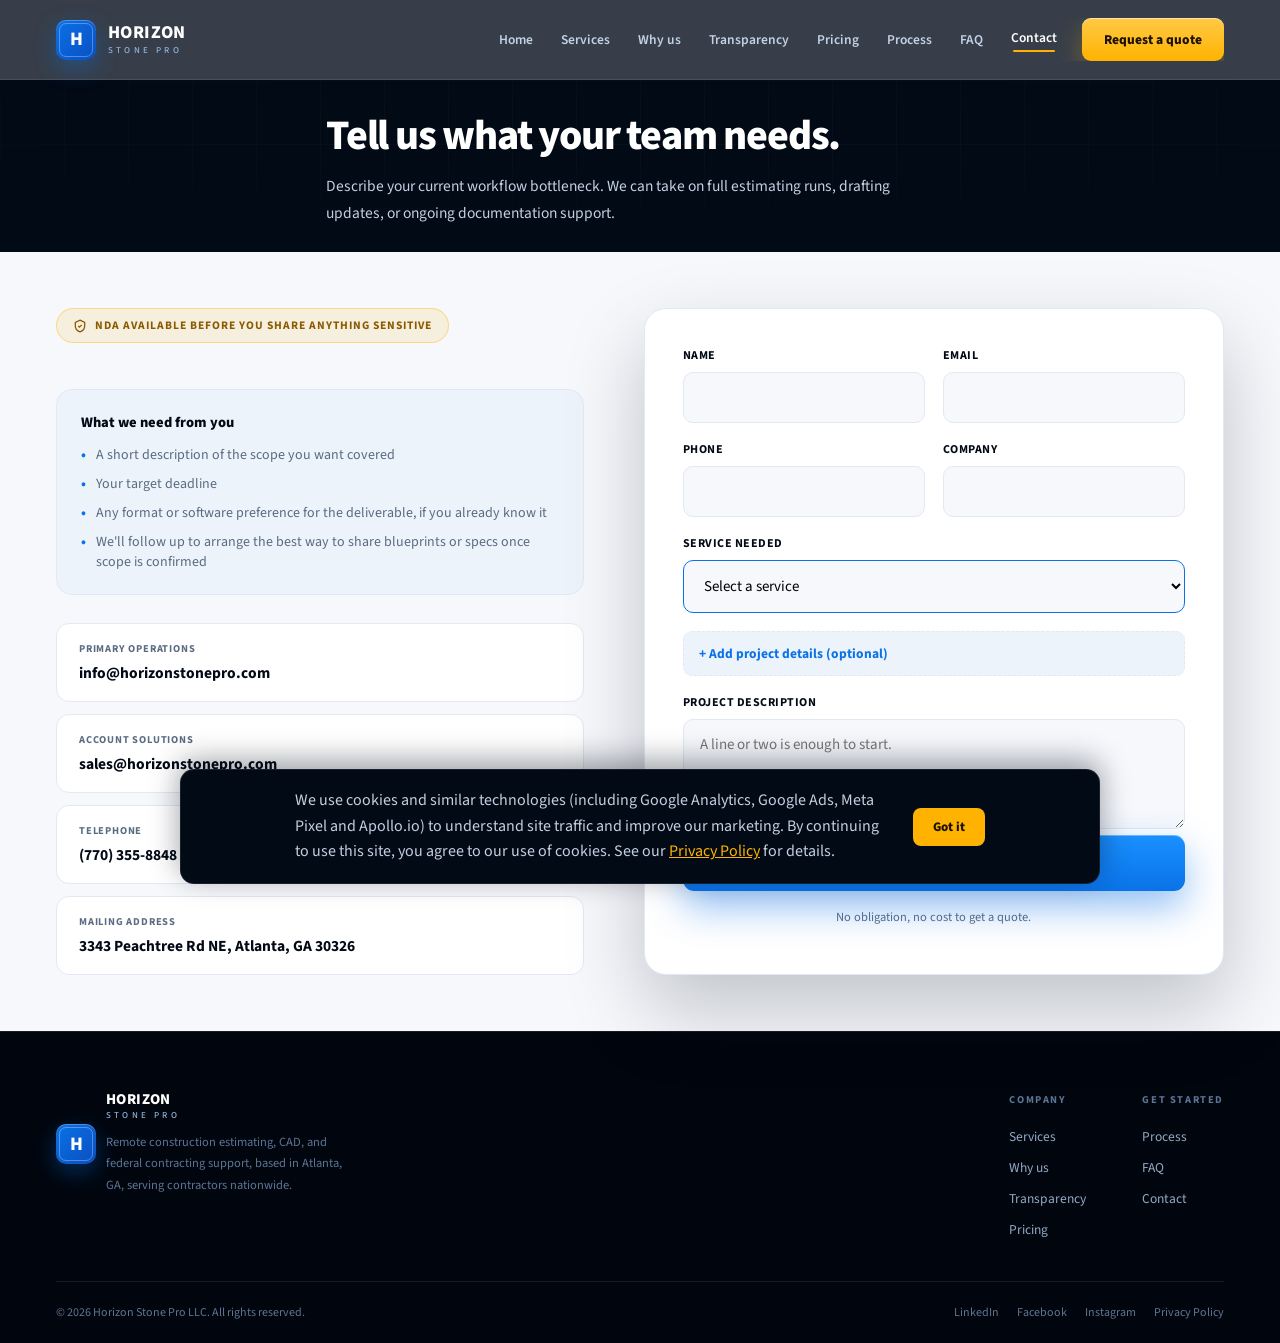
==== commit b456345c: "Add branded og-image for social sharing on all pages; step-by-step Why Horizon and How it works; com" ====
--- a/contact.html
+++ b/contact.html
@@ -40,11 +40,11 @@
 <meta property="og:title" content="Contact & Request a Quote | Horizon Stone Pro" />
 <meta property="og:description" content="Tell Horizon Stone Pro about your project. We'll follow up to scope estimating, CAD, or documentation support and send fixed pricing before any work starts." />
 <meta property="og:url" content="https://www.horizonstonepro.com/contact.html" />
-<meta property="og:image" content="https://images.unsplash.com/photo-1541888946425-d81bb19240f5?auto=format&fit=crop&w=1200&q=85" />
+<meta property="og:image" content="https://horizonstonepro.com/assets/img/og-image.jpg" />
 <meta name="twitter:card" content="summary_large_image" />
 <meta name="twitter:title" content="Contact & Request a Quote | Horizon Stone Pro" />
 <meta name="twitter:description" content="Tell Horizon Stone Pro about your project. We'll follow up to scope estimating, CAD, or documentation support and send fixed pricing before any work starts." />
-<meta name="twitter:image" content="https://images.unsplash.com/photo-1541888946425-d81bb19240f5?auto=format&fit=crop&w=1200&q=85" />
+<meta name="twitter:image" content="https://horizonstonepro.com/assets/img/og-image.jpg" />
 <link rel="icon" href="/favicon.ico" sizes="any">
 <link rel="icon" type="image/png" sizes="32x32" href="/favicon-32x32.png">
 <link rel="icon" type="image/png" sizes="16x16" href="/favicon-16x16.png">
--- a/assets/styles.css
+++ b/assets/styles.css
@@ -109,7 +109,7 @@
   -webkit-mask-image:radial-gradient(ellipse 90% 70% at 50% 30%,#000 30%,transparent 85%)}
 .hero-grain{position:absolute;inset:0;z-index:1;pointer-events:none;opacity:.5;mix-blend-mode:overlay;
   background-image:url("data:image/svg+xml,%3Csvg xmlns='http://www.w3.org/2000/svg' width='140' height='140'%3E%3Cfilter id='n'%3E%3CfeTurbulence type='fractalNoise' baseFrequency='.9' numOctaves='2'/%3E%3CfeColorMatrix type='saturate' values='0'/%3E%3C/filter%3E%3Crect width='140' height='140' filter='url(%23n)' opacity='.34'/%3E%3C/svg%3E")}
-.hero-in{position:relative;z-index:2;padding:clamp(48px,7vh,76px) 0 clamp(36px,5vh,52px);max-width:860px}
+.hero-in{position:relative;z-index:2;padding:clamp(32px,5vh,52px) 0 clamp(24px,4vh,36px);max-width:860px}
 .eyebrow{display:inline-flex;align-items:center;gap:10px;font-family:var(--body);font-size:11.5px;font-weight:600;
   letter-spacing:1.2px;text-transform:uppercase;color:#cfe3fb;
   background:rgba(31,139,255,.12);border:1px solid rgba(31,139,255,.38);
@@ -117,7 +117,7 @@
   box-shadow:0 0 0 4px rgba(31,139,255,.06),0 8px 24px rgba(10,114,232,.18)}
 .eyebrow .d{width:7px;height:7px;border-radius:50%;background:var(--amber-500);flex-shrink:0;animation:pulse 2.2s ease-in-out infinite}
 @keyframes pulse{0%,100%{opacity:1;box-shadow:0 0 0 0 rgba(255,179,0,.55)}50%{opacity:.75;box-shadow:0 0 0 6px rgba(255,179,0,0)}}
-.hero h1{font-weight:800;font-size:clamp(36px,5.4vw,64px);line-height:1.04;letter-spacing:-1.5px;margin-bottom:20px;color:#fff}
+.hero h1{font-weight:800;font-size:clamp(30px,4.2vw,48px);line-height:1.08;letter-spacing:-1px;margin-bottom:16px;color:#fff}
 .hero h1 .line{display:block;overflow:hidden;padding-bottom:.08em;margin-bottom:-.08em}
 .hero h1 .line>span{display:block;transform:translateY(112%);animation:riseUp 1.05s var(--ease) forwards}
 .hero h1 .line:nth-child(2)>span{animation-delay:.12s}
@@ -126,7 +126,7 @@
 .hero h1 em{font-style:normal;font-weight:800;letter-spacing:-1.5px;
   background:linear-gradient(100deg,var(--amber-300) 10%,var(--amber-500) 55%,#ff9d00 90%);
   -webkit-background-clip:text;background-clip:text;color:transparent}
-.hero p.lead{font-size:clamp(15px,1.4vw,17px);color:#c3d2e8;max-width:600px;margin-bottom:26px;line-height:1.7}
+.hero p.lead{font-size:clamp(14px,1.3vw,16px);color:#c3d2e8;max-width:600px;margin-bottom:20px;line-height:1.65}
 .chip-row{display:flex;flex-wrap:wrap;gap:10px;margin-bottom:26px}
 .chip{font-size:13px;font-weight:600;color:#e2ecfa;background:rgba(255,255,255,.06);
   border:1px solid rgba(255,255,255,.13);padding:9px 17px;border-radius:999px;transition:border-color .25s,transform .25s var(--ease)}
@@ -140,11 +140,11 @@
   background:linear-gradient(100deg,transparent,rgba(255,255,255,.35),transparent);transform:skewX(-20deg);transition:left .6s var(--ease)}
 .btn-primary:hover{transform:translateY(-3px);box-shadow:0 22px 48px rgba(10,114,232,.55),inset 0 1px 0 rgba(255,255,255,.35)}
 .btn-primary:hover:after{left:130%}
-.btn-ghost{background:rgba(255,255,255,.05);color:#fff;border:1px solid rgba(255,255,255,.2)}
-.btn-ghost:hover{background:rgba(255,255,255,.12);transform:translateY(-3px);border-color:rgba(255,255,255,.35)}
-.btn-outline{background:transparent;border:1.5px solid var(--line);color:var(--ink)}
+.btn-ghost{background:rgba(255,255,255,.12);color:#fff;border:2px solid rgba(255,255,255,.55)}
+.btn-ghost:hover{background:rgba(255,255,255,.22);transform:translateY(-3px);border-color:#fff}
+.btn-outline{background:#fff;border:2px solid var(--navy-900);color:var(--navy-900)}
 .btn-outline:hover{border-color:var(--blue-600);color:var(--blue-600);transform:translateY(-2px)}
-.btn-outline-light{background:transparent;border:1.5px solid rgba(255,255,255,.25);color:#fff}
+.btn-outline-light{background:rgba(255,255,255,.08);border:2px solid rgba(255,255,255,.6);color:#fff}
 .btn-outline-light:hover{border-color:var(--amber-500);color:var(--amber-500);transform:translateY(-2px)}
 .call-line{font-size:14px;color:#8ea3bd;margin-bottom:44px}
 .call-line a{color:#fff;font-weight:700;text-decoration:underline;text-underline-offset:4px;text-decoration-color:rgba(255,179,0,.6)}
@@ -180,7 +180,7 @@
 @media(prefers-reduced-motion:reduce){.marquee-track{animation:none}}
 
 /* ---------- sections shared ---------- */
-.psec{padding:clamp(48px,6vw,76px) 0;position:relative}
+.psec{padding:clamp(36px,4.5vw,56px) 0;position:relative}
 .head{max-width:680px;margin:0 auto 34px}
 .head.center{text-align:center;margin-left:auto;margin-right:auto}
 .sheet-label{display:inline-flex;align-items:center;gap:10px;font-family:var(--body);font-size:11.5px;font-weight:700;
@@ -189,9 +189,9 @@
 .head.center .sheet-label{justify-content:center}
 .head.center .sheet-label:before{display:none}
 .head.center .sheet-label:after{content:"";width:26px;height:2px;background:linear-gradient(90deg,var(--blue-600),var(--amber-500));border-radius:2px}
-.head h2{font-weight:800;font-size:clamp(28px,3.6vw,40px);letter-spacing:-1px;line-height:1.08;margin-bottom:18px;color:var(--navy-950)}
+.head h2{font-weight:800;font-size:clamp(24px,3vw,34px);letter-spacing:-.8px;line-height:1.1;margin-bottom:14px;color:var(--navy-950)}
 .head h2 em{font-style:normal;font-weight:800;color:var(--blue-600);letter-spacing:-1px}
-.head p{font-size:16.5px;max-width:600px}
+.head p{font-size:15px;max-width:600px}
 .head.center p{margin:0 auto}
 .reveal{opacity:0;transform:translateY(28px);transition:opacity .8s var(--ease),transform .8s var(--ease)}
 .reveal.in{opacity:1;transform:none}
@@ -733,19 +733,53 @@
 /* ---------- our work ---------- */
 .work-sec{background:var(--paper-2);border-top:1px solid var(--line);border-bottom:1px solid var(--line)}
 .work-grid{display:grid;grid-template-columns:repeat(auto-fit,minmax(300px,1fr));gap:20px;margin-top:8px}
+.work-grid-4{grid-template-columns:repeat(4,1fr)}
+@media(max-width:1100px){.work-grid-4{grid-template-columns:repeat(2,1fr)}}
+@media(max-width:600px){.work-grid-4{grid-template-columns:1fr}}
 .work-card{background:var(--white);border:1px solid var(--line);border-radius:18px;overflow:hidden;box-shadow:var(--shadow);display:flex;flex-direction:column;transition:transform .25s,box-shadow .25s}
 .work-card:hover{transform:translateY(-4px);box-shadow:var(--shadow-lg)}
-.work-media{position:relative;height:190px;overflow:hidden;display:flex;align-items:flex-end;padding:16px;background:var(--navy-900)}
+.work-media{position:relative;height:160px;overflow:hidden;display:flex;align-items:flex-end;padding:16px;background:var(--navy-900)}
 .work-media img{position:absolute;inset:0;width:100%;height:100%;object-fit:cover;transition:transform .4s}
 .work-card:hover .work-media img{transform:scale(1.05)}
 .work-media::after{content:"";position:absolute;inset:0;background:linear-gradient(to top,rgba(11,42,74,.75),rgba(11,42,74,.05))}
 .work-tag{position:absolute;top:14px;left:14px;z-index:2;font-family:var(--mono);font-size:11.5px;font-weight:600;background:rgba(255,179,0,.92);color:#0b2a4a;padding:6px 12px;border-radius:6px;letter-spacing:.4px}
 .work-media-title{color:#fff;font-family:var(--display);font-size:17px;font-weight:700;line-height:1.3;position:relative;z-index:2;text-shadow:0 1px 8px rgba(0,0,0,.4)}
-.work-body{padding:22px;display:flex;flex-direction:column;gap:14px;flex:1}
+.work-head{padding:22px 22px 0;position:relative}
+.work-head:before{content:"";position:absolute;top:0;left:22px;right:22px;height:3px;border-radius:0 0 3px 3px;
+  background:linear-gradient(90deg,var(--blue-600),var(--amber-500))}
+.work-head .work-tag{position:static;display:inline-block;margin-bottom:10px}
+.work-card-title{font-size:20px;font-weight:800;letter-spacing:-.5px;color:var(--navy-950);line-height:1.25;margin:0}
+.work-body{padding:18px;display:flex;flex-direction:column;gap:14px;flex:1}
 .work-what{font-size:14.5px;color:var(--muted);line-height:1.6;margin:0}
 .work-how{display:flex;flex-direction:column;gap:10px;background:var(--paper-2);border:1px solid var(--line);border-radius:12px;padding:16px}
 .work-step{display:flex;gap:12px;align-items:flex-start;font-size:13.5px;color:var(--navy-900);line-height:1.5}
 .ws-n{flex:none;width:24px;height:24px;border-radius:50%;background:var(--navy-900);color:#fff;font-family:var(--mono);font-size:11.5px;font-weight:600;display:flex;align-items:center;justify-content:center;margin-top:1px}
 .work-meta{display:flex;gap:8px;align-items:center;font-family:var(--mono);font-size:12px;color:var(--muted);margin-top:auto;padding-top:4px}
-.work-cta{display:flex;gap:12px;justify-content:center;margin-top:36px;flex-wrap:wrap}
+.work-cta{display:flex;gap:12px;justify-content:center;margin-top:28px;flex-wrap:wrap}
+/* ---------- steps (how it works, no images) ---------- */
+.steps-grid{display:grid;grid-template-columns:repeat(4,1fr);gap:20px;margin-top:8px}
+.step-card{background:var(--white);border:1px solid var(--line);border-radius:18px;padding:28px 24px;box-shadow:var(--shadow);position:relative;transition:transform .25s,box-shadow .25s}
+.step-card:hover{transform:translateY(-4px);box-shadow:var(--shadow-lg)}
+.step-card:not(:last-child):after{content:"";position:absolute;top:52px;right:-14px;width:28px;height:2px;background:linear-gradient(90deg,var(--blue-600),var(--amber-500))}
+.step-num{width:48px;height:48px;border-radius:50%;background:var(--navy-900);color:#fff;font-family:var(--mono);font-size:18px;font-weight:700;display:flex;align-items:center;justify-content:center;margin-bottom:18px}
+.step-card h3{font-size:18px;font-weight:800;letter-spacing:-.4px;color:var(--navy-950);margin:0 0 10px}
+.step-card p{font-size:14.5px;color:var(--muted);line-height:1.6;margin:0}
+@media(max-width:900px){.steps-grid{grid-template-columns:repeat(2,1fr)}.step-card:nth-child(2):after{display:none}}
+@media(max-width:600px){.steps-grid{grid-template-columns:1fr}.step-card:after{display:none!important}}
 @media(max-width:640px){.work-media{height:130px}.work-body{padding:20px}}
+
+/* ---------- federal section ---------- */
+.fed-sec .work-cta{flex-direction:column;align-items:center;gap:16px}
+.fed-sec .naics{font-family:var(--mono);font-size:12px;color:var(--muted);margin:0;text-align:center;line-height:1.7;max-width:640px}
+
+/* ---------- federal section: compact ---------- */
+.fed-sec .work-media{height:110px}
+.fed-sec .work-media-title{font-size:15px;left:14px;bottom:10px;right:14px}
+.fed-sec .work-tag{font-size:10.5px;padding:4px 10px;top:10px;left:10px}
+.fed-sec .work-body{padding:14px;gap:10px}
+.fed-sec .work-what{font-size:13.5px;line-height:1.55}
+.fed-sec .work-how{padding:12px;gap:8px}
+.fed-sec .work-step{font-size:12.5px;gap:10px}
+.fed-sec .ws-n{width:20px;height:20px;font-size:10px}
+.fed-sec .work-meta{font-size:11px}
+.fed-sec .work-grid{gap:16px}
